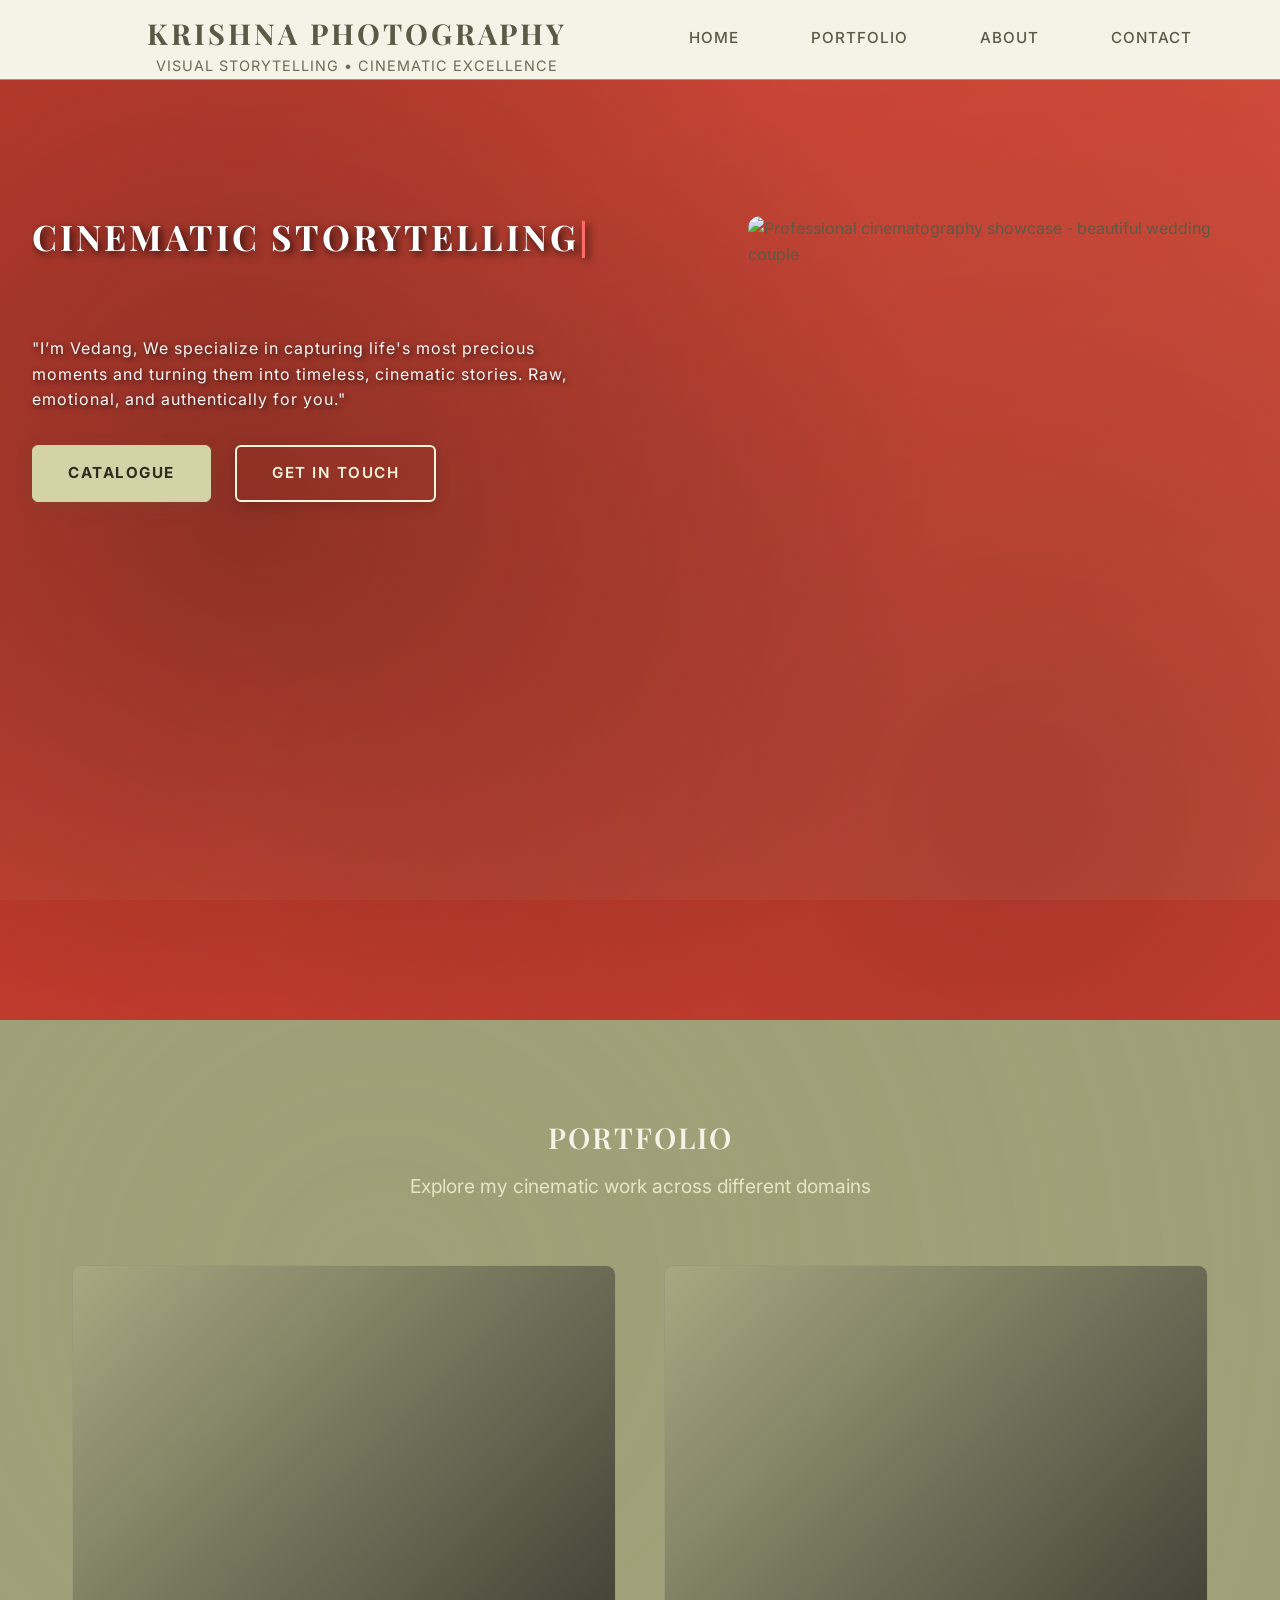
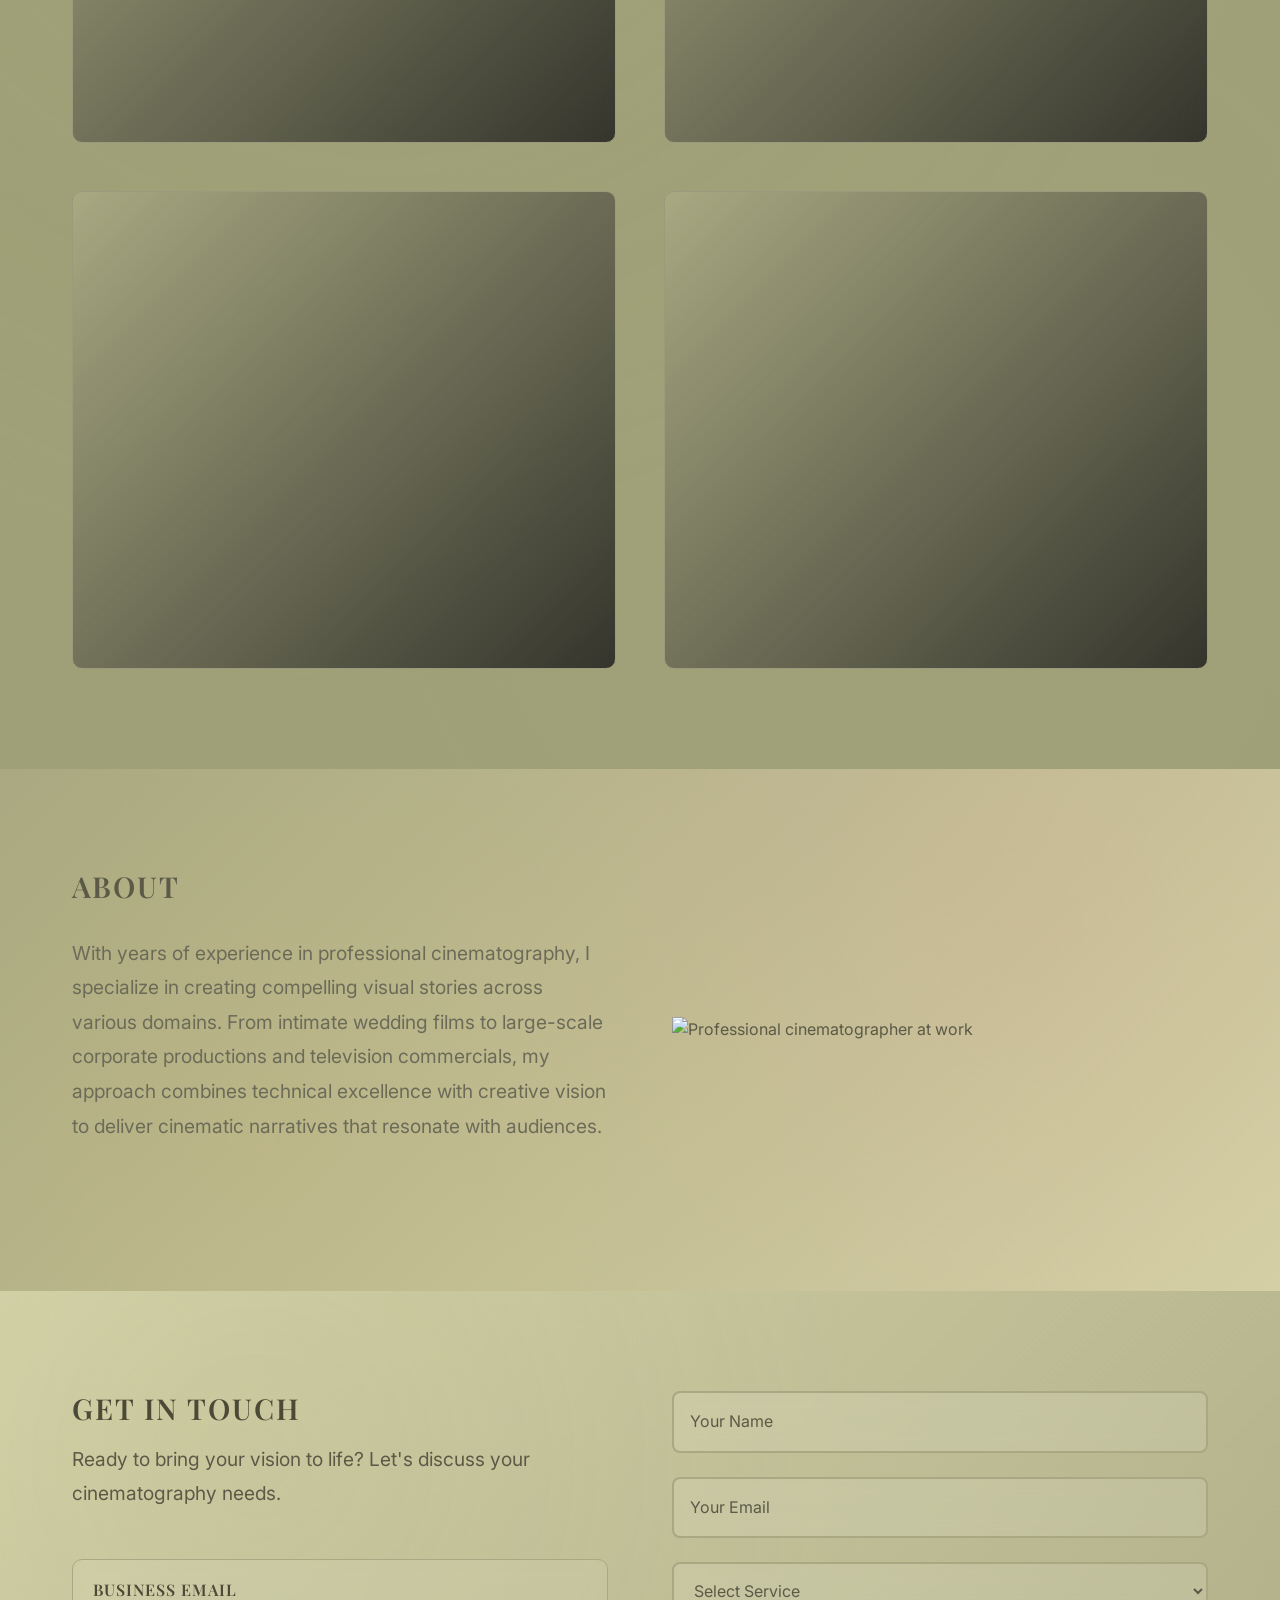
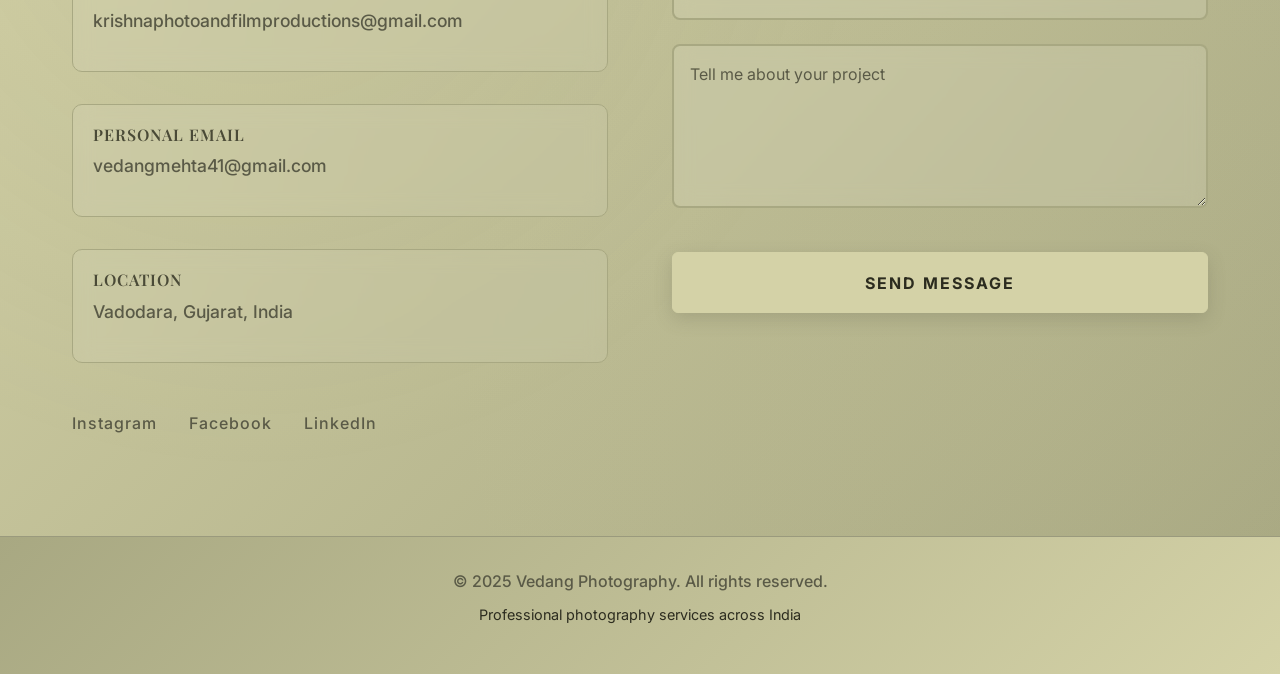
==== index.html @ 53010e41 "fixed certain bugs" ====
<!DOCTYPE html>
<html lang="en">
<head>
    <meta charset="UTF-8">
    <meta name="viewport" content="width=device-width, initial-scale=1.0, maximum-scale=1.0, user-scalable=no">
    <meta name="format-detection" content="telephone=no">
    <meta name="theme-color" content="#d4d2a7">
    <title>KRISHNA PHOTOGRAPHY</title>
    <meta name="description" content="Professional cinematography services for weddings, eve            // Load carousel first (most important)
            loadScript('js/carousel-modern.js')
                .then(() => loadScript('js/contact.js'))
                .then(() => loadScript('js/main-no-gsap.js')) corporate, concerts, products, food, and advertisements for social media and television.">
    
    <!-- Favicon -->
        
    <!-- Favicon -->
    <link rel="icon" type="image/svg+xml" href="data:image/svg+xml,%3csvg xmlns='http://www.w3.org/2000/svg' width='32' height='32' viewBox='0 0 32 32'%3e%3crect width='32' height='32' fill='%232c3e50'/%3e%3ctext x='16' y='20' font-family='Arial, sans-serif' font-size='18' font-weight='bold' text-anchor='middle' fill='%23ecf0f1'%3eV%3c/text%3e%3c/svg%3e">
    
    <!-- DNS Prefetch and Preconnect for External Resources -->
    <link rel="dns-prefetch" href="//cdn.jsdelivr.net">
    <link rel="dns-prefetch" href="//cdnjs.cloudflare.com">
    <link rel="dns-prefetch" href="//fonts.googleapis.com">
    <link rel="dns-prefetch" href="//fonts.gstatic.com">
    <link rel="preconnect" href="https://fonts.googleapis.com">
    <link rel="preconnect" href="https://fonts.gstatic.com" crossorigin>
    <link rel="preconnect" href="https://cdn.jsdelivr.net">
    <link rel="preconnect" href="https://cdnjs.cloudflare.com">
    
    <!-- Critical Resource Preloading -->
    <link rel="preload" href="./images/weddings/KPS-34.webp" as="image">
    <link rel="preload" href="./images/weddings/KPS-29.webp" as="image">
    <link rel="preload" href="./images/weddings/KPS-33.webp" as="image">
    <link rel="preload" href="./images/weddings/KPS-42.webp" as="image">
    <link rel="preload" href="./images/weddings/KPS-67.webp" as="image">
    <link rel="preload" href="./images/weddings/KPS-45.webp" as="image">
    <link rel="preload" href="./images/events/P1022542.jpg" as="image">
    <link rel="preload" href="./images/events/P1022496.jpg" as="image">
    <link rel="preload" href="./images/events/P1160786-1.jpg" as="image">
    <link rel="preload" href="./images/events/P1160829.jpg" as="image">
    <link rel="preload" href="./images/events/P1160770.jpg" as="image">
    <link rel="preload" href="./images/events/P1160793.jpg" as="image">
    <link rel="preload" href="./images/concerts/P1110229.jpg" as="image">
    <link rel="preload" href="./images/concerts/P1110247.jpg" as="image">
    <link rel="preload" href="./images/concerts/P1120087.jpg" as="image">
    <link rel="preload" href="./images/concerts/1744036484455.jpg" as="image">
    <link rel="preload" href="./images/concerts/1744036484475.jpg" as="image">
    <link rel="preload" href="./images/concerts/P1120654.jpg" as="image">
    <link rel="preload" href="./images/food/Paneer Final 1.jpg" as="image">
    <link rel="preload" href="./images/food/SAVE_20240629_110258.jpg" as="image">
    <link rel="preload" href="./images/food/SAVE_20240629_110335.jpg" as="image">
    <link rel="preload" href="./images/food/SAVE_20240629_110449.jpg" as="image">
    <link rel="preload" href="./images/food/SAVE_20240630_170253.jpg" as="image">
    <link rel="preload" href="./images/food/SAVE_20240703_210458.jpg" as="image">
    <link rel="preload" href="css/critical-optimized.css" as="style" fetchpriority="high">
    <link rel="preload" href="https://fonts.googleapis.com/css2?family=Inter:wght@300;400;500;600;700&family=Playfair+Display:wght@400;500;600;700&display=swap" as="style">
    
    <!-- Bootstrap CSS -->
    <link href="https://cdn.jsdelivr.net/npm/bootstrap@5.3.3/dist/css/bootstrap.min.css" rel="stylesheet" integrity="sha384-QWTKZyjpPEjISv5WaRU9OFeRpok6YctnYmDr5pNlyT2bRjXh0JMhjY6hW+ALEwIH" crossorigin="anonymous">
    
    <!-- Critical CSS - Inline for performance -->
    <link rel="stylesheet" href="css/critical-optimized.css">
    
    <!-- Non-critical CSS with media queries for better loading -->
    <link rel="stylesheet" href="css/style.css" media="print" onload="this.media='all'">
    <link rel="stylesheet" href="css/no-cursor.css" media="print" onload="this.media='all'">
    <link rel="stylesheet" href="css/performance.css" media="print" onload="this.media='all'">
    <link rel="stylesheet" href="css/mobile-performance.css" media="(max-width: 768px)">
    <link rel="stylesheet" href="css/image-optimization.css" media="print" onload="this.media='all'">
    
    <!-- Bootstrap Carousel Customization - Load AFTER other styles -->
    <link rel="stylesheet" href="css/bootstrap-carousel-custom.css">
    
    <!-- Web Fonts with optimized loading -->
    <link href="https://fonts.googleapis.com/css2?family=Inter:wght@300;400;500;600;700&family=Playfair+Display:wght@400;500;600;700&display=swap" rel="stylesheet" media="print" onload="this.media='all'">
    
    <!-- Critical JavaScript -->
    <script>
        // Inline critical performance script
        (function() {
            // Early performance optimizations
            if ('serviceWorker' in navigator) {
                window.addEventListener('load', function() {
                    navigator.serviceWorker.register('/sw-optimized.js').catch(function() {});
                });
            }
            
            // Critical font loading
            if ('fonts' in document) {
                document.fonts.load('1em Inter').then(function() {
                    document.documentElement.classList.add('fonts-loaded');
                });
            }
            
            // Viewport height fix for mobile
            function setVH() {
                document.documentElement.style.setProperty('--vh', (window.innerHeight * 0.01) + 'px');
            }
            setVH();
            window.addEventListener('resize', setVH);
        })();
    </script>

            <!-- Performance: ensure images default to lazy loading if not specified -->
            <script>
                (function(){
                    if ('loading' in HTMLImageElement.prototype) {
                        document.addEventListener('DOMContentLoaded', function(){
                            document.querySelectorAll('img:not([loading])').forEach(img => img.setAttribute('loading','lazy'));
                        });
                    } else {
                        // Fallback: load a lightweight lazyload lib only when needed (skipped to keep bundle small)
                    }
                    // Preconnect to local images (helps LCP for self-hosted images)
                    var link = document.createElement('link');
                    link.rel = 'preconnect';
                    link.href = window.location.origin;
                    document.head.appendChild(link);
                })();
            </script>
    
</head>
<body>
    <div class="page-wrapper">
        <!-- Header Navigation -->
        <header class="header">
            <nav class="nav">
                <div class="nav-brand">
                    <h1 class="brand-title">KRISHNA PHOTOGRAPHY</h1>
                    <p class="brand-subtitle">VISUAL STORYTELLING • CINEMATIC EXCELLENCE</p>
                </div>
                <button class="menu-toggle" aria-label="Toggle menu">
                    <span></span>
                    <span></span>
                    <span></span>
                </button>
                <ul class="nav-menu">
                    <li><a href="#home" class="nav-link">Home</a></li>
                    <li><a href="#portfolio" class="nav-link">Portfolio</a></li>
                    <li><a href="#about" class="nav-link">About</a></li>
                    <li><a href="#contact" class="nav-link">Contact</a></li>
                </ul>
            </nav>
        </header>

        <!-- Hero Section -->
        <section id="home" class="hero">
            <div class="hero-container">
                <div class="hero-content">
                    <h2 class="hero-title" id="heroTitle">CINEMATIC STORYTELLING</h2>
                    <p class="hero-subtitle">"I’m Vedang, We specialize in capturing life's most precious moments and turning them into timeless, cinematic stories. Raw, emotional, and authentically for you."</p>
                    <div class="hero-cta">
                        <a href="#portfolio" class="btn btn-primary">Catalogue</a>
                        <a href="#contact" class="btn btn-secondary">Get In Touch</a>
                    </div>
                </div>
                <div class="hero-image">
                    <img src="./images/weddings/KPS-12.jpg" alt="Professional cinematography showcase - beautiful wedding couple" loading="eager" decoding="async">
                </div>
            </div>
        </section>

        <!-- Portfolio Grid -->
        <section id="portfolio" class="portfolio">
            <div class="container">
                <div class="section-header">
                    <h2 class="section-title">PORTFOLIO</h2>
                    <p class="section-subtitle">Explore my cinematic work across different domains</p>
                </div>
                
                <!-- Filter buttons will be dynamically inserted here by JavaScript -->
                
                <div class="portfolio-grid">
                    <div class="portfolio-item performance-critical" data-category="weddings">
                        <div id="weddingsCarousel" class="carousel slide" data-bs-pause="hover">
                            <div class="carousel-indicators">
                                <button type="button" data-bs-target="#weddingsCarousel" data-bs-slide-to="0" class="active" aria-current="true" aria-label="Slide 1"></button>
                                <button type="button" data-bs-target="#weddingsCarousel" data-bs-slide-to="1" aria-label="Slide 2"></button>
                                <button type="button" data-bs-target="#weddingsCarousel" data-bs-slide-to="2" aria-label="Slide 3"></button>
                                <button type="button" data-bs-target="#weddingsCarousel" data-bs-slide-to="3" aria-label="Slide 4"></button>
                                <button type="button" data-bs-target="#weddingsCarousel" data-bs-slide-to="4" aria-label="Slide 5"></button>
                                <button type="button" data-bs-target="#weddingsCarousel" data-bs-slide-to="5" aria-label="Slide 6"></button>
                            </div>
                            <div class="carousel-inner">
                                <div class="carousel-item active">
                                    <img src="./images/weddings/KPS-34.jpg" class="d-block w-100" alt="Beautiful Indian wedding couple during ceremony with flower petals" loading="eager" decoding="async">
                                </div>
                                <div class="carousel-item">
                                    <img src="./images/weddings/KPS-68.jpg" class="d-block w-100" alt="Wedding ceremony moments" loading="lazy" decoding="async">
                                </div>
                                <div class="carousel-item">
                                    <img src="./images/weddings/KPS-64.jpg" class="d-block w-100" alt="Wedding photography highlights" loading="lazy" decoding="async">
                                </div>
                                <div class="carousel-item">
                                    <img src="./images/weddings/KPS-17.jpg" class="d-block w-100" alt="Wedding couple portraits" loading="lazy" decoding="async">
                                </div>
                                <div class="carousel-item">
                                    <img src="./images/weddings/KPS-56.jpg" class="d-block w-100" alt="Wedding celebration moments" loading="lazy" decoding="async">
                                </div>
                                <div class="carousel-item">
                                    <img src="./images/weddings/KPS-45.jpg" class="d-block w-100" alt="Wedding cinematography showcase" loading="lazy" decoding="async">
                                </div>
                            </div>
                            <button class="carousel-control-prev" type="button" data-bs-target="#weddingsCarousel" data-bs-slide="prev">
                                <span class="carousel-control-prev-icon" aria-hidden="true"></span>
                                <span class="visually-hidden">Previous</span>
                            </button>
                            <button class="carousel-control-next" type="button" data-bs-target="#weddingsCarousel" data-bs-slide="next">
                                <span class="carousel-control-next-icon" aria-hidden="true"></span>
                                <span class="visually-hidden">Next</span>
                            </button>
                        </div>
                        <div class="portfolio-content">
                            <h3 class="portfolio-title">WEDDINGS</h3>
                            <p class="portfolio-description">Cinematic wedding films that tell your love story</p>
                            <a href="pages/weddings.html" class="portfolio-link">View Films →</a>
                        </div>
                    </div>

                    <div class="portfolio-item performance-critical" data-category="events">
                        <div id="eventsCarousel" class="carousel slide" data-bs-pause="hover">
                            <div class="carousel-indicators">
                                <button type="button" data-bs-target="#eventsCarousel" data-bs-slide-to="0" class="active" aria-current="true" aria-label="Slide 1"></button>
                                <button type="button" data-bs-target="#eventsCarousel" data-bs-slide-to="1" aria-label="Slide 2"></button>
                                <button type="button" data-bs-target="#eventsCarousel" data-bs-slide-to="2" aria-label="Slide 3"></button>
                                <button type="button" data-bs-target="#eventsCarousel" data-bs-slide-to="3" aria-label="Slide 4"></button>
                                <button type="button" data-bs-target="#eventsCarousel" data-bs-slide-to="4" aria-label="Slide 5"></button>
                                <button type="button" data-bs-target="#eventsCarousel" data-bs-slide-to="5" aria-label="Slide 6"></button>
                            </div>
                            <div class="carousel-inner">
                                <div class="carousel-item active">
                                    <img src="./images/events/P1022542.jpg" class="d-block w-100" alt="Professional event staging and presentation" loading="eager" decoding="async">
                                </div>
                                <div class="carousel-item">
                                    <img src="./images/events/P1022496.jpg" class="d-block w-100" alt="Event photography highlights" loading="lazy" decoding="async">
                                </div>
                                <div class="carousel-item">
                                    <img src="./images/events/P1160786-1.jpg" class="d-block w-100" alt="Corporate event coverage" loading="lazy" decoding="async">
                                </div>
                                <div class="carousel-item">
                                    <img src="./images/events/P1160829.jpg" class="d-block w-100" alt="Live event cinematography" loading="lazy" decoding="async">
                                </div>
                                <div class="carousel-item">
                                    <img src="./images/events/P1160770.jpg" class="d-block w-100" alt="Professional event moments" loading="lazy" decoding="async">
                                </div>
                                <div class="carousel-item">
                                    <img src="./images/events/P1160793.jpg" class="d-block w-100" alt="Event documentation excellence" loading="lazy" decoding="async">
                                </div>
                            </div>
                            <button class="carousel-control-prev" type="button" data-bs-target="#eventsCarousel" data-bs-slide="prev">
                                <span class="carousel-control-prev-icon" aria-hidden="true"></span>
                                <span class="visually-hidden">Previous</span>
                            </button>
                            <button class="carousel-control-next" type="button" data-bs-target="#eventsCarousel" data-bs-slide="next">
                                <span class="carousel-control-next-icon" aria-hidden="true"></span>
                                <span class="visually-hidden">Next</span>
                            </button>
                        </div>
                        <div class="portfolio-content">
                            <h3 class="portfolio-title">EVENTS</h3>
                            <p class="portfolio-description">Dynamic event videography and live coverage</p>
                            <a href="pages/events.html" class="portfolio-link">View Films →</a>
                        </div>
                    </div>

                    <div class="portfolio-item performance-critical" data-category="concerts">
                        <div id="concertsCarousel" class="carousel slide" data-bs-pause="hover">
                            <div class="carousel-indicators">
                                <button type="button" data-bs-target="#concertsCarousel" data-bs-slide-to="0" class="active" aria-current="true" aria-label="Slide 1"></button>
                                <button type="button" data-bs-target="#concertsCarousel" data-bs-slide-to="1" aria-label="Slide 2"></button>
                                <button type="button" data-bs-target="#concertsCarousel" data-bs-slide-to="2" aria-label="Slide 3"></button>
                                <button type="button" data-bs-target="#concertsCarousel" data-bs-slide-to="3" aria-label="Slide 4"></button>
                                <button type="button" data-bs-target="#concertsCarousel" data-bs-slide-to="4" aria-label="Slide 5"></button>
                                <button type="button" data-bs-target="#concertsCarousel" data-bs-slide-to="5" aria-label="Slide 6"></button>
                            </div>
                            <div class="carousel-inner">
                                <div class="carousel-item active">
                                    <img src="./images/concerts/P1110229.jpg" class="d-block w-100" alt="Live concert performance with dramatic stage lighting" loading="eager" decoding="async">
                                </div>
                                <div class="carousel-item">
                                    <img src="./images/concerts/P1110247.jpg" class="d-block w-100" alt="Concert stage performance" loading="lazy" decoding="async">
                                </div>
                                <div class="carousel-item">
                                    <img src="./images/concerts/P1120087.jpg" class="d-block w-100" alt="Musical performance cinematography" loading="lazy" decoding="async">
                                </div>
                                <div class="carousel-item">
                                    <img src="./images/concerts/1744036484455.jpg" class="d-block w-100" alt="Live music event coverage" loading="lazy" decoding="async">
                                </div>
                                <div class="carousel-item">
                                    <img src="./images/concerts/1744036484475.jpg" class="d-block w-100" alt="Concert lighting and atmosphere" loading="lazy" decoding="async">
                                </div>
                                <div class="carousel-item">
                                    <img src="./images/concerts/P1120654.jpg" class="d-block w-100" alt="Professional concert photography" loading="lazy" decoding="async">
                                </div>
                            </div>
                            <button class="carousel-control-prev" type="button" data-bs-target="#concertsCarousel" data-bs-slide="prev">
                                <span class="carousel-control-prev-icon" aria-hidden="true"></span>
                                <span class="visually-hidden">Previous</span>
                            </button>
                            <button class="carousel-control-next" type="button" data-bs-target="#concertsCarousel" data-bs-slide="next">
                                <span class="carousel-control-next-icon" aria-hidden="true"></span>
                                <span class="visually-hidden">Next</span>
                            </button>
                        </div>
                        <div class="portfolio-content">
                            <h3 class="portfolio-title">CONCERTS</h3>
                            <p class="portfolio-description">Live music and performance cinematography</p>
                            <a href="pages/concerts.html" class="portfolio-link">View Films →</a>
                        </div>
                    </div>

                    <div class="portfolio-item performance-critical" data-category="food">
                        <div id="foodCarousel" class="carousel slide" data-bs-pause="hover">
                            <div class="carousel-indicators">
                                <button type="button" data-bs-target="#foodCarousel" data-bs-slide-to="0" class="active" aria-current="true" aria-label="Slide 1"></button>
                                <button type="button" data-bs-target="#foodCarousel" data-bs-slide-to="1" aria-label="Slide 2"></button>
                                <button type="button" data-bs-target="#foodCarousel" data-bs-slide-to="2" aria-label="Slide 3"></button>
                                <button type="button" data-bs-target="#foodCarousel" data-bs-slide-to="3" aria-label="Slide 4"></button>
                                <button type="button" data-bs-target="#foodCarousel" data-bs-slide-to="4" aria-label="Slide 5"></button>
                                <button type="button" data-bs-target="#foodCarousel" data-bs-slide-to="5" aria-label="Slide 6"></button>
                            </div>
                            <div class="carousel-inner">
                                <div class="carousel-item active">
                                    <img src="./images/food/Paneer Final 1.jpg" class="d-block w-100" alt="Delicious paneer dish with rich garnishing" loading="eager" decoding="async">
                                </div>
                                <div class="carousel-item">
                                    <img src="./images/food/SAVE_20240629_110258.jpg" class="d-block w-100" alt="Food photography excellence" loading="lazy" decoding="async">
                                </div>
                                <div class="carousel-item">
                                    <img src="./images/food/SAVE_20240629_110335.jpg" class="d-block w-100" alt="Culinary art photography" loading="lazy" decoding="async">
                                </div>
                                <div class="carousel-item">
                                    <img src="./images/food/SAVE_20240629_110449.jpg" class="d-block w-100" alt="Professional food styling" loading="lazy" decoding="async">
                                </div>
                                <div class="carousel-item">
                                    <img src="./images/food/SAVE_20240630_170253.jpg" class="d-block w-100" alt="Gourmet food presentation" loading="lazy" decoding="async">
                                </div>
                                <div class="carousel-item">
                                    <img src="./images/food/SAVE_20240703_210458.jpg" class="d-block w-100" alt="Food cinematography showcase" loading="lazy" decoding="async">
                                </div>
                            </div>
                            <button class="carousel-control-prev" type="button" data-bs-target="#foodCarousel" data-bs-slide="prev">
                                <span class="carousel-control-prev-icon" aria-hidden="true"></span>
                                <span class="visually-hidden">Previous</span>
                            </button>
                            <button class="carousel-control-next" type="button" data-bs-target="#foodCarousel" data-bs-slide="next">
                                <span class="carousel-control-next-icon" aria-hidden="true"></span>
                                <span class="visually-hidden">Next</span>
                            </button>
                        </div>
                        <div class="portfolio-content">
                            <h3 class="portfolio-title">FOOD</h3>
                            <p class="portfolio-description">Culinary cinematography and restaurant films</p>
                            <a href="pages/food.html" class="portfolio-link">View Films →</a>
                        </div>
                    </div>
                </div>
            </div>
        </section>

        <!-- About Section -->
        <section id="about" class="about">
            <div class="container">
                <div class="about-content">
                    <div class="about-text">
                        <h2 class="section-title">ABOUT</h2>
                        <p class="about-description">
                            With years of experience in professional cinematography, I specialize in creating 
                            compelling visual stories across various domains. From intimate wedding films to large-scale 
                            corporate productions and television commercials, my approach combines technical excellence 
                            with creative vision to deliver cinematic narratives that resonate with audiences.
                        </p>    
                    </div>
                    <div class="about-image">
                        <img src="./images/weddings/KPS-67.jpg" alt="Professional cinematographer at work" loading="lazy" decoding="async">
                    </div>
                </div>
            </div>
        </section>

        <!-- Contact Section -->
        <section id="contact" class="contact">
            <div class="container">
                <div class="contact-content">
                    <div class="contact-info">
                        <h2 class="section-title">GET IN TOUCH</h2>
                        <p class="contact-description">
                            Ready to bring your vision to life? Let's discuss your cinematography needs.
                        </p>
                        <div class="contact-details">
                            <div class="contact-item">
                                <h3>Business Email</h3>
                                <p>krishnaphotoandfilmproductions@gmail.com</p>
                            </div>
                            <div class="contact-item">
                                <h3>Personal Email</h3>
                                <p>vedangmehta41@gmail.com</p>
                            </div>
                            <div class="contact-item">
                                <h3>Location</h3>
                                <p>Vadodara, Gujarat, India</p>
                            </div>
                        </div>
                        <div class="social-links">
                            <a href="https://www.instagram.com/vedang_bbx?igsh=MTgzZ3EwdGtpbzIz" target="_blank" class="social-link">Instagram</a>
                            <a href="https://www.facebook.com/share/1E7jkiGJbV/" target="_blank" class="social-link">Facebook</a>
                            <a href="https://www.linkedin.com/in/vedang-mehta-94881029b?utm_source=share&utm_campaign=share_via&utm_content=profile&utm_medium=android_app" class="social-link">LinkedIn</a>
                        </div>
                    </div> 
                    <div class="contact-form">
                        <form class="form" id="contactForm">
                            <div class="form-group">
                                <input type="text" id="name" name="name" placeholder="Your Name" required>
                                <div class="error-message" id="nameError"></div>
                            </div>
                            <div class="form-group">
                                <input type="email" id="email" name="email" placeholder="Your Email" required>
                                <div class="error-message" id="emailError"></div>
                            </div>
                            <div class="form-group">
                                <select id="service" name="service" required>
                                    <option value="">Select Service</option>
                                    <option value="weddings">Wedding Cinematography</option>
                                    <option value="events">Event Cinematography</option>
                                    <option value="concerts">Concert Cinematography</option>
                                    <option value="food">Food Photography</option>
                                </select>
                                <div class="error-message" id="serviceError"></div>
                            </div>
                            <div class="form-group">
                                <textarea id="message" name="message" placeholder="Tell me about your project" rows="5" required></textarea>
                                <div class="error-message" id="messageError"></div>
                            </div>
                            <button type="submit" class="btn btn-primary" id="submitBtn">
                                <span id="submitText">Send Message</span>
                                <span id="submitLoader" class="loader" style="display: none;">Sending...</span>
                            </button>
                            <div class="form-status" id="formStatus"></div>
                        </form>
                    </div>
                </div>
            </div>
        </section>
        

        <!-- Footer -->
        <footer class="footer">
            <div class="container">
                <p class="footer-text">© 2025 Vedang Photography. All rights reserved.</p>
                <p class="footer-subtext">Professional photography services across India</p>
            </div>
        </footer>
    </div>

    <!-- Optimized JavaScript Loading -->
    <script>
        // Load scripts in proper order to avoid conflicts
        document.addEventListener('DOMContentLoaded', function() {
            console.log('🚀 Loading scripts without GSAP...');
            
            function loadScript(src) {
                return new Promise((resolve, reject) => {
                    const script = document.createElement('script');
                    script.src = src;
                    script.onload = () => {
                        console.log(`✅ Loaded: ${src}`);
                        resolve();
                    };
                    script.onerror = () => {
                        console.log(`⚠️ Failed to load: ${src}`);
                        reject();
                    };
                    document.head.appendChild(script);
                });
            }
            
            // Load Bootstrap JS first, then other scripts
            loadScript('https://cdn.jsdelivr.net/npm/bootstrap@5.3.3/dist/js/bootstrap.bundle.min.js')
                .then(() => loadScript('js/contact.js'))
                .then(() => loadScript('js/main-no-gsap.js'))
                .then(() => {
                    // Load optional scripts
                    return Promise.allSettled([
                        loadScript('js/performance-advanced.js')
                    ]);
                })
                .then(() => {
                    console.log('✅ All scripts loaded successfully (Bootstrap + no GSAP)');
                })
                .catch(error => {
                    console.error('❌ Script loading error:', error);
                });
        });
    </script>
    
    <!-- Service Worker Registration -->
    <script>
        // Register Enhanced Service Worker for advanced caching
        if ('serviceWorker' in navigator) {
            window.addEventListener('load', () => {
                navigator.serviceWorker.register('/sw-optimized.js')
                    .then((registration) => {
                        console.log('Enhanced Service Worker registered successfully');
                        
                        // Check for updates
                        registration.addEventListener('updatefound', () => {
                            console.log('Service Worker update found');
                        });
                    })
                    .catch((error) => {
                        console.log('Service Worker registration failed:', error);
                        
                        // Fallback to basic service worker
                        navigator.serviceWorker.register('/sw.js')
                            .catch(() => console.log('Fallback Service Worker also failed'));
                    });
            });
        }
        
        // Performance monitoring and optimization
        window.addEventListener('load', () => {
            // Wait a bit for load event to complete
            setTimeout(() => {
                const navigationStart = performance.timing.navigationStart;
                const loadEventEnd = performance.timing.loadEventEnd || performance.now() + navigationStart;
                const loadTime = loadEventEnd - navigationStart;
                
                if (loadTime > 0 && loadTime < 60000) { // Valid range: 0-60 seconds
                    console.log(`Page load time: ${loadTime}ms`);
                    
                    // Performance optimization based on load time
                    if (loadTime > 3000) {
                        document.documentElement.classList.add('slow-connection');
                    }
                } else {
                    console.log(`Page loaded (timing unavailable)`);
                }
            }, 100);
            
            // Check for Largest Contentful Paint
            if ('PerformanceObserver' in window) {
                const observer = new PerformanceObserver((list) => {
                    for (const entry of list.getEntries()) {
                        if (entry.entryType === 'largest-contentful-paint') {
                            console.log(`LCP: ${entry.startTime}ms`);
                            
                            // Optimize based on LCP
                            if (entry.startTime > 2500) {
                                // Slow LCP - enable aggressive optimizations
                                document.documentElement.classList.add('optimize-aggressive');
                            }
                        }
                    }
                });
                observer.observe({entryTypes: ['largest-contentful-paint']});
            }
        });
    </script>
</body>
</html>
---- css/critical-optimized.css ----
/* Critical Above-the-Fold CSS for Immediate Rendering */

/* Reset and Base Styles */
* {
    margin: 0;
    padding: 0;
    box-sizing: border-box;
}

body {
    font-family: 'Inter', -apple-system, BlinkMacSystemFont, 'Segoe UI', Roboto, sans-serif;
    line-height: 1.6;
    color: #333;
    background: #0a0a0a;
    overflow-x: hidden;
    -webkit-font-smoothing: antialiased;
    -moz-osx-font-smoothing: grayscale;
}

/* Header - Critical for Layout Shift Prevention */
.header {
    position: fixed;
    top: 0;
    left: 0;
    right: 0;
    z-index: 1000;
    background: rgba(10, 10, 10, 0.95);
    backdrop-filter: blur(10px);
    height: 80px;
    will-change: transform;
}

.nav {
    display: flex;
    justify-content: space-between;
    align-items: center;
    padding: 0 2rem;
    height: 100%;
    max-width: 1400px;
    margin: 0 auto;
}

.nav-brand {
    flex: 1;
}

.brand-title {
    font-size: 1.5rem;
    font-weight: 700;
    color: #d4d2a7;
    letter-spacing: 2px;
    margin: 0;
}

.brand-subtitle {
    font-size: 0.75rem;
    color: #888;
    margin: 0;
    letter-spacing: 1px;
}

/* Hero Section - Critical for First Paint */
.hero {
    min-height: 100vh;
    background: linear-gradient(135deg, #0a0a0a 0%, #1a1a1a 100%);
    display: flex;
    align-items: center;
    position: relative;
    overflow: hidden;
}

.hero-container {
    max-width: 1400px;
    margin: 0 auto;
    padding: 0 2rem;
    display: grid;
    grid-template-columns: 1fr 1fr;
    gap: 4rem;
    align-items: center;
    width: 100%;
    min-height: calc(100vh - 80px);
}

.hero-content {
    z-index: 2;
}

.hero-title {
    font-size: 4.5rem;
    font-weight: 700;
    letter-spacing: 3px;
    margin-bottom: 1rem;
    color: #ffffff;
    line-height: 1.2;
    text-shadow: 3px 3px 8px rgba(0, 0, 0, 0.8);
    text-align: left;
    will-change: contents;
}

.hero-cta {
    display: flex;
    gap: 1.5rem;
    margin-top: 2rem;
}

.btn {
    display: inline-flex;
    align-items: center;
    justify-content: center;
    padding: 0.95rem 2.2rem;
    text-decoration: none;
    border-radius: 6px;
    font-weight: 600;
    text-transform: uppercase;
    letter-spacing: 1.5px;
    transition: transform 0.35s cubic-bezier(0.2, 0.8, 0.2, 1),
                box-shadow 0.35s cubic-bezier(0.2, 0.8, 0.2, 1),
                background-color 0.35s ease,
                border-color 0.35s ease,
                color 0.35s ease;
    cursor: pointer;
    border: 1.5px solid transparent;
    font-size: 0.95rem;
    position: relative;
    overflow: hidden;
}

.btn-primary {
    background: #d4d2a7;
    color: #2c2c1f;
    border-color: #d4d2a7;
    box-shadow: 0 4px 15px rgba(90, 90, 71, 0.25);
    font-weight: 700;
}

.btn-primary:hover {
    background: #e6e4be;
    border-color: #e6e4be;
    color: #1a1a12;
    transform: translateY(-3px) scale(1.02);
    box-shadow: 0 10px 25px rgba(90, 90, 71, 0.35), 0 0 20px rgba(212, 210, 167, 0.4);
}

.btn-secondary {
    background: transparent;
    color: #f5f5dc;
    border: 2px solid #f5f5dc;
    box-shadow: 0 4px 15px rgba(0, 0, 0, 0.15);
}

.btn-secondary:hover {
    background-color: #f5f5dc;
    color: #3a3a2d;
    border-color: #f5f5dc;
    transform: translateY(-3px) scale(1.02);
    box-shadow: 0 10px 25px rgba(245, 245, 220, 0.4), 0 0 20px rgba(245, 245, 220, 0.3);
}

.hero-image {
    position: relative;
    height: 600px;
    border-radius: 10px;
    overflow: hidden;
    will-change: transform;
}

.hero-image img {
    width: 100%;
    height: 100%;
    object-fit: cover;
    object-position: center;
}

/* Mobile Optimization */
@media (max-width: 768px) {
    .nav {
        padding: 0 1rem;
    }
    
    .brand-title {
        font-size: 1.2rem;
    }
    
    .hero-container {
        grid-template-columns: 1fr;
        gap: 2rem;
        padding: 0 1rem;
        text-align: center;
    }
    
    .hero-title {
        font-size: 2.5rem;
        text-align: center;
    }
    
    .hero-cta {
        justify-content: center;
        flex-direction: column;
        align-items: center;
        gap: 1rem;
    }
    
    .btn {
        width: 100%;
        max-width: 250px;
    }
    
    .hero-image {
        height: 400px;
        order: -1;
    }
}

/* Prevent Layout Shift */
.portfolio {
    padding: 80px 0;
}

.container {
    max-width: 1400px;
    margin: 0 auto;
    padding: 0 2rem;
}

/* Loading States */
.loading {
    opacity: 0;
    transform: translateY(20px);
}

.loaded {
    opacity: 1;
    transform: translateY(0);
    transition: all 0.6s ease;
}
---- css/critical-optimized.css ----
/* Critical Above-the-Fold CSS for Immediate Rendering */

/* Reset and Base Styles */
* {
    margin: 0;
    padding: 0;
    box-sizing: border-box;
}

body {
    font-family: 'Inter', -apple-system, BlinkMacSystemFont, 'Segoe UI', Roboto, sans-serif;
    line-height: 1.6;
    color: #333;
    background: #0a0a0a;
    overflow-x: hidden;
    -webkit-font-smoothing: antialiased;
    -moz-osx-font-smoothing: grayscale;
}

/* Header - Critical for Layout Shift Prevention */
.header {
    position: fixed;
    top: 0;
    left: 0;
    right: 0;
    z-index: 1000;
    background: rgba(10, 10, 10, 0.95);
    backdrop-filter: blur(10px);
    height: 80px;
    will-change: transform;
}

.nav {
    display: flex;
    justify-content: space-between;
    align-items: center;
    padding: 0 2rem;
    height: 100%;
    max-width: 1400px;
    margin: 0 auto;
}

.nav-brand {
    flex: 1;
}

.brand-title {
    font-size: 1.5rem;
    font-weight: 700;
    color: #d4d2a7;
    letter-spacing: 2px;
    margin: 0;
}

.brand-subtitle {
    font-size: 0.75rem;
    color: #888;
    margin: 0;
    letter-spacing: 1px;
}

/* Hero Section - Critical for First Paint */
.hero {
    min-height: 100vh;
    background: linear-gradient(135deg, #0a0a0a 0%, #1a1a1a 100%);
    display: flex;
    align-items: center;
    position: relative;
    overflow: hidden;
}

.hero-container {
    max-width: 1400px;
    margin: 0 auto;
    padding: 0 2rem;
    display: grid;
    grid-template-columns: 1fr 1fr;
    gap: 4rem;
    align-items: center;
    width: 100%;
    min-height: calc(100vh - 80px);
}

.hero-content {
    z-index: 2;
}

.hero-title {
    font-size: 4.5rem;
    font-weight: 700;
    letter-spacing: 3px;
    margin-bottom: 1rem;
    color: #ffffff;
    line-height: 1.2;
    text-shadow: 3px 3px 8px rgba(0, 0, 0, 0.8);
    text-align: left;
    will-change: contents;
}

.hero-cta {
    display: flex;
    gap: 1.5rem;
    margin-top: 2rem;
}

.btn {
    display: inline-flex;
    align-items: center;
    justify-content: center;
    padding: 0.95rem 2.2rem;
    text-decoration: none;
    border-radius: 6px;
    font-weight: 600;
    text-transform: uppercase;
    letter-spacing: 1.5px;
    transition: transform 0.35s cubic-bezier(0.2, 0.8, 0.2, 1),
                box-shadow 0.35s cubic-bezier(0.2, 0.8, 0.2, 1),
                background-color 0.35s ease,
                border-color 0.35s ease,
                color 0.35s ease;
    cursor: pointer;
    border: 1.5px solid transparent;
    font-size: 0.95rem;
    position: relative;
    overflow: hidden;
}

.btn-primary {
    background: #d4d2a7;
    color: #2c2c1f;
    border-color: #d4d2a7;
    box-shadow: 0 4px 15px rgba(90, 90, 71, 0.25);
    font-weight: 700;
}

.btn-primary:hover {
    background: #e6e4be;
    border-color: #e6e4be;
    color: #1a1a12;
    transform: translateY(-3px) scale(1.02);
    box-shadow: 0 10px 25px rgba(90, 90, 71, 0.35), 0 0 20px rgba(212, 210, 167, 0.4);
}

.btn-secondary {
    background: transparent;
    color: #f5f5dc;
    border: 2px solid #f5f5dc;
    box-shadow: 0 4px 15px rgba(0, 0, 0, 0.15);
}

.btn-secondary:hover {
    background-color: #f5f5dc;
    color: #3a3a2d;
    border-color: #f5f5dc;
    transform: translateY(-3px) scale(1.02);
    box-shadow: 0 10px 25px rgba(245, 245, 220, 0.4), 0 0 20px rgba(245, 245, 220, 0.3);
}

.hero-image {
    position: relative;
    height: 600px;
    border-radius: 10px;
    overflow: hidden;
    will-change: transform;
}

.hero-image img {
    width: 100%;
    height: 100%;
    object-fit: cover;
    object-position: center;
}

/* Mobile Optimization */
@media (max-width: 768px) {
    .nav {
        padding: 0 1rem;
    }
    
    .brand-title {
        font-size: 1.2rem;
    }
    
    .hero-container {
        grid-template-columns: 1fr;
        gap: 2rem;
        padding: 0 1rem;
        text-align: center;
    }
    
    .hero-title {
        font-size: 2.5rem;
        text-align: center;
    }
    
    .hero-cta {
        justify-content: center;
        flex-direction: column;
        align-items: center;
        gap: 1rem;
    }
    
    .btn {
        width: 100%;
        max-width: 250px;
    }
    
    .hero-image {
        height: 400px;
        order: -1;
    }
}

/* Prevent Layout Shift */
.portfolio {
    padding: 80px 0;
}

.container {
    max-width: 1400px;
    margin: 0 auto;
    padding: 0 2rem;
}

/* Loading States */
.loading {
    opacity: 0;
    transform: translateY(20px);
}

.loaded {
    opacity: 1;
    transform: translateY(0);
    transition: all 0.6s ease;
}
---- css/style.css ----
/* Reset and Base Styles */
* {
    margin: 0;
    padding: 0;
    box-sizing: border-box;
}

/* Prevent cursor blinking anywhere */
*, *:before, *:after {
    caret-color: transparent;
}

/* Additional cursor prevention */
body, html {
    caret-color: transparent !important;
}

/* Prevent text cursor on all interactive elements */
input, textarea, [contenteditable], [contenteditable="true"] {
    caret-color: auto;
}

/* Override for non-input elements */
:not(input):not(textarea):not([contenteditable]):not([contenteditable="true"]) {
    caret-color: transparent !important;
}

/* GSAP Animation Support */
html {
    scroll-behavior: auto; /* Let GSAP handle smooth scrolling */
}

:root {
    --primary-color: #5a5a47;
    --secondary-color: #a8a882;
    --bg-dark: #f5f3e7;
    --bg-darker: #d4d2a7;
    --bg-light: #a8a882;
    --text-light: #5a5a47;
    --text-muted: #6b6b58;
    --text-dark: #2c2c1f;
    --accent-gold: #8b8b6e;
    --border-dark: #9a9a7d;
}

body {
    font-family: 'Inter', sans-serif;
    line-height: 1.6;
    color: var(--text-light);
    background-color: var(--bg-dark);
    overflow-x: hidden;
    /* Prevent scroll-triggered animations from causing layout shift */
    will-change: scroll-position;
}

/* Optimize elements for animations */
.hero-title,
.hero-subtitle,
.portfolio-item,
.section-title,
.section-subtitle,
.btn {
    will-change: transform, opacity;
}

.container {
    max-width: 1200px;
    margin: 0 auto;
    padding: 0 2rem;
}

/* Typography */
h1, h2, h3 {
    font-family: 'Playfair Display', serif;
    font-weight: 600;
}

.section-title {
    font-size: 3rem;
    margin-bottom: 1rem;
    letter-spacing: 2px;
    text-align: center;
    color: #f5f3e7;
}

.section-subtitle {
    font-size: 1.2rem;
    color: #e6e6c7;
    text-align: center;
    margin-bottom: 3rem;
}

/* Header */
.header {
    position: fixed;
    top: 0;
    width: 100%;
    background: var(--bg-dark) !important;
    backdrop-filter: blur(20px);
    z-index: 1000;
    padding: 1rem 0;
    border-bottom: 1px solid var(--border-dark);
    transition: all 0.3s ease;
}

.nav {
    display: flex;
    justify-content: space-between;
    align-items: center;
    max-width: 1200px;
    margin: 0 auto;
    padding: 0 2rem;
}

.nav-brand {
    text-align: left;
}

.brand-title {
    font-size: 1.8rem;
    font-weight: 700;
    letter-spacing: 3px;
    color: var(--text-light);
    text-align: center;
}

.brand-subtitle {
    font-size: 0.9rem;
    color: var(--text-muted);
    letter-spacing: 1px;
    margin-top: 0.2rem;
    text-align: center;
}

/* Performance helpers: reserve image space to reduce CLS and ensure good defaults */
.hero-image img {
    width: 100%;
    height: auto;
    aspect-ratio: 16 / 9; /* Reserve space for hero images */
    display: block;
}

.gallery-item img {
    width: 100%;
    height: auto;
    aspect-ratio: 3 / 2; /* Typical gallery aspect ratio */
    object-fit: cover;
    display: block;
}

.nav-menu {
    display: flex;
    list-style: none;
    gap: 2.5rem;
}

.nav-link {
    text-decoration: none;
    color: var(--text-light);
    font-weight: 500;
    font-size: 0.95rem;
    letter-spacing: 1px;
    transition: color 0.3s ease;
    text-transform: uppercase;
}

.nav-link:hover {
    color: var(--primary-color);
}

/* Mobile-First Base Styles */
.menu-toggle {
    display: none;
    flex-direction: column;
    background: none;
    border: none;
    cursor: pointer;
    gap: 4px;
    padding: 8px;
    z-index: 1001;
    transition: all 0.3s ease;
}

.menu-toggle:hover {
    background-color: rgba(90, 90, 71, 0.1);
    border-radius: 4px;
}

.menu-toggle span {
    width: 25px;
    height: 3px;
    background-color: var(--text-light);
    transition: all 0.3s ease;
    border-radius: 2px;
}

/* Hero Section */
.hero {
    min-height: 100vh;
    display: flex;
    align-items: center;
    justify-content: center;
    padding: 120px 0 80px;
    background: 
        linear-gradient(135deg, rgba(245, 243, 231, 0.1) 0%, rgba(212, 210, 167, 0.2) 50%, rgba(168, 168, 130, 0.3) 100%),
        #c0392b;
    background-size: cover;
    background-position: center;
    background-attachment: fixed;
    position: relative;
    overflow: hidden;
    width: 100%;
}

.hero-container {
    display: flex;
    align-items: flex-start;
    max-width: 1400px;
    width: 100%;
    margin: 0 auto;
    padding: 0 2rem;
    gap: 5rem;
    opacity: 0;
    transform: translateY(40px);
    animation: heroFadeIn 1.2s cubic-bezier(.77,0,.175,1) 0.2s forwards;
}

/* Fallback for hero animation: always visible if animation fails */
/* Fallback for hero animation: always visible if animation fails */
.hero-container {
    opacity: 1 !important;
}
@media (prefers-reduced-motion: no-preference) {
    .hero-container {
        opacity: 0;
        transform: translateY(40px);
        animation: heroFadeIn 1.2s cubic-bezier(.77,0,.175,1) 0.2s forwards;
/* Remove stray closing brace to fix CSS syntax */
}

@keyframes heroFadeIn {
    to {
        opacity: 1;
        transform: none;
    }
}

.hero::before {
    content: '';
    position: absolute;
    top: 0;
    left: 0;
    right: 0;
    bottom: 0;
    background: 
        radial-gradient(circle at 20% 50%, rgba(0, 0, 0, 0.3) 0%, transparent 60%),
        radial-gradient(circle at 80% 80%, rgba(0, 0, 0, 0.2) 0%, transparent 60%),
        linear-gradient(135deg, rgba(192, 57, 43, 0.8) 0%, rgba(231, 76, 60, 0.6) 100%);
    pointer-events: none;
}

.hero-content {
    flex: 1;
    max-width: 650px;
    position: relative;
    z-index: 2;
    padding: 6rem 2rem 2rem 0;
    box-sizing: border-box;
    flex-shrink: 0;
    display: block;
    position: relative;
}

.hero-title {
    font-size: 4.5rem;
    font-weight: 700;
    letter-spacing: 3px;
    margin-bottom: 3rem;
    min-height: 6.5rem; /* Reserve space for animation */
    display: block;
    position: relative;
    color: #ffffff;
    line-height: 1.2;
    text-shadow: 3px 3px 8px rgba(0, 0, 0, 0.8);
    text-align: left;
    caret-color: transparent !important;
    user-select: none !important;
    -webkit-user-select: none !important;
    -moz-user-select: none !important;
    -ms-user-select: none !important;
    pointer-events: none !important;
    outline: none !important;
    border: none !important;
    cursor: default !important;
    -webkit-touch-callout: none !important;
    -webkit-tap-highlight-color: transparent !important;
}

.hero-subtitle {
    font-size: 1.5rem;
    color: #f8f8f8;
    margin-bottom: 2.5rem;
    letter-spacing: 1px;
    text-shadow: 2px 2px 6px rgba(0, 0, 0, 0.7);
    line-height: 1.6;
}

.hero-cta {
    display: flex;
    gap: 1.5rem;
    flex-wrap: wrap;
}

.btn {
    display: inline-flex;
    align-items: center;
    justify-content: center;
    padding: 0.95rem 2.2rem;
    border: 1.5px solid transparent;
    text-decoration: none;
    font-size: 0.95rem;
    font-weight: 600;
    letter-spacing: 1.5px;
    text-transform: uppercase;
    cursor: pointer;
    border-radius: 6px;
    position: relative;
    overflow: hidden;
    z-index: 1;
    transition: transform 0.35s cubic-bezier(0.2, 0.8, 0.2, 1),
                box-shadow 0.35s cubic-bezier(0.2, 0.8, 0.2, 1),
                background-color 0.35s ease,
                border-color 0.35s ease,
                color 0.35s ease,
                filter 0.35s ease;
    will-change: transform, box-shadow;
}

.btn::before {
    content: '';
    position: absolute;
    top: 0;
    left: -100%;
    width: 60%;
    height: 100%;
    background: linear-gradient(90deg, transparent, rgba(255, 255, 255, 0.3), transparent);
    transform: skewX(-20deg);
    transition: left 0.75s cubic-bezier(0.2, 0.8, 0.2, 1);
    pointer-events: none;
    z-index: 2;
}

.btn:hover::before {
    left: 180%;
}

.btn:active {
    transform: translateY(0) scale(0.98);
}

.btn-primary {
    background: #d4d2a7;
    color: #2c2c1f;
    border-color: #d4d2a7;
    box-shadow: 0 4px 15px rgba(90, 90, 71, 0.25);
    font-weight: 700;
}

.btn-primary:hover {
    background: #e6e4be;
    border-color: #e6e4be;
    color: #1a1a12;
    transform: translateY(-3px) scale(1.02);
    box-shadow: 0 10px 25px rgba(90, 90, 71, 0.35), 0 0 20px rgba(212, 210, 167, 0.4);
}

.btn-secondary {
    background-color: transparent;
    color: #f5f5dc;
    border: 2px solid #f5f5dc;
    box-shadow: 0 4px 15px rgba(0, 0, 0, 0.15);
}

.btn-secondary:hover {
    background-color: #f5f5dc;
    color: #3a3a2d;
    border-color: #f5f5dc;
    transform: translateY(-3px) scale(1.02);
    box-shadow: 0 10px 25px rgba(245, 245, 220, 0.4), 0 0 20px rgba(245, 245, 220, 0.3);
}

.hero-image {
    flex: 0 0 45%;
    max-width: 500px;
    position: relative;
    overflow: hidden;
    border-radius: 12px;
    margin-left: 2rem;
    margin-top: 6rem;
    flex-shrink: 0;
    align-self: flex-start;
}

.hero-image img {
    width: 100%;
    height: 400px;
    object-fit: cover;
    border-radius: 12px;
    transition: transform 0.3s ease;
}

.hero-image img:hover {
    transform: scale(1.02);
}

.image-placeholder {
    width: 100%;
    height: 400px;
    background: linear-gradient(45deg, var(--border-dark) 25%, transparent 25%), 
                linear-gradient(-45deg, var(--border-dark) 25%, transparent 25%), 
                linear-gradient(45deg, transparent 75%, var(--border-dark) 75%), 
                linear-gradient(-45deg, transparent 75%, var(--border-dark) 75%);
    background-size: 20px 20px;
    background-position: 0 0, 0 10px, 10px -10px, -10px 0px;
    display: flex;
    align-items: center;
    justify-content: center;
    color: #888;
    font-weight: 500;
    text-align: center;
    border: 2px dashed #ccc;
}

/* Portfolio Section */
.portfolio {
    padding: 100px 0;
    background: 
        linear-gradient(135deg, rgba(168, 168, 130, 0.2) 0%, rgba(90, 90, 71, 0.3) 100%),
        #a0a078;
    background-size: cover;
    background-position: center;
    background-attachment: fixed;
    position: relative;
}

.portfolio::before {
    content: '';
    position: absolute;
    top: 0;
    left: 0;
    right: 0;
    bottom: 0;
    background: 
        radial-gradient(circle at 30% 20%, rgba(160, 160, 120, 0.15) 0%, transparent 65%),
        radial-gradient(circle at 70% 80%, rgba(168, 168, 130, 0.1) 0%, transparent 65%);
    pointer-events: none;
}

.portfolio-grid {
    display: grid;
    grid-template-columns: repeat(auto-fit, minmax(350px, 1fr));
    gap: 3rem;
    margin-top: 4rem;
    /* Hardware acceleration for smoother scroll */
    transform: translateZ(0);
}

.portfolio-item {
    background: linear-gradient(135deg, var(--bg-light) 0%, rgba(26, 26, 26, 0.8) 100%);
    border: 1px solid var(--border-dark);
    border-radius: 10px;
    overflow: hidden;
    transition: transform 0.2s ease;
    cursor: pointer;
    /* Remove will-change for better mobile perf */
    transform: translateZ(0);
}

.portfolio-item:hover {
    transform: translateY(-4px) scale(1.01);
    box-shadow: 0 4px 12px rgba(0,0,0,0.10);
    z-index: 2;
}

.portfolio-image {
    height: 280px;
    overflow: hidden;
    position: relative;
}

.portfolio-image::after {
    content: '';
    position: absolute;
    top: 0;
    left: 0;
    right: 0;
    bottom: 0;
    background: linear-gradient(135deg, rgba(255, 107, 107, 0.1), rgba(255, 165, 0, 0.1));
    opacity: 0;
    transition: opacity 0.3s ease;
}

.portfolio-item:hover .portfolio-image::after {
    opacity: 1;
}

.portfolio-image .image-placeholder {
    height: 100%;
    transition: transform 0.3s ease;
    background: linear-gradient(45deg, var(--bg-dark) 25%, transparent 25%), 
                linear-gradient(-45deg, var(--bg-dark) 25%, transparent 25%), 
                linear-gradient(45deg, transparent 75%, var(--bg-dark) 75%), 
                linear-gradient(-45deg, transparent 75%, var(--bg-dark) 75%);
    background-size: 15px 15px;
    background-color: var(--bg-light);
    display: flex;
    align-items: center;
    justify-content: center;
    color: var(--text-muted);
    font-weight: 600;
    text-align: center;
}

.portfolio-item:hover .portfolio-image .image-placeholder {
    transform: scale(1.05);
}

/* Direct portfolio image styles (without carousel) */
.portfolio-image img {
    width: 100%;
    height: 100%;
    object-fit: cover;
    object-position: center;
    transition: transform 0.3s ease;
    display: block;
}

.portfolio-item:hover .portfolio-image img {
    transform: scale(1.05);
}

.carousel-slide .image-placeholder {
    width: 100%;
    height: 100%;
    transition: transform 0.3s ease;
    background: linear-gradient(45deg, var(--bg-dark) 25%, transparent 25%), 
                linear-gradient(-45deg, var(--bg-dark) 25%, transparent 25%), 
                linear-gradient(45deg, transparent 75%, var(--bg-dark) 75%), 
                linear-gradient(-45deg, transparent 75%, var(--bg-dark) 75%);
    background-size: 15px 15px;
    background-color: var(--bg-light);
    display: flex;
    align-items: center;
    justify-content: center;
    color: var(--text-muted);
    font-weight: 600;
    text-align: center;
}

.portfolio-content {
    padding: 2rem;
}

.portfolio-title {
    font-size: 1.5rem;
    margin-bottom: 0.5rem;
    letter-spacing: 2px;
    color: #f5f3e7;
}

.portfolio-description {
    color: #e6e6c7;
    margin-bottom: 1.5rem;
    line-height: 1.6;
}

.portfolio-link {
    color: #f5f5dc;
    text-decoration: none;
    font-weight: 600;
    letter-spacing: 1px;
    transition: all 0.3s ease;
    position: relative;
    display: inline-block;
}

.portfolio-link::after {
    content: '';
    position: absolute;
    bottom: -2px;
    left: 0;
    width: 0;
    height: 2px;
    background: var(--primary-color);
    transition: width 0.3s ease;
}

.portfolio-link:hover {
    color: var(--secondary-color);
    transform: translateX(5px);
}

.portfolio-link:hover::after {
    width: 100%;
}

/* About Section */
.about {
    padding: 100px 0;
    background: linear-gradient(135deg, var(--bg-light) 0%, var(--bg-darker) 100%);
    position: relative;
}

.about::before {
    content: '';
    position: absolute;
    top: 0;
    left: 0;
    right: 0;
    bottom: 0;
    background: 
        radial-gradient(circle at 80% 30%, rgba(255, 107, 107, 0.08) 0%, transparent 60%),
        radial-gradient(circle at 20% 70%, rgba(255, 165, 0, 0.05) 0%, transparent 60%);
    pointer-events: none;
}

.about-content {
    display: grid;
    grid-template-columns: 1fr 1fr;
    gap: 4rem;
    align-items: center;
    position: relative;
    z-index: 2;
}

.about-text .section-title {
    text-align: left;
    margin-bottom: 2rem;
    color: var(--text-light);
}

.about-description {
    font-size: 1.2rem;
    color: var(--text-muted);
    line-height: 1.8;
    margin-bottom: 3rem;
}

.about-stats {
    display: flex;
    gap: 3rem;
}

.stat {
    text-align: left;
    padding: 20px;
    background: rgba(255, 255, 255, 0.05);
    border-radius: 10px;
    border: 1px solid var(--border-dark);
    transition: all 0.3s ease;
    backdrop-filter: blur(10px);
}

.stat:hover {
    transform: translateY(-5px);
    box-shadow: 0 10px 30px rgba(255, 107, 107, 0.2);
    border-color: var(--primary-color);
}

.stat-number {
    font-size: 2.5rem;
    color: var(--primary-color);
    font-weight: 700;
    margin-bottom: 0.5rem;
    transition: all 0.3s ease;
}

.stat-label {
    color: var(--text-muted);
    font-weight: 500;
    letter-spacing: 1px;
}

.about-image .image-placeholder {
    height: 500px;
    background: linear-gradient(45deg, var(--bg-dark) 25%, transparent 25%), 
                linear-gradient(-45deg, var(--bg-dark) 25%, transparent 25%), 
                linear-gradient(45deg, transparent 75%, var(--bg-dark) 75%), 
                linear-gradient(-45deg, transparent 75%, var(--bg-dark) 75%);
    background-size: 15px 15px;
    background-color: var(--bg-light);
    border: 1px solid var(--border-dark);
    border-radius: 10px;
    display: flex;
    align-items: center;
    justify-content: center;
    color: var(--text-muted);
    font-weight: 600;
    text-align: center;
}

/* Contact Section */
.contact {
    padding: 100px 0;
    background: linear-gradient(135deg, var(--bg-darker) 0%, var(--bg-light) 100%);
    color: #5a5a47;
    position: relative;
}

.contact::before {
    content: '';
    position: absolute;
    top: 0;
    left: 0;
    right: 0;
    bottom: 0;
    background: 
        radial-gradient(circle at 20% 20%, rgba(168, 168, 130, 0.1) 0%, transparent 50%),
        radial-gradient(circle at 80% 80%, rgba(212, 210, 167, 0.08) 0%, transparent 50%);
    pointer-events: none;
}

.contact .section-title {
    color: #4a4a37;
    text-align: left;
}

.contact-content {
    display: grid;
    grid-template-columns: 1fr 1fr;
    gap: 4rem;
    position: relative;
    z-index: 2;
}

.contact-description {
    font-size: 1.2rem;
    color: #5a5a47;
    margin-bottom: 3rem;
    line-height: 1.8;
}

.contact-details {
    margin-bottom: 3rem;
}

.contact-item {
    margin-bottom: 2rem;
    padding: 20px;
    background: rgba(245, 243, 231, 0.1);
    border-radius: 10px;
    border: 1px solid #a8a882;
    transition: all 0.3s ease;
    backdrop-filter: blur(10px);
}

.contact-item:hover {
    transform: translateX(10px);
    box-shadow: 0 10px 30px rgba(245, 243, 231, 0.2);
    border-color: #f5f5dc;
}

.contact-item h3 {
    color: #4a4a37;
    margin-bottom: 0.5rem;
    font-size: 1rem;
    letter-spacing: 1px;
    text-transform: uppercase;
}

.contact-item p {
    color: #4a4a37;
    font-weight: 500;
}

.contact-item p {
    color: #5a5a47;
    font-size: 1.1rem;
}

.social-links {
    display: flex;
    gap: 2rem;
}

.social-link {
    color: #5a5a47;
    text-decoration: none;
    font-weight: 500;
    letter-spacing: 1px;
    transition: color 0.3s ease;
}

.social-link:hover {
    color: #4a4a37;
}

/* Contact Form */
.form {
    display: flex;
    flex-direction: column;
    gap: 1.5rem;
}

.form-group {
    display: flex;
    flex-direction: column;
}

.form input,
.form select,
.form textarea {
    padding: 1rem;
    border: 2px solid #a8a882;
    background: rgba(245, 243, 231, 0.15);
    color: #5a5a47;
    font-size: 1rem;
    border-radius: 8px;
    transition: all 0.3s ease;
    backdrop-filter: blur(10px);
}

.form input:focus,
.form select:focus,
.form textarea:focus {
    outline: none;
    border-color: var(--primary-color);
    box-shadow: 0 0 0 3px rgba(90, 90, 71, 0.2);
    background: rgba(245, 243, 231, 0.15);
}

.form input::placeholder,
.form textarea::placeholder {
    color: #5a5a47;
}

.form select {
    cursor: pointer;
}

.form select option {
    background: #f5f3e7;
    color: #5a5a47;
    padding: 10px;
}

.form textarea {
    resize: vertical;
    min-height: 120px;
}

/* Enhanced Form Submit Button */
.form .btn-primary {
    margin-top: 20px;
    width: 100%;
    padding: 1.1rem 2.2rem;
    font-size: 1rem;
    font-weight: 700;
    text-transform: uppercase;
    letter-spacing: 2px;
    background: #d4d2a7;
    border: 1.5px solid #d4d2a7;
    border-radius: 6px;
    color: #2c2c1f;
    cursor: pointer;
    box-shadow: 0 6px 18px rgba(90, 90, 71, 0.22);
    position: relative;
    overflow: hidden;
    transition: transform 0.35s cubic-bezier(0.2, 0.8, 0.2, 1),
                box-shadow 0.35s cubic-bezier(0.2, 0.8, 0.2, 1),
                background-color 0.35s ease,
                border-color 0.35s ease,
                color 0.35s ease;
    will-change: transform, box-shadow;
}

.form .btn-primary:hover {
    background: #e6e4be;
    border-color: #e6e4be;
    color: #1a1a12;
    transform: translateY(-3px) scale(1.01);
    box-shadow: 0 10px 25px rgba(90, 90, 71, 0.35), 0 0 20px rgba(212, 210, 167, 0.4);
}

.form .btn-primary:active {
    transform: translateY(-1px) scale(0.99);
    box-shadow: 0 4px 12px rgba(90, 90, 71, 0.25);
}

/* Footer */
.footer {
    padding: 2rem 0;
    background: linear-gradient(135deg, var(--bg-light) 0%, var(--bg-darker) 100%);
    color: var(--text-muted);
    text-align: center;
    border-top: 1px solid var(--border-dark);
}

.footer-text {
    margin-bottom: 0.5rem;
    font-weight: 500;
    color: var(--text-light);
}

.footer-subtext {
    font-size: 0.9rem;
    color: var(--text-dark);
}

/* --- Interactive Animations --- */

/* Fade-in and slide-up for hero section */
.hero-container {
    opacity: 0;
    transform: translateY(40px);
    animation: heroFadeIn 1.2s cubic-bezier(.77,0,.175,1) 0.2s forwards;
}
@keyframes heroFadeIn {
    to {
        opacity: 1;
        transform: none;
    }
}

/* Portfolio item hover scale and shadow */
.portfolio-item {
    transition: transform 0.4s cubic-bezier(.77,0,.175,1), box-shadow 0.4s cubic-bezier(.77,0,.175,1);
}
.portfolio-item:hover {
    transform: translateY(-8px) scale(1.03);
    box-shadow: 0 12px 32px rgba(0,0,0,0.18);
    z-index: 2;
}


/* Carousel image zoom on hover */
.carousel-item img {
    transition: transform 0.5s cubic-bezier(.77,0,.175,1);
}
.carousel-item img:hover {
    transform: scale(1.06);
    z-index: 2;
}

/* Navbar link underline animation */
.nav-link {
    position: relative;
    overflow: visible;
}
.nav-link::after {
    content: '';
    position: absolute;
    left: 0;
    bottom: -4px;
    width: 0;
    height: 2px;
    background: var(--accent-gold, #8b8b6e);
    transition: width 0.3s cubic-bezier(.77,0,.175,1);
}
.nav-link:hover::after {
    width: 100%;
}

/* Responsive Design */
/* Mobile and Tablet Styles */
@media (max-width: 768px) {
    /* Container adjustments */
    .container {
        padding: 0 1rem;
        max-width: 100%;
    }

    /* Header and Navigation */
    .header {
        padding: 0.8rem 0;
    }

    .nav {
        padding: 0 1rem;
        justify-content: space-between;
        align-items: center;
    }

    .nav-brand {
        flex: 1;
    }

    .brand-title {
        font-size: 1.6rem;
        letter-spacing: 2px;
        text-align: center;
    }

    .brand-subtitle {
        font-size: 0.8rem;
        text-align: center;
    }

    .nav-menu {
        display: none;
        position: fixed;
        top: 80px;
        left: 0;
        right: 0;
        width: 100%;
        background: rgba(245, 243, 231, 0.98);
        backdrop-filter: blur(20px);
        flex-direction: column;
        padding: 2rem;
        text-align: center;
        gap: 2rem;
        box-shadow: 0 5px 30px rgba(0, 0, 0, 0.15);
        z-index: 1000;
        border-bottom: 1px solid rgba(90, 90, 71, 0.2);
        max-height: calc(100vh - 80px);
        overflow-y: auto;
    }

    .nav-menu.active {
        display: flex;
        animation: slideDown 0.3s ease-out;
    }

    @keyframes slideDown {
        from {
            opacity: 0;
            transform: translateY(-20px);
        }
        to {
            opacity: 1;
            transform: translateY(0);
        }
    }

    .nav-link {
        font-size: 1.1rem;
        font-weight: 500;
        padding: 1rem 0;
        border-bottom: 1px solid rgba(90, 90, 71, 0.1);
        width: 100%;
        transition: all 0.3s ease;
    }

    .nav-link:hover {
        background-color: rgba(90, 90, 71, 0.1);
        border-radius: 8px;
        border-bottom-color: transparent;
    }

    .nav-link:last-child {
        border-bottom: none;
    }

    .menu-toggle {
        display: flex;
        order: 2;
        margin-left: auto;
    }

    .menu-toggle.active span:nth-child(1) {
        transform: rotate(45deg) translate(6px, 6px);
    }

    .menu-toggle.active span:nth-child(2) {
        opacity: 0;
        transform: scale(0);
    }

    .menu-toggle.active span:nth-child(3) {
        transform: rotate(-45deg) translate(6px, -6px);
    }

    /* Hero Section Mobile */
    .hero {
        padding: 120px 0 80px;
        min-height: 100vh;
        justify-content: center;
    }
    
    .hero-container {
        flex-direction: column;
        text-align: center;
        padding: 0 1rem;
        gap: 2rem;
    }

    .hero-content {
        max-width: 100%;
        margin-bottom: 1rem;
        padding: 1.5rem;
        box-sizing: border-box;
    }

    .hero-image {
        width: 100%;
        max-width: 350px;
        margin: 1rem auto 0;
    }

    .hero-title {
        font-size: 2.8rem;
        line-height: 1.1;
        margin-bottom: 1.5rem;
        letter-spacing: 1px;
        min-height: 1.2em;
        text-align: center;
    }

    .animated-text {
        display: block;
        text-align: center;
    }

    .hero-subtitle {
        font-size: 1.1rem;
        margin-bottom: 2rem;
        line-height: 1.5;
    }

    .hero-cta {
        flex-direction: column;
        align-items: center;
        gap: 1rem;
        width: 100%;
    }

    /* Ensure contact heading and content are centered on very small screens */
    .contact .section-title,
    .contact-info .section-title {
        text-align: center;
        margin-left: 0;
    }

    .contact-content {
        justify-items: center; /* center grid items horizontally */
        justify-content: center;
    }

    .btn {
        width: 100%;
        max-width: 300px;
        text-align: center;
        font-size: 1rem;
        padding: 1rem 2rem;
        min-height: 50px;
        display: flex;
        align-items: center;
        justify-content: center;
    }

    /* Section Titles */
    .section-title {
        font-size: 2.2rem;
        margin-bottom: 1rem;
        letter-spacing: 1px;
    }

    .section-subtitle {
        font-size: 1rem;
        padding: 0 1rem;
        margin-bottom: 2rem;
    }

    /* Portfolio Grid Mobile */
    .portfolio {
        padding: 80px 0;
    }

    .portfolio-grid {
        grid-template-columns: 1fr;
        gap: 2rem;
        padding: 0 1rem;
        margin-top: 3rem;
    }

    .portfolio-item {
        margin: 0 auto;
        max-width: 100%;
        border-radius: 12px;
        overflow: hidden;
    }

    .portfolio-image {
        height: 280px;
    }

    .portfolio-content {
        padding: 1.5rem;
    }

    .portfolio-title {
        font-size: 1.3rem;
    }

    .portfolio-description {
        font-size: 0.95rem;
        line-height: 1.5;
    }

    /* About Section Mobile */
    .about-content,
    .contact-content {
        grid-template-columns: 1fr;
        gap: 3rem;
    }

    .about-stats {
        justify-content: center;
        text-align: center;
        flex-wrap: wrap;
        gap: 2rem;
    }

    .stat-item {
        min-width: 140px;
        padding: 1.5rem 1rem;
    }

    /* Contact Form Mobile Optimization */
    .contact {
        padding: 80px 0;
    }

    .contact-content {
        gap: 2.5rem;
    }

    .contact-form {
        padding: 0;
    }

    .form-group {
        margin-bottom: 1.5rem;
    }

    .form-group input,
    .form-group select,
    .form-group textarea {
        font-size: 16px; /* Prevents iOS zoom */
        padding: 1rem;
        border-radius: 8px;
        border: 2px solid rgba(90, 90, 71, 0.2);
        background-color: rgba(245, 243, 231, 0.9);
        color: var(--text-light);
        transition: all 0.3s ease;
    }

    .form-group input:focus,
    .form-group select:focus,
    .form-group textarea:focus {
        border-color: var(--primary-color);
        box-shadow: 0 0 0 3px rgba(90, 90, 71, 0.1);
        outline: none;
        transform: translateY(-2px);
    }

    .contact-info {
        text-align: center;
        padding: 0;
    }

    .contact-details {
        gap: 1.5rem;
        justify-content: center;
    }

    .contact-item {
        padding: 1.2rem;
        border-radius: 10px;
        background: rgba(245, 243, 231, 0.6);
        backdrop-filter: blur(10px);
        text-align: center;
        transition: all 0.3s ease;
    }

    .contact-item:hover {
        transform: translateY(-3px);
        box-shadow: 0 10px 25px rgba(90, 90, 71, 0.15);
    }

    .contact-item h4 {
        font-size: 1.1rem;
        margin-bottom: 0.8rem;
    }

    .social-links {
        gap: 1rem;
        justify-content: center;
        margin-top: 2rem;
        flex-wrap: wrap;
    }

    .social-link {
        padding: 0.8rem 1.5rem;
        font-size: 0.9rem;
        min-width: 120px;
        text-align: center;
        border-radius: 25px;
        transition: all 0.3s ease;
    }

    .social-link:hover {
        transform: translateY(-2px);
        box-shadow: 0 5px 15px rgba(90, 90, 71, 0.2);
    }

    /* Footer Mobile */
    .footer {
        text-align: center;
        padding: 2rem 1rem;
    }

    .footer-text {
        font-size: 0.9rem;
    }

    .footer-subtext {
        font-size: 0.8rem;
    }
}

/* Small Mobile Devices */
@media (max-width: 480px) {
    /* Ultra-responsive container */
    .container {
        padding: 0 1rem;
        max-width: 100%;
    }

    /* Header for small screens */
    .nav {
        padding: 0 1rem;
    }

    .brand-title {
        font-size: 1.2rem;
        letter-spacing: 1px;
        line-height: 1.2;
        text-align: center;
    }

    .brand-subtitle {
        font-size: 0.7rem;
        margin-top: 0.2rem;
        line-height: 1.3;
        text-align: center;
    }

    .nav-menu {
        padding: 1.5rem 1rem;
        gap: 1.5rem;
        top: 70px;
    }

    /* Improved Hero Section */
    .hero {
        padding: 100px 1rem 60px;
        text-align: center;
    }

    .hero-title {
        font-size: 2.2rem;
        line-height: 1.1;
        letter-spacing: 1px;
        margin-bottom: 1rem;
        min-height: 1.1em;
        text-align: center;
    }

    .animated-text {
        display: block;
        text-align: center;
        word-break: break-word;
    }

    .hero-subtitle {
        font-size: 1rem;
        margin-bottom: 2rem;
        line-height: 1.4;
    }

    .hero-cta {
        flex-direction: column;
        align-items: center;
        gap: 1rem;
        width: 100%;
    }

    .btn {
        width: 100%;
        max-width: 280px;
        text-align: center;
        font-size: 0.9rem;
        padding: 0.9rem 1.5rem;
        min-height: 48px;
        display: flex;
        align-items: center;
        justify-content: center;
    }

    /* Section Titles */
    .section-title {
        font-size: 2.2rem;
        margin-bottom: 1rem;
        letter-spacing: 1px;
    }

    .section-subtitle {
        font-size: 1rem;
        padding: 0 1rem;
        margin-bottom: 2rem;
    }

    /* Portfolio Grid Mobile */
    .portfolio {
        padding: 80px 0;
    }

    .portfolio-grid {
        grid-template-columns: 1fr;
        gap: 2rem;
        padding: 0 1rem;
        margin-top: 3rem;
    }

    .portfolio-item {
        margin: 0 auto;
        max-width: 100%;
        border-radius: 12px;
        overflow: hidden;
    }

    .portfolio-image {
        height: 280px;
    }

    .portfolio-content {
        padding: 1.5rem;
    }

    .portfolio-title {
        font-size: 1.3rem;
    }

    .portfolio-description {
        font-size: 0.95rem;
        line-height: 1.5;
    }

    /* About Section Mobile */
    .about-content,
    .contact-content {
        grid-template-columns: 1fr;
        gap: 3rem;
    }

    .about-stats {
        justify-content: center;
        text-align: center;
        flex-wrap: wrap;
        gap: 2rem;
    }

    .stat-item {
        min-width: auto;
        padding: 1.2rem;
        border-radius: 10px;
        margin: 0 auto;
        max-width: 280px;
        width: 100%;
    }

    /* Contact Form Mobile Optimization */
    .contact {
        padding: 60px 0;
    }

    .contact-content {
    gap: 2.5rem;
    text-align: center;
    /* enforce a single-column centered layout */
    display: flex;
    flex-direction: column;
    align-items: center;
    }

    .contact-form {
        padding: 0;
    }

    .form-group {
        margin-bottom: 1.2rem;
    }

    .form-group input,
    .form-group select,
    .form-group textarea {
        padding: 0.9rem;
        font-size: 16px;
        border-radius: 6px;
        border: 2px solid rgba(90, 90, 71, 0.3);
        width: 100%;
        max-width: 100%;
        box-sizing: border-box;
    }

    .form-group textarea {
        min-height: 100px;
        resize: vertical;
    }

    .form-group select {
        -webkit-appearance: none;
        appearance: none;
        background-image: url("data:image/svg+xml;charset=UTF-8,%3csvg xmlns='http://www.w3.org/2000/svg' viewBox='0 0 24 24' fill='none' stroke='%235a5a47' stroke-width='2' stroke-linecap='round' stroke-linejoin='round'%3e%3cpolyline points='6,9 12,15 18,9'%3e%3c/polyline%3e%3c/svg%3e");
        background-repeat: no-repeat;
        background-position: right 1rem center;
        background-size: 1rem;
        padding-right: 3rem;
    }

    .contact-info {
        text-align: center;
        padding: 0;
    }

    .contact-details {
        gap: 1.2rem;
        flex-direction: column;
        align-items: center;
    }

    .contact-item {
        padding: 1rem;
        border-radius: 8px;
        width: 100%;
        max-width: 280px;
        text-align: center;
    }

    /* Ensure form and info blocks share the same centered width */
    .contact-info,
    .contact-form,
    .contact-details {
        width: 100%;
        max-width: 360px;
        box-sizing: border-box;
        margin-left: 0;
    }

    .contact-item h4 {
        font-size: 1rem;
        margin-bottom: 0.5rem;
    }

    .contact-item p,
    .contact-item a {
        font-size: 0.85rem;
    }

    /* Small-contact tweaks: make form and info stack and align cleanly */
    .contact-content {
        grid-template-columns: 1fr;
        align-items: start;
    }

    .contact-form {
        width: 100%;
        max-width: 100%;
        margin: 0 auto;
        padding: 0 0.5rem;
        box-sizing: border-box;
    }

    .contact-info {
        text-align: center;
        margin-bottom: 1rem;
    }

    /* Make send button full width and centered on very small screens */
    .contact-form .btn[type="submit"],
    .contact-form .send-button {
        width: 100%;
        max-width: 100%;
        display: block;
        margin: 0.75rem 0 0;
    }

    /* Reduce excessive left/right paddings from contact items */
    .contact-item {
        padding-left: 0.85rem;
        padding-right: 0.85rem;
    }

    /* Social links for small screens */
    .social-links {
        gap: 0.8rem;
        justify-content: center;
        margin-top: 1.5rem;
        flex-direction: column;
        align-items: center;
    }

    .social-link {
        padding: 0.7rem 1.2rem;
        font-size: 0.85rem;
        min-width: 200px;
        max-width: 250px;
        text-align: center;
        border-radius: 20px;
        width: 100%;
    }

    /* Form status messages */
    .error-message {
        font-size: 0.75rem;
        margin-top: 0.3rem;
        padding: 0.2rem 0;
    }

    .form-status {
        font-size: 0.85rem;
        padding: 0.8rem;
        border-radius: 8px;
        margin-top: 1rem;
    }

    /* Character counter */
    .character-counter {
        font-size: 0.75rem;
        margin-top: 0.3rem;
        text-align: right;
    }

    /* Footer for small screens */
    .footer {
        padding: 2rem 0.75rem;
        text-align: center;
    }

    .footer-text {
        font-size: 0.85rem;
        margin-bottom: 0.5rem;
    }

    .footer-subtext {
        font-size: 0.75rem;
        color: var(--text-muted);
    }
}

/* Smooth animations */
@media (prefers-reduced-motion: no-preference) {
    * {
        transition: all 0.3s ease;
    }
}

/* High contrast mode support */
@media (prefers-contrast: high) {
    .hero {
        background: white;
    }
    
    .portfolio {
        background: #f5f5f5;
    }
}

/* Dynamic Portfolio Enhancement Styles */

/* Loading Animation */
.page-loader {
    position: fixed;
    top: 0;
    left: 0;
    width: 100%;
    height: 100%;
    background: linear-gradient(135deg, #1a1a1a, #2c2c2c);
    display: flex;
    align-items: center;
    justify-content: center;
    z-index: 10000;
    transition: opacity 0.5s ease, transform 0.5s ease;
}

.loader-content {
    text-align: center;
    color: #ffffff;
}

.loader-content h3 {
    margin: 20px 0;
    font-size: 1.5rem;
    color: #ff6b6b;
}

.loader-spinner {
    position: relative;
    width: 80px;
    height: 80px;
    margin: 0 auto 30px;
}

.spinner-ring {
    position: absolute;
    width: 100%;
    height: 100%;
    border: 2px solid transparent;
    border-top: 2px solid #ff6b6b;
    border-radius: 50%;
    animation: spin 1s linear infinite;
}

.spinner-ring:nth-child(2) {
    width: 90%;
    height: 90%;
    top: 5%;
    left: 5%;
    border-top: 2px solid rgba(255, 107, 107, 0.7);
    animation-duration: 1.5s;
    animation-direction: reverse;
}

.spinner-ring:nth-child(3) {
    width: 80%;
    height: 80%;
    top: 10%;
    left: 10%;
    border-top: 2px solid rgba(255, 107, 107, 0.4);
    animation-duration: 2s;
}

.loader-progress {
    width: 200px;
    height: 2px;
    background: rgba(255, 255, 255, 0.1);
    border-radius: 2px;
    overflow: hidden;
    margin: 20px auto 0;
}

.progress-bar {
    width: 0%;
    height: 100%;
    background: linear-gradient(90deg, #ff6b6b, #ffa500);
    transition: width 0.3s ease;
    border-radius: 2px;
}

@keyframes spin {
    0% { transform: rotate(0deg); }
    100% { transform: rotate(360deg); }
}

/* Portfolio Filter Buttons */
.portfolio-filters {
    display: flex;
    justify-content: center;
    flex-wrap: wrap;
    gap: 15px;
    margin: 30px 0 50px;
    padding: 0 20px;
}

.filter-btn {
    padding: 10px 22px;
    border: 1.5px solid rgba(90, 90, 71, 0.4);
    background: rgba(245, 243, 231, 0.35);
    color: #5a5a47;
    font-size: 13px;
    font-weight: 600;
    text-transform: uppercase;
    letter-spacing: 1px;
    cursor: pointer;
    border-radius: 999px;
    position: relative;
    overflow: hidden;
    backdrop-filter: blur(8px);
    transition: transform 0.3s cubic-bezier(0.2, 0.8, 0.2, 1),
                box-shadow 0.3s cubic-bezier(0.2, 0.8, 0.2, 1),
                background-color 0.3s ease,
                border-color 0.3s ease,
                color 0.3s ease;
    will-change: transform, box-shadow;
}

.filter-btn:hover {
    background: #d4d2a7;
    border-color: #5a5a47;
    color: #2c2c1f;
    transform: translateY(-2px);
    box-shadow: 0 6px 18px rgba(90, 90, 71, 0.22);
}

.filter-btn.active {
    background: #5a5a47;
    border-color: #5a5a47;
    color: #f5f3e7;
    box-shadow: 0 6px 20px rgba(90, 90, 71, 0.3);
}

.filter-btn.active:hover {
    background: #4a4a37;
    border-color: #4a4a37;
    color: #ffffff;
    transform: translateY(-2px);
    box-shadow: 0 8px 24px rgba(90, 90, 71, 0.4);
}

.filter-btn:active {
    transform: translateY(0) scale(0.98);
}

/* Dynamic Header Effects */
.header.scrolled {
    background: rgba(212, 210, 167, 0.98);
    backdrop-filter: blur(20px);
    box-shadow: 0 5px 30px rgba(90, 90, 71, 0.2);
}

.header.header-hidden {
    transform: translateY(-100%);
}

.header {
    transition: all 0.4s cubic-bezier(0.4, 0, 0.2, 1);
}

/* Enhanced Portfolio Items */
.portfolio-item {
    transition: all 0.4s cubic-bezier(0.4, 0, 0.2, 1);
    will-change: transform, box-shadow;
}

/* Reveal Animations */
.reveal-element {
    opacity: 0;
    transform: translateY(50px);
    transition: all 0.8s cubic-bezier(0.4, 0, 0.2, 1);
}

.reveal-element.revealed {
    opacity: 1;
    transform: translateY(0);
}

/* Typing Animation */
.hero-title {
    position: relative;
    overflow: hidden;
}

.hero-title::after {
    content: '|';
    color: #ff6b6b;
    animation: blink 1s infinite;
}

@keyframes blink {
    0%, 50% { opacity: 1; }
    51%, 100% { opacity: 0; }
}


/* Menu Open Body State */
body.menu-open {
    overflow: hidden;
}

body.menu-open .nav-menu {
    transform: translateX(0);
    opacity: 1;
    visibility: visible;
}

/* Active Navigation Links */
.nav-link.active {
    color: #ff6b6b;
    position: relative;
}

.nav-link.active::after {
    content: '';
    position: absolute;
    bottom: -5px;
    left: 0;
    width: 100%;
    height: 2px;
    background: #ff6b6b;
    transform: scaleX(1);
}

/* Loading State */
body.loading {
    overflow: hidden;
}

body.loaded .reveal-element {
    animation: slideInUp 0.8s ease forwards;
}

@keyframes slideInUp {
    from {
        opacity: 0;
        transform: translateY(50px);
    }
    to {
        opacity: 1;
        transform: translateY(0);
    }
}

/* Enhanced Stats Animation */
.stat-number {
    transition: all 0.3s ease;
}

.about-stats .stat:hover .stat-number {
    transform: scale(1.1);
    color: #ff6b6b;
}

/* Responsive Enhancements */
@media (max-width: 768px) {
    .portfolio-filters {
        gap: 10px;
    }
    
    .filter-btn {
        padding: 8px 16px;
        font-size: 12px;
    }
    
    .loader-content h3 {
        font-size: 1.2rem;
    }
    
    .loader-progress {
        width: 150px;
    }
}

/* Performance Optimizations */
.portfolio-item,
.filter-btn,
.btn,
.nav-link {
    backface-visibility: hidden;
    transform: translateZ(0);
}

/* Accessibility Improvements */
@media (prefers-reduced-motion: reduce) {
    .reveal-element,
    .portfolio-item,
    .filter-btn {
        transition: none;
    }
    
    .spinner-ring {
        animation: none;
    }
    
    .hero-title::after {
        animation: none;
    }
}

/* Contact Form Enhancements */
.error-message {
    color: #e74c3c;
    font-size: 0.85rem;
    margin-top: 0.25rem;
    display: none;
}

.error-message.show {
    display: block;
}

.form-group input.error,
.form-group select.error,
.form-group textarea.error {
    border-color: #e74c3c;
    box-shadow: 0 0 0 2px rgba(231, 76, 60, 0.1);
}

.form-status {
    margin-top: 1rem;
    padding: 1rem;
    border-radius: 5px;
    font-weight: 500;
    display: none;
}

.form-status.show {
    display: block;
}

.form-status.success {
    background-color: rgba(46, 204, 113, 0.1);
    color: #27ae60;
    border: 1px solid rgba(46, 204, 113, 0.3);
}

.form-status.error {
    background-color: rgba(231, 76, 60, 0.1);
    color: #e74c3c;
    border: 1px solid rgba(231, 76, 60, 0.3);
}

.loader {
    display: inline-block;
}

.loader::after {
    content: '';
    display: inline-block;
    width: 12px;
    height: 12px;
    border: 2px solid rgba(245, 245, 220, 0.3);
    border-radius: 50%;
    border-top-color: #f5f5dc;
    animation: spin 0.8s ease-in-out infinite;
    margin-left: 8px;
}

@keyframes spin {
    to {
        transform: rotate(360deg);
    }
}

#submitBtn:disabled,
#submitBtn:disabled:hover {
    opacity: 0.65;
    cursor: not-allowed;
    transform: none !important;
    box-shadow: none !important;
    background: #d4d2a7 !important;
    color: #2c2c1f !important;
}

#submitBtn:disabled::before {
    display: none !important;
}

/* Mobile-Specific Enhancements and Touch Optimizations */
@media (max-width: 768px) {
    /* Prevent body scroll when mobile menu is open */
    body.menu-open {
        overflow: hidden;
        position: fixed;
        width: 100%;
    }

    /* Better touch targets - iOS/Android Guidelines */
    .nav-link,
    .btn,
    .portfolio-link,
    .social-link,
    .menu-toggle {
        min-height: 44px;
        display: flex;
        align-items: center;
        justify-content: center;
        touch-action: manipulation;
    }

    /* Prevent horizontal scroll issues */
    html, body {
        overflow-x: hidden;
        width: 100%;
        max-width: 100%;
    }

    /* Better text selection on mobile */
    .hero-title,
    .section-title,
    .portfolio-title {
        -webkit-user-select: none;
        user-select: none;
        -webkit-touch-callout: none;
    }

    /* iOS Safari specific fixes */
    .form-group input,
    .form-group select,
    .form-group textarea {
        -webkit-appearance: none;
        -webkit-border-radius: 10px;
        border-radius: 10px;
    }

    /* Remove iOS button styling */
    .btn,
    .menu-toggle {
        -webkit-appearance: none;
        -webkit-touch-callout: none;
        -webkit-user-select: none;
        user-select: none;
    }

    /* Smooth momentum scrolling for iOS */
    .nav-menu {
        -webkit-overflow-scrolling: touch;
    }

    /* Remove tap highlight on iOS */
    * {
        -webkit-tap-highlight-color: rgba(0, 0, 0, 0);
    }

    /* Focus states for accessibility */
    .nav-link:focus,
    .btn:focus,
    .menu-toggle:focus {
        outline: 2px solid var(--primary-color);
        outline-offset: 2px;
    }
}

/* Very Small Screens (iPhone SE, small Androids) */
@media (max-width: 320px) {
    /* Container adjustments */
    .container {
        padding: 0 0.8rem;
    }

    /* Header adjustments */
    .brand-title {
        font-size: 1.1rem;
        letter-spacing: 0.5px;
    }

    .brand-subtitle {
        font-size: 0.65rem;
    }

    /* Hero section */
    .hero {
        padding: 90px 0.8rem 50px;
    }

    .hero-title {
        font-size: 1.8rem;
        letter-spacing: 0.5px;
        line-height: 1.1;
        margin-bottom: 0.8rem;
    }

    .hero-subtitle {
        font-size: 0.9rem;
        margin-bottom: 1.5rem;
    }

    .hero-cta .btn {
        padding: 0.9rem;
        font-size: 0.85rem;
        max-width: 250px;
    }

    /* Section titles */
    .section-title {
        font-size: 1.8rem;
        margin-bottom: 0.6rem;
    }

    .section-subtitle {
        font-size: 0.9rem;
        margin-bottom: 1.5rem;
    }

    /* Contact section optimization */
    .contact {
        padding: 40px 0;
    }

    .contact-content {
        gap: 2rem;
    }

    .contact-info .section-title {
        font-size: 1.6rem;
    }

    .contact-description {
        font-size: 0.9rem;
        max-width: 280px;
    margin: 0 auto 1.5rem;
    }

    .contact-details {
        gap: 1.2rem;
    }

    .contact-item {
        padding: 1rem;
        max-width: 280px;
        border-radius: 10px;
    margin: 0.6rem auto;
    }

    .contact-item h3 {
        font-size: 0.8rem;
        margin-bottom: 0.4rem;
    }

    .contact-item p {
        font-size: 0.85rem;
        line-height: 1.3;
    }

    /* Form improvements */
    .form {
        padding: 1.5rem 1.2rem;
        border-radius: 12px;
    }

    .form-group {
        margin-bottom: 1.2rem;
    }

    .form-group input,
    .form-group select,
    .form-group textarea {
        padding: 0.9rem;
        font-size: 16px;
        border-radius: 6px;
    }

    .form-group textarea {
        min-height: 100px;
    }

    .btn-primary {
        padding: 1rem;
        font-size: 0.9rem;
    }

    /* Social links */
    .social-links {
        gap: 0.6rem;
    }

    .social-link {
        padding: 0.7rem 1.2rem;
        font-size: 0.8rem;
        width: 180px;
        border-radius: 20px;
    }

    /* Portfolio grid */
    .portfolio-grid {
        gap: 1.5rem;
    }

    .portfolio-content {
        padding: 1.2rem;
    }

    .portfolio-title {
        font-size: 1.1rem;
        margin-bottom: 0.6rem;
    }

    .portfolio-description {
        font-size: 0.85rem;
        margin-bottom: 1rem;
    }

    .portfolio-link {
        font-size: 0.8rem;
    }

    /* Button general */
    .btn {
        padding: 0.8rem 1rem;
        font-size: 0.85rem;
        min-width: 200px;
    }

    /* Center contact section items for all devices */
    .contact-section,
    .contact-section .section-header,
    .contact-section .contact-block,
    .contact-section .contact-social {
        text-align: center;
        align-items: center;
        justify-content: center;
    }
    .contact-section .contact-block {
        margin-left: auto;
        margin-right: auto;
    }
    .contact-section .contact-social a {
        display: block;
        margin-left: auto;
        margin-right: auto;
        margin-bottom: 1rem;
    }
    }

    .hero-title {
        font-size: 2.2rem;
        margin-bottom: 1rem;
    }

    .hero-subtitle {
        font-size: 1rem;
        margin-bottom: 1.5rem;
    }

    .section-title {
        font-size: 1.8rem;
    }

    .nav-menu {
        max-height: calc(100vh - 70px);
        top: 70px;
    }
}

/* High DPI Displays */
@media (-webkit-min-device-pixel-ratio: 2), (min-resolution: 192dpi) {
    .carousel-slide img {
        image-rendering: -webkit-optimize-contrast;
        image-rendering: crisp-edges;
    }
}

/* Touch feedback for interactive elements */
.touch-feedback {
    position: relative;
    overflow: hidden;
}

.touch-feedback::after {
    content: '';
    position: absolute;
    top: 50%;
    left: 50%;
    width: 0;
    height: 0;
    background: rgba(255, 255, 255, 0.3);
    border-radius: 50%;
    transform: translate(-50%, -50%);
    transition: width 0.3s ease, height 0.3s ease;
    pointer-events: none;
    opacity: 0;
}

.touch-feedback:active::after {
    width: 200px;
    height: 200px;
    opacity: 1;
}

/* Loading optimization */
img {
    image-rendering: -webkit-optimize-contrast;
    image-rendering: crisp-edges;
}

/* Reduced motion support */
@media (prefers-reduced-motion: reduce) {
    *,
    *::before,
    *::after {
        animation-duration: 0.01ms !important;
        animation-iteration-count: 1 !important;
        transition-duration: 0.01ms !important;
        scroll-behavior: auto !important;
    }
}

/* Print styles */
@media print {
    .header,
    .menu-toggle,
    .carousel-btn,
    .btn {
        display: none;
    }
    
    .hero {
        padding: 2rem 0;
    }
    
    .section {
        page-break-inside: avoid;
    }
}

/* Dark mode support for mobile */
@media (prefers-color-scheme: dark) and (max-width: 768px) {
    .nav-menu {
        background: rgba(45, 45, 45, 0.98);
        color: #f5f3e7;
    }

    .nav-link {
        color: #f5f3e7;
        border-bottom-color: rgba(245, 243, 231, 0.2);
    }
}

/* Very Small Screens (320px and below) */
@media (max-width: 320px) {
    .hero-title {
        font-size: 1.8rem;
        letter-spacing: 1px;
    }

    .section-title {
        font-size: 1.6rem;
    }

    .btn {
        padding: 0.7rem 1rem;
        font-size: 0.8rem;
        min-width: 180px;
    }

    .portfolio-content {
        padding: 1rem;
    }

    .form-group input,
    .form-group select,
    .form-group textarea {
        padding: 0.8rem;
        font-size: 15px;
    }
}

/* Landscape Mobile */
@media (max-width: 768px) and (orientation: landscape) {
    .hero {
        padding: 80px 1rem 40px;
        min-height: auto;
    }

    .hero-title {
        font-size: 2.5rem;
        margin-bottom: 1rem;
    }

    .hero-subtitle {
        font-size: 1rem;
        margin-bottom: 1.5rem;
    }

    .section-title {
        font-size: 2rem;
    }
}

/* High DPI Displays */
@media (-webkit-min-device-pixel-ratio: 2), (min-resolution: 192dpi) {
    .carousel-slide img {
        image-rendering: -webkit-optimize-contrast;
        image-rendering: crisp-edges;
    }
}

/* ===========================
   GSAP SMOOTH SCROLLING ENHANCEMENTS
   =========================== */

/* Smooth scroll container */
.page-wrapper {
    position: relative;
    overflow-x: hidden;
}

/* Enhanced transitions for GSAP animations */
.hero-title,
.hero-subtitle,
.hero-cta,
.section-title,
.section-subtitle,
.portfolio-item,
.btn {
    transform: translateY(0);
    opacity: 1;
    transition: none; /* Let GSAP handle all transitions */
}

/* Parallax optimization */
.hero-image {
    transform: translateZ(0);
    backface-visibility: hidden;
}

/* Smooth animation for navigation */
.header {
    transition: none;
    will-change: transform;
}

/* Portfolio hover states enhanced by GSAP */
.portfolio-item {
    transform-origin: center center;
    backface-visibility: hidden;
    perspective: 1000px;
}

.portfolio-image {
    transform-origin: center center;
    backface-visibility: hidden;
}

/* Button states for GSAP animations */
.btn {
    transform-origin: center center;
    backface-visibility: hidden;
}

/* Form field focus states */
input:focus,
textarea:focus,
select:focus {
    transform-origin: center center;
    transition: none; /* GSAP handles focus animations */
}

/* Mobile Touch Optimizations */
@media (max-width: 768px) {
    /* Ensure adequate touch targets */
    .btn,
    .social-link,
    .nav-link,
    .portfolio-link {
        min-height: 44px;
        display: inline-flex;
        align-items: center;
        justify-content: center;
        touch-action: manipulation;
    }

    /* Prevent iOS bounce scroll */
    body {
        -webkit-overflow-scrolling: touch;
        overscroll-behavior: none;
    }

    /* Better form controls */
    input,
    textarea,
    select {
        min-height: 44px;
        touch-action: manipulation;
    }

    /* Disable complex transforms on mobile for performance */
    .portfolio-item {
        transform: none !important;
    }
    
    .hero-image {
        transform: none !important; /* Disable parallax on mobile */
    }

    /* Improve text readability */
    .contact-item p {
        -webkit-font-smoothing: antialiased;
        -moz-osx-font-smoothing: grayscale;
    }
}

/* Reduced motion preferences */
@media (prefers-reduced-motion: reduce) {
    * {
        animation-duration: 0.01ms !important;
        animation-iteration-count: 1 !important;
        transition-duration: 0.01ms !important;
    }
    
    .page-wrapper {
        transform: none !important;
    }
    
    .portfolio-item,
    .hero-image,
    .btn {
        transform: none !important;
    }
}

/* Performance optimizations */
.portfolio-grid {
    contain: layout style paint;
}

.portfolio-item {
    contain: layout style paint;
}
---- css/performance.css ----
/* Performance Optimization CSS */

/* Critical rendering path optimizations */
* {
    box-sizing: border-box;
}

/* Reduce layout shifts */
img {
    max-width: 100%;
    height: auto;
    display: block;
}

/* Hardware acceleration for animations */
.gallery-item,
.gallery-item img,
.gallery-overlay {
    transform: translateZ(0);
    will-change: transform, opacity;
    backface-visibility: hidden;
    -webkit-backface-visibility: hidden;
}

/* Optimize transitions */
.gallery-item {
    transition: transform 0.3s ease-out, box-shadow 0.3s ease-out;
}

.gallery-item img {
    transition: transform 0.4s ease-out;
}

/* Contain layout for better performance */
.gallery-grid {
    contain: layout style paint;
}

/* Optimize for touch devices */
@media (hover: none) and (pointer: coarse) {
    .gallery-item:hover {
        transform: none;
    }
    
    .gallery-item:hover img {
        transform: none;
    }
    
    .gallery-item:hover .gallery-overlay {
        transform: translateY(0);
    }
}

/* Reduce animations on low-end devices */
@media (prefers-reduced-motion: reduce) {
    * {
        animation-duration: 0.01ms !important;
        animation-iteration-count: 1 !important;
        transition-duration: 0.01ms !important;
    }
}

/* Performance critical CSS */
.performance-critical {
    content-visibility: auto;
    contain-intrinsic-size: 0 300px;
}

/* Portfolio optimizations */
.portfolio-item {
    transform: translateZ(0);
    will-change: transform, opacity;
    backface-visibility: hidden;
    -webkit-backface-visibility: hidden;
    transition: transform 0.3s ease-out, opacity 0.3s ease-out;
}

/* Mobile Portfolio Grid Optimizations - Fix Lag on Small Devices */
@media (max-width: 768px) {
    /* Disable expensive effects on mobile */
    .portfolio-item {
        transform: none !important;
        will-change: auto !important;
        transition: none !important;
        backdrop-filter: none !important;
        background: #a8a882 !important;
        border: 1px solid #9a9a7d !important;
        box-shadow: 0 2px 8px rgba(0, 0, 0, 0.1) !important;
    }
    
    .portfolio-item:hover {
        transform: none !important;
        box-shadow: 0 4px 12px rgba(0, 0, 0, 0.15) !important;
    }
    
    /* Optimize portfolio images for mobile */
    .portfolio-image {
        height: 200px !important;
        overflow: hidden;
        will-change: auto;
    }
    
    .portfolio-image::after {
        display: none !important;
    }
    
    .portfolio-carousel {
        will-change: auto;
        contain: layout style paint;
    }
    
    .carousel-slide {
        will-change: auto;
        transition: opacity 0.3s ease !important;
    }
    
    .carousel-slide img {
        transform: none !important;
        transition: none !important;
        will-change: auto;
    }
    
    .portfolio-item:hover .carousel-slide img {
        transform: none !important;
    }
    
    .portfolio-item:hover .portfolio-image .image-placeholder {
        transform: none !important;
    }
    
    /* Optimize portfolio grid layout */
    .portfolio-grid {
        display: block !important;
        contain: layout style;
    }
    
    .portfolio-item {
        display: block;
        margin-bottom: 1.5rem;
        contain: layout style paint;
    }
    
    /* Reduce complexity of gradients on mobile */
    .portfolio-image .image-placeholder {
        background: #a8a882 !important;
        transition: none !important;
    }
    
    .carousel-slide .image-placeholder {
        background: #a8a882 !important;
        transition: none !important;
    }
    
    /* Disable complex portfolio backgrounds on mobile */
    .portfolio::before {
        display: none !important;
    }
    
    /* Optimize filter buttons for mobile */
    .filter-btn {
        transition: none !important;
        padding: 6px 12px;
        font-size: 0.85rem;
    }
    
    .filter-btn:hover,
    .filter-btn.active {
        transform: none !important;
        background: #d4d2a7;
        color: #5a5a47;
    }
}

/* Ultra-small devices optimizations */
@media (max-width: 480px) {
    .portfolio-item {
        margin-bottom: 1rem;
        border-radius: 8px !important;
    }
    
    .portfolio-image {
        height: 180px !important;
    }
    
    .portfolio-content {
        padding: 1rem !important;
    }
    
    .portfolio-title {
        font-size: 1.1rem !important;
        margin-bottom: 0.3rem;
    }
    
    .portfolio-description {
        font-size: 0.8rem !important;
        line-height: 1.3;
        margin-bottom: 0.8rem;
    }
    
    .portfolio-filters {
        gap: 6px;
        margin-bottom: 1.5rem;
    }
    
    .filter-btn {
        padding: 5px 10px;
        font-size: 0.8rem;
    }
}

.portfolio-carousel img {
    transform: translateZ(0);
    will-change: transform;
    backface-visibility: hidden;
    -webkit-backface-visibility: hidden;
}

/* Portfolio filters optimization */
.portfolio-filters {
    display: flex;
    flex-wrap: wrap;
    gap: 10px;
    justify-content: center;
    margin-bottom: 2rem;
}

.filter-btn {
    padding: 10px 22px;
    border: 1.5px solid rgba(90, 90, 71, 0.4);
    background: rgba(245, 243, 231, 0.35);
    color: #5a5a47;
    cursor: pointer;
    transition: transform 0.3s cubic-bezier(0.2, 0.8, 0.2, 1),
                box-shadow 0.3s cubic-bezier(0.2, 0.8, 0.2, 1),
                background-color 0.3s ease,
                border-color 0.3s ease,
                color 0.3s ease;
    border-radius: 999px;
    font-weight: 600;
    letter-spacing: 1px;
}

.filter-btn:hover {
    background: #d4d2a7;
    border-color: #5a5a47;
    color: #2c2c1f;
    transform: translateY(-2px);
    box-shadow: 0 6px 18px rgba(90, 90, 71, 0.22);
}

.filter-btn.active {
    background: #5a5a47;
    border-color: #5a5a47;
    color: #f5f3e7;
    box-shadow: 0 6px 20px rgba(90, 90, 71, 0.3);
}

.filter-btn.active:hover {
    background: #4a4a37;
    border-color: #4a4a37;
    color: #ffffff;
    transform: translateY(-2px);
    box-shadow: 0 8px 24px rgba(90, 90, 71, 0.4);
}

/* Animation states */
.portfolio-item {
    opacity: 1;
    transform: translateY(0);
}

.portfolio-item.filtering {
    transition: opacity 0.3s ease-out, transform 0.3s ease-out;
}

/* In-view animations */
.in-view {
    opacity: 1 !important;
    transform: translateY(0) !important;
}

/* Notification system */
.notification {
    position: fixed;
    top: 20px;
    right: 20px;
    padding: 15px 20px;
    border-radius: 5px;
    color: white;
    font-weight: 500;
    transform: translateX(100%);
    transition: transform 0.3s ease;
    z-index: 1000;
}

.notification.show {
    transform: translateX(0);
}

.notification-success {
    background: #4CAF50;
}

.notification-error {
    background: #f44336;
}

.notification-info {
    background: #2196F3;
}

/* Scrolling optimizations */
.scrolling * {
    pointer-events: none;
}

.scrolling .portfolio-carousel {
    animation-play-state: paused;
}

/* Hero section optimizations */
.hero-title,
.hero-subtitle,
.hero-cta {
    transform: translateZ(0);
    will-change: transform, opacity;
}

/* Optimize carousel performance */
.carousel-slide {
    transform: translateZ(0);
    will-change: transform, opacity;
}

.carousel-slide.active {
    opacity: 1;
}

.carousel-slide:not(.active) {
    opacity: 0;
    pointer-events: none;
}

/* Optimize fonts loading */
.hero-title,
.page-title,
.gallery-overlay h3,
.section-title,
.portfolio-title {
    font-display: swap;
}
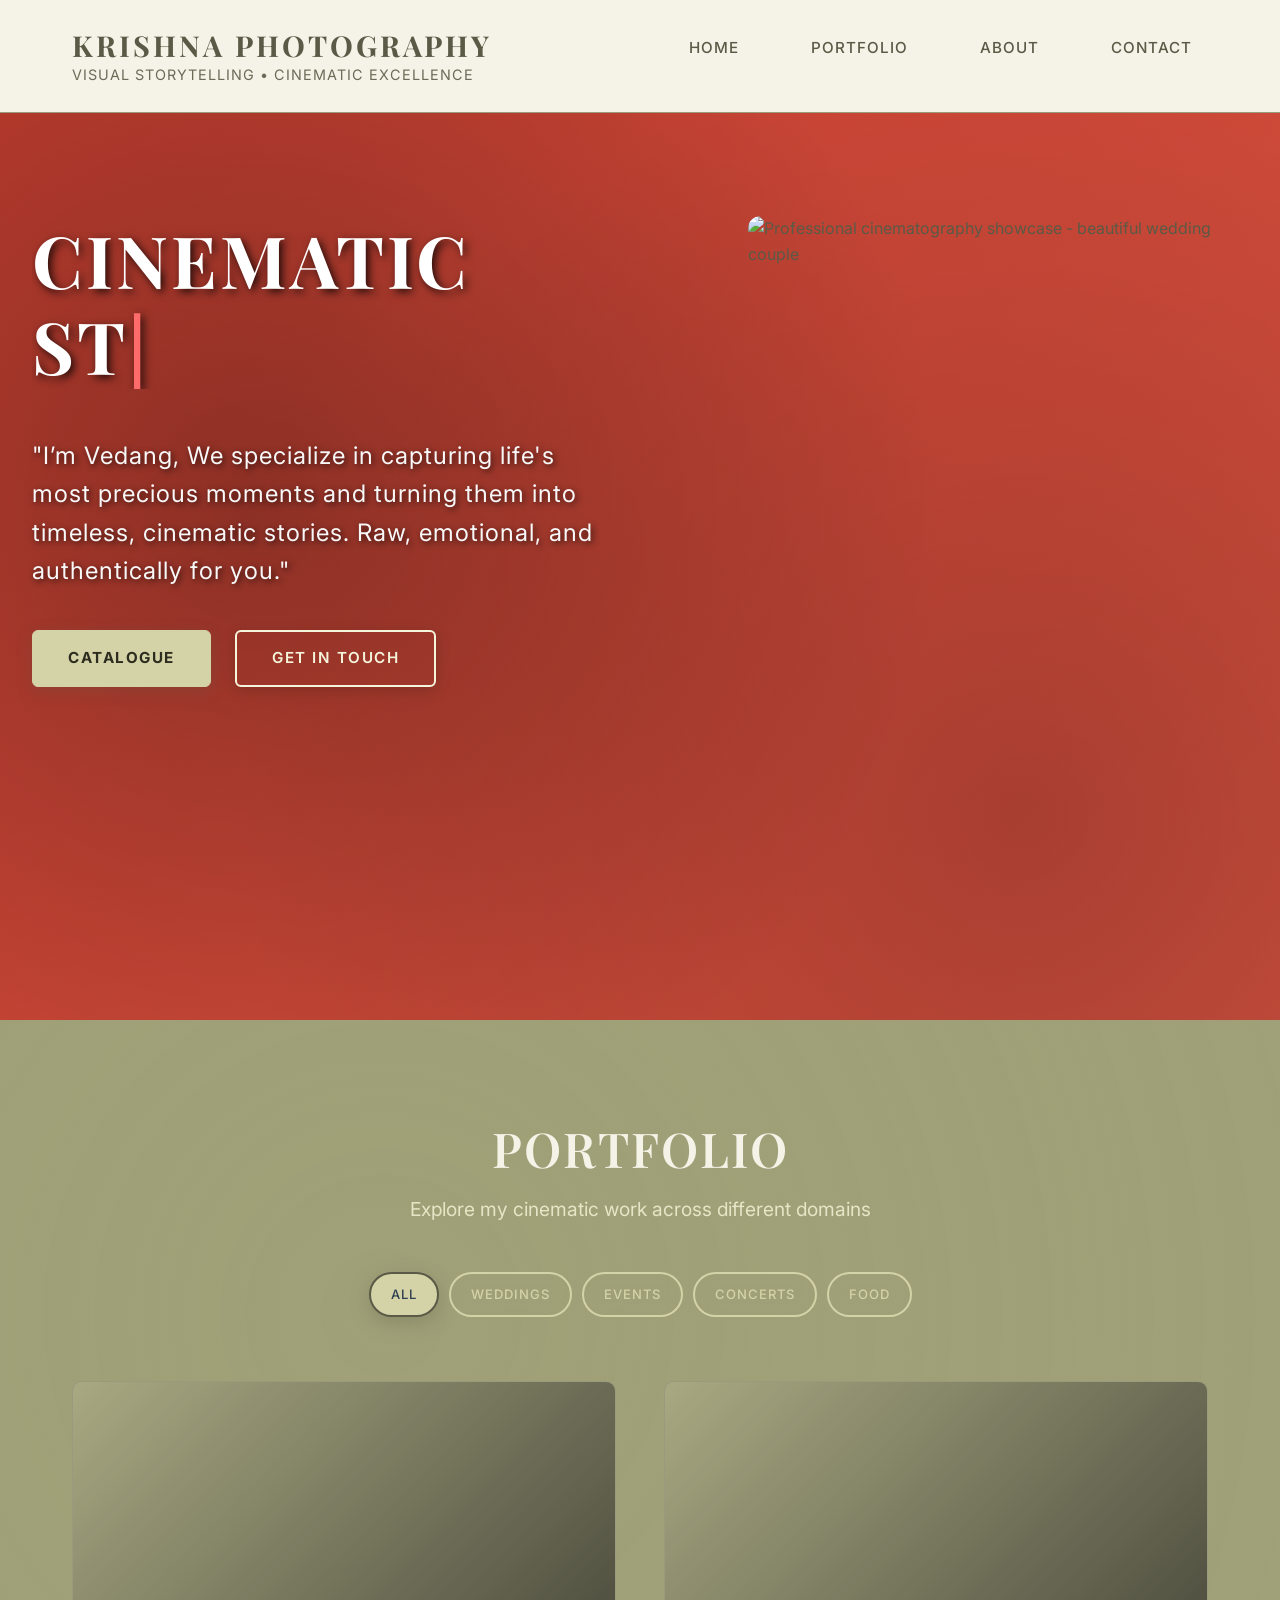
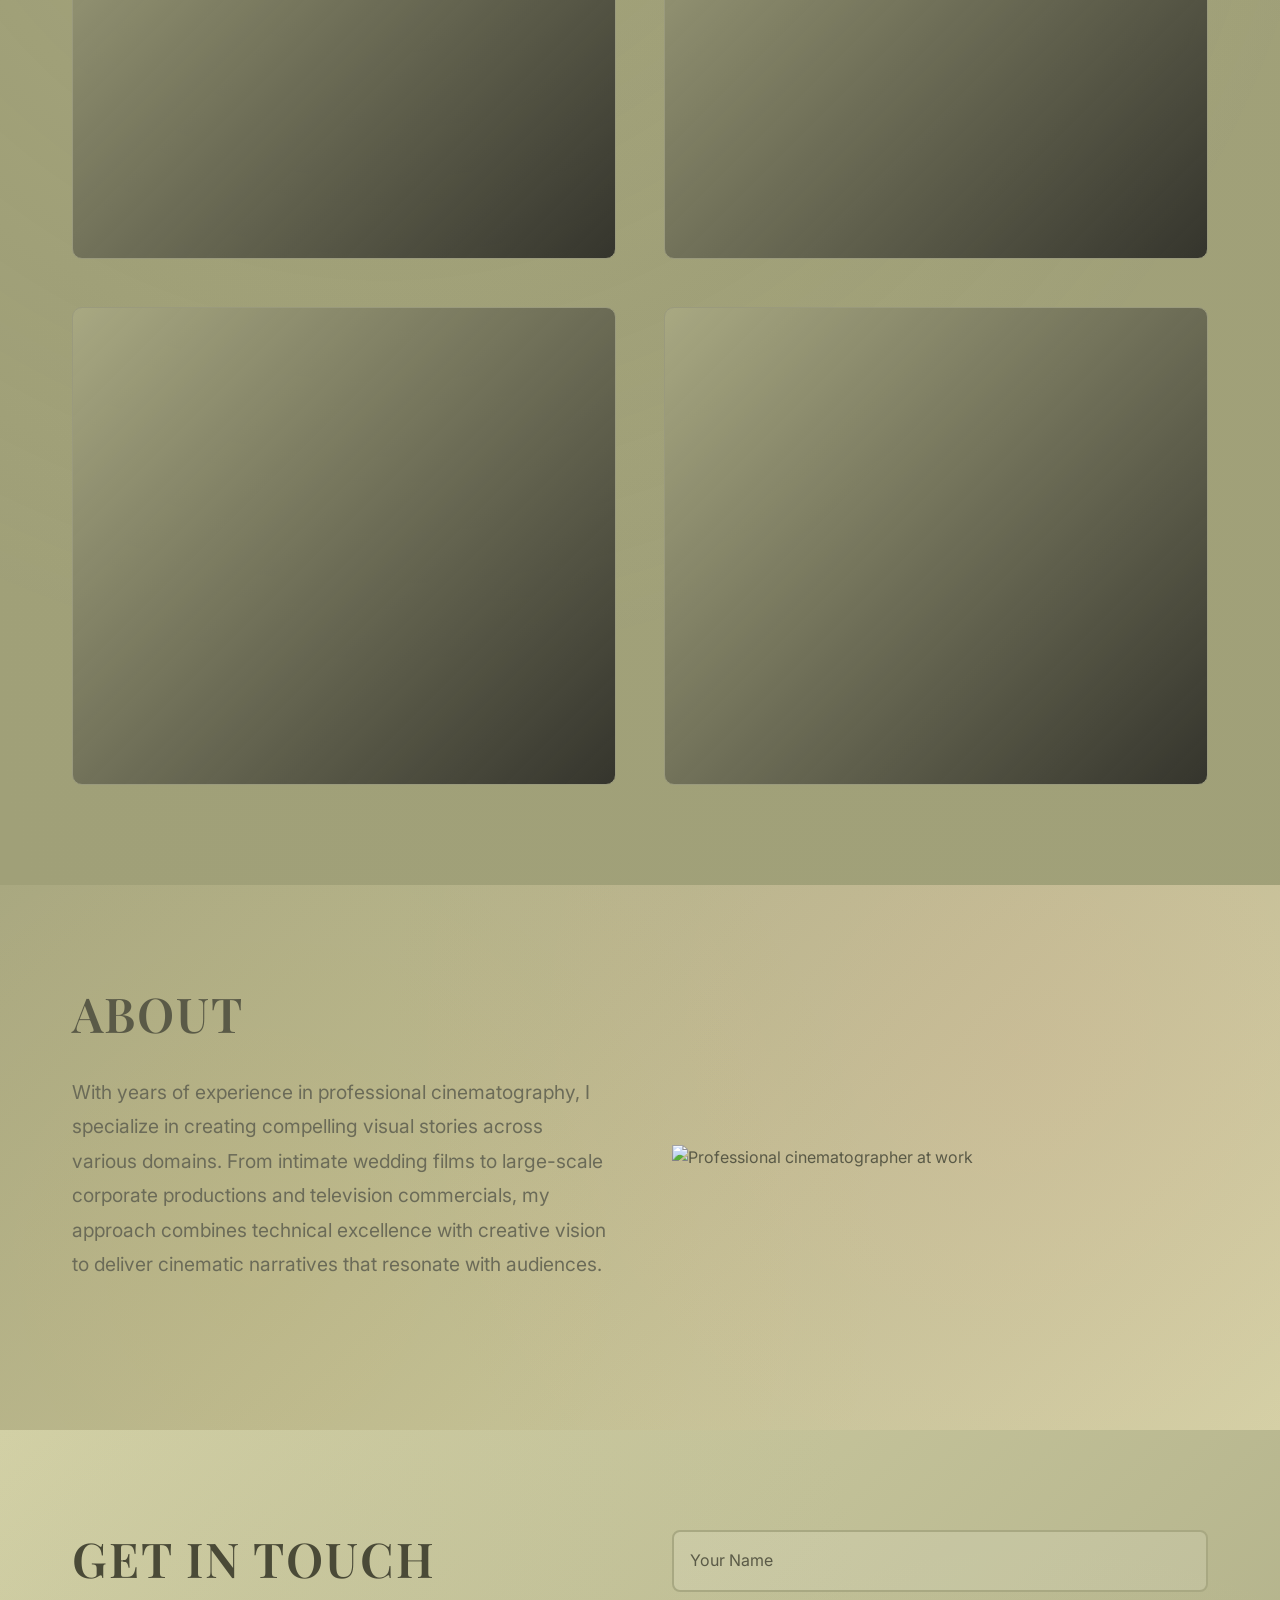
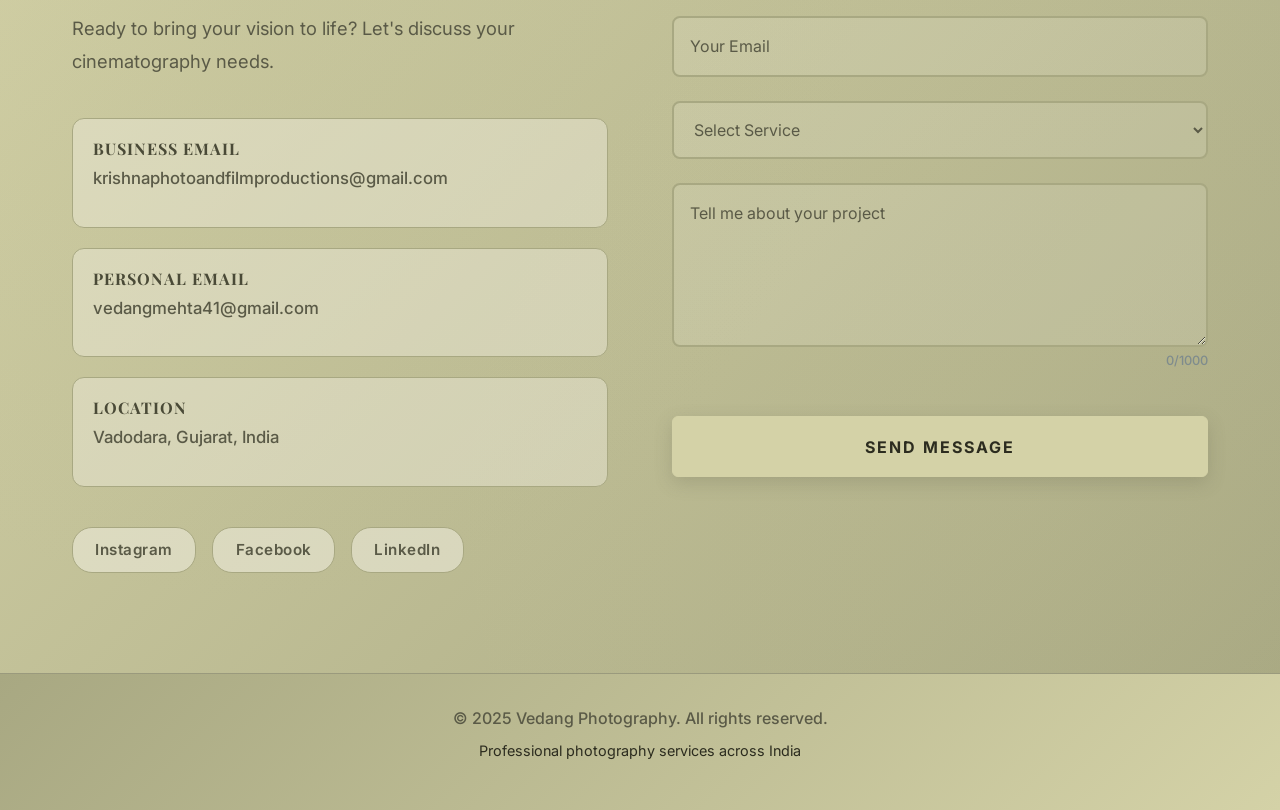
==== commit 87f9a326: "Fixed alignment issues for mobile device" ====
--- a/index.html
+++ b/index.html
@@ -4,12 +4,8 @@
     <meta charset="UTF-8">
     <meta name="viewport" content="width=device-width, initial-scale=1.0, maximum-scale=1.0, user-scalable=no">
     <meta name="format-detection" content="telephone=no">
-    <meta name="theme-color" content="#d4d2a7">
     <title>KRISHNA PHOTOGRAPHY</title>
-    <meta name="description" content="Professional cinematography services for weddings, eve            // Load carousel first (most important)
-            loadScript('js/carousel-modern.js')
-                .then(() => loadScript('js/contact.js'))
-                .then(() => loadScript('js/main-no-gsap.js')) corporate, concerts, products, food, and advertisements for social media and television.">
+    <meta name="description" content="Professional cinematography services for weddings, events, corporate, concerts, products, food, and advertisements for social media and television.">
     
     <!-- Favicon -->
         
@@ -389,11 +385,11 @@
                         <div class="contact-details">
                             <div class="contact-item">
                                 <h3>Business Email</h3>
-                                <p>krishnaphotoandfilmproductions@gmail.com</p>
+                                <p><a href="mailto:krishnaphotoandfilmproductions@gmail.com" class="contact-link">krishnaphotoandfilmproductions@gmail.com</a></p>
                             </div>
                             <div class="contact-item">
                                 <h3>Personal Email</h3>
-                                <p>vedangmehta41@gmail.com</p>
+                                <p><a href="mailto:vedangmehta41@gmail.com" class="contact-link">vedangmehta41@gmail.com</a></p>
                             </div>
                             <div class="contact-item">
                                 <h3>Location</h3>
--- a/css/critical-optimized.css
+++ b/css/critical-optimized.css
@@ -7,14 +7,49 @@
     box-sizing: border-box;
 }
 
+:root {
+    --header-height: 80px;
+    --primary-color: #5a5a47;
+    --secondary-color: #a8a882;
+    --bg-dark: #f5f3e7;
+    --bg-darker: #d4d2a7;
+    --bg-light: #a8a882;
+    --text-light: #5a5a47;
+    --text-muted: #6b6b58;
+    --text-dark: #2c2c1f;
+    --border-dark: #9a9a7d;
+}
+
+html {
+    scroll-behavior: smooth;
+    scroll-padding-top: var(--header-height, 80px);
+    overflow-x: hidden;
+    -webkit-text-size-adjust: 100%;
+    touch-action: pan-y;
+}
+
 body {
     font-family: 'Inter', -apple-system, BlinkMacSystemFont, 'Segoe UI', Roboto, sans-serif;
     line-height: 1.6;
-    color: #333;
-    background: #0a0a0a;
+    color: var(--text-light);
+    background: var(--bg-dark);
     overflow-x: hidden;
+    position: relative;
+    min-height: 100%;
+    -webkit-overflow-scrolling: touch;
+    overscroll-behavior-y: auto;
+    touch-action: pan-y;
     -webkit-font-smoothing: antialiased;
     -moz-osx-font-smoothing: grayscale;
+}
+
+section,
+.hero,
+.portfolio,
+.about,
+.contact,
+[id] {
+    scroll-margin-top: var(--header-height, 80px);
 }
 
 /* Header - Critical for Layout Shift Prevention */
@@ -24,9 +59,11 @@
     left: 0;
     right: 0;
     z-index: 1000;
-    background: rgba(10, 10, 10, 0.95);
-    backdrop-filter: blur(10px);
-    height: 80px;
+    background: rgba(245, 243, 231, 0.95);
+    backdrop-filter: blur(15px);
+    -webkit-backdrop-filter: blur(15px);
+    min-height: var(--header-height, 80px);
+    border-bottom: 1px solid var(--border-dark);
     will-change: transform;
 }
 
@@ -34,39 +71,45 @@
     display: flex;
     justify-content: space-between;
     align-items: center;
-    padding: 0 2rem;
-    height: 100%;
+    padding: 0.8rem 2rem;
+    min-height: var(--header-height, 80px);
     max-width: 1400px;
     margin: 0 auto;
+    box-sizing: border-box;
 }
 
 .nav-brand {
-    flex: 1;
+    display: flex;
+    flex-direction: column;
+    align-items: flex-start;
 }
 
 .brand-title {
-    font-size: 1.5rem;
+    font-size: 1.6rem;
     font-weight: 700;
-    color: #d4d2a7;
+    color: var(--text-light);
     letter-spacing: 2px;
     margin: 0;
+    line-height: 1.2;
 }
 
 .brand-subtitle {
-    font-size: 0.75rem;
-    color: #888;
-    margin: 0;
+    font-size: 0.78rem;
+    color: var(--text-muted);
+    margin: 0.2rem 0 0 0;
     letter-spacing: 1px;
+    line-height: 1.2;
 }
 
 /* Hero Section - Critical for First Paint */
 .hero {
     min-height: 100vh;
-    background: linear-gradient(135deg, #0a0a0a 0%, #1a1a1a 100%);
+    background: linear-gradient(135deg, var(--bg-dark) 0%, var(--bg-darker) 100%);
     display: flex;
     align-items: center;
     position: relative;
     overflow: hidden;
+    padding-top: var(--header-height, 80px);
 }
 
 .hero-container {
@@ -78,7 +121,7 @@
     gap: 4rem;
     align-items: center;
     width: 100%;
-    min-height: calc(100vh - 80px);
+    min-height: calc(100vh - var(--header-height, 80px));
 }
 
 .hero-content {
@@ -86,15 +129,21 @@
 }
 
 .hero-title {
-    font-size: 4.5rem;
+    font-size: 3.8rem;
     font-weight: 700;
-    letter-spacing: 3px;
+    letter-spacing: 2px;
     margin-bottom: 1rem;
-    color: #ffffff;
+    color: var(--text-light);
     line-height: 1.2;
-    text-shadow: 3px 3px 8px rgba(0, 0, 0, 0.8);
     text-align: left;
     will-change: contents;
+}
+
+.hero-subtitle {
+    font-size: 1.2rem;
+    color: var(--text-muted);
+    line-height: 1.7;
+    margin-bottom: 2rem;
 }
 
 .hero-cta {
@@ -109,7 +158,7 @@
     justify-content: center;
     padding: 0.95rem 2.2rem;
     text-decoration: none;
-    border-radius: 6px;
+    border-radius: 8px;
     font-weight: 600;
     text-transform: uppercase;
     letter-spacing: 1.5px;
@@ -126,40 +175,24 @@
 }
 
 .btn-primary {
-    background: #d4d2a7;
-    color: #2c2c1f;
-    border-color: #d4d2a7;
+    background: var(--text-light);
+    color: var(--bg-dark);
+    border-color: var(--text-light);
     box-shadow: 0 4px 15px rgba(90, 90, 71, 0.25);
     font-weight: 700;
 }
 
-.btn-primary:hover {
-    background: #e6e4be;
-    border-color: #e6e4be;
-    color: #1a1a12;
-    transform: translateY(-3px) scale(1.02);
-    box-shadow: 0 10px 25px rgba(90, 90, 71, 0.35), 0 0 20px rgba(212, 210, 167, 0.4);
-}
-
 .btn-secondary {
     background: transparent;
-    color: #f5f5dc;
-    border: 2px solid #f5f5dc;
-    box-shadow: 0 4px 15px rgba(0, 0, 0, 0.15);
-}
-
-.btn-secondary:hover {
-    background-color: #f5f5dc;
-    color: #3a3a2d;
-    border-color: #f5f5dc;
-    transform: translateY(-3px) scale(1.02);
-    box-shadow: 0 10px 25px rgba(245, 245, 220, 0.4), 0 0 20px rgba(245, 245, 220, 0.3);
+    color: var(--text-light);
+    border: 2px solid var(--text-light);
+    box-shadow: 0 4px 15px rgba(0, 0, 0, 0.08);
 }
 
 .hero-image {
     position: relative;
-    height: 600px;
-    border-radius: 10px;
+    height: 520px;
+    border-radius: 12px;
     overflow: hidden;
     will-change: transform;
 }
@@ -173,23 +206,45 @@
 
 /* Mobile Optimization */
 @media (max-width: 768px) {
+    :root {
+        --header-height: 75px;
+    }
+
     .nav {
-        padding: 0 1rem;
+        padding: 0.6rem 1rem;
     }
     
     .brand-title {
-        font-size: 1.2rem;
-    }
-    
+        font-size: clamp(1.1rem, 4.5vw, 1.4rem);
+        letter-spacing: 1px;
+    }
+
+    .brand-subtitle {
+        font-size: clamp(0.55rem, 2.4vw, 0.72rem);
+        letter-spacing: 0.5px;
+    }
+    
+    .hero {
+        padding-top: calc(var(--header-height, 75px) + 20px);
+        padding-bottom: 40px;
+        min-height: auto;
+    }
+
     .hero-container {
         grid-template-columns: 1fr;
         gap: 2rem;
         padding: 0 1rem;
         text-align: center;
+        min-height: auto;
     }
     
     .hero-title {
-        font-size: 2.5rem;
+        font-size: clamp(1.8rem, 6vw, 2.5rem);
+        text-align: center;
+    }
+
+    .hero-subtitle {
+        font-size: clamp(0.9rem, 3.5vw, 1.05rem);
         text-align: center;
     }
     
@@ -202,12 +257,13 @@
     
     .btn {
         width: 100%;
-        max-width: 250px;
+        max-width: 280px;
     }
     
     .hero-image {
-        height: 400px;
-        order: -1;
+        height: 340px;
+        max-width: 380px;
+        margin: 0 auto;
     }
 }
 
@@ -220,16 +276,11 @@
     max-width: 1400px;
     margin: 0 auto;
     padding: 0 2rem;
-}
-
-/* Loading States */
-.loading {
-    opacity: 0;
-    transform: translateY(20px);
-}
-
-.loaded {
-    opacity: 1;
-    transform: translateY(0);
-    transition: all 0.6s ease;
-}
+    box-sizing: border-box;
+}
+
+@media (max-width: 768px) {
+    .container {
+        padding: 0 1rem;
+    }
+}
--- a/css/critical-optimized.css
+++ b/css/critical-optimized.css
@@ -7,14 +7,49 @@
     box-sizing: border-box;
 }
 
+:root {
+    --header-height: 80px;
+    --primary-color: #5a5a47;
+    --secondary-color: #a8a882;
+    --bg-dark: #f5f3e7;
+    --bg-darker: #d4d2a7;
+    --bg-light: #a8a882;
+    --text-light: #5a5a47;
+    --text-muted: #6b6b58;
+    --text-dark: #2c2c1f;
+    --border-dark: #9a9a7d;
+}
+
+html {
+    scroll-behavior: smooth;
+    scroll-padding-top: var(--header-height, 80px);
+    overflow-x: hidden;
+    -webkit-text-size-adjust: 100%;
+    touch-action: pan-y;
+}
+
 body {
     font-family: 'Inter', -apple-system, BlinkMacSystemFont, 'Segoe UI', Roboto, sans-serif;
     line-height: 1.6;
-    color: #333;
-    background: #0a0a0a;
+    color: var(--text-light);
+    background: var(--bg-dark);
     overflow-x: hidden;
+    position: relative;
+    min-height: 100%;
+    -webkit-overflow-scrolling: touch;
+    overscroll-behavior-y: auto;
+    touch-action: pan-y;
     -webkit-font-smoothing: antialiased;
     -moz-osx-font-smoothing: grayscale;
+}
+
+section,
+.hero,
+.portfolio,
+.about,
+.contact,
+[id] {
+    scroll-margin-top: var(--header-height, 80px);
 }
 
 /* Header - Critical for Layout Shift Prevention */
@@ -24,9 +59,11 @@
     left: 0;
     right: 0;
     z-index: 1000;
-    background: rgba(10, 10, 10, 0.95);
-    backdrop-filter: blur(10px);
-    height: 80px;
+    background: rgba(245, 243, 231, 0.95);
+    backdrop-filter: blur(15px);
+    -webkit-backdrop-filter: blur(15px);
+    min-height: var(--header-height, 80px);
+    border-bottom: 1px solid var(--border-dark);
     will-change: transform;
 }
 
@@ -34,39 +71,45 @@
     display: flex;
     justify-content: space-between;
     align-items: center;
-    padding: 0 2rem;
-    height: 100%;
+    padding: 0.8rem 2rem;
+    min-height: var(--header-height, 80px);
     max-width: 1400px;
     margin: 0 auto;
+    box-sizing: border-box;
 }
 
 .nav-brand {
-    flex: 1;
+    display: flex;
+    flex-direction: column;
+    align-items: flex-start;
 }
 
 .brand-title {
-    font-size: 1.5rem;
+    font-size: 1.6rem;
     font-weight: 700;
-    color: #d4d2a7;
+    color: var(--text-light);
     letter-spacing: 2px;
     margin: 0;
+    line-height: 1.2;
 }
 
 .brand-subtitle {
-    font-size: 0.75rem;
-    color: #888;
-    margin: 0;
+    font-size: 0.78rem;
+    color: var(--text-muted);
+    margin: 0.2rem 0 0 0;
     letter-spacing: 1px;
+    line-height: 1.2;
 }
 
 /* Hero Section - Critical for First Paint */
 .hero {
     min-height: 100vh;
-    background: linear-gradient(135deg, #0a0a0a 0%, #1a1a1a 100%);
+    background: linear-gradient(135deg, var(--bg-dark) 0%, var(--bg-darker) 100%);
     display: flex;
     align-items: center;
     position: relative;
     overflow: hidden;
+    padding-top: var(--header-height, 80px);
 }
 
 .hero-container {
@@ -78,7 +121,7 @@
     gap: 4rem;
     align-items: center;
     width: 100%;
-    min-height: calc(100vh - 80px);
+    min-height: calc(100vh - var(--header-height, 80px));
 }
 
 .hero-content {
@@ -86,15 +129,21 @@
 }
 
 .hero-title {
-    font-size: 4.5rem;
+    font-size: 3.8rem;
     font-weight: 700;
-    letter-spacing: 3px;
+    letter-spacing: 2px;
     margin-bottom: 1rem;
-    color: #ffffff;
+    color: var(--text-light);
     line-height: 1.2;
-    text-shadow: 3px 3px 8px rgba(0, 0, 0, 0.8);
     text-align: left;
     will-change: contents;
+}
+
+.hero-subtitle {
+    font-size: 1.2rem;
+    color: var(--text-muted);
+    line-height: 1.7;
+    margin-bottom: 2rem;
 }
 
 .hero-cta {
@@ -109,7 +158,7 @@
     justify-content: center;
     padding: 0.95rem 2.2rem;
     text-decoration: none;
-    border-radius: 6px;
+    border-radius: 8px;
     font-weight: 600;
     text-transform: uppercase;
     letter-spacing: 1.5px;
@@ -126,40 +175,24 @@
 }
 
 .btn-primary {
-    background: #d4d2a7;
-    color: #2c2c1f;
-    border-color: #d4d2a7;
+    background: var(--text-light);
+    color: var(--bg-dark);
+    border-color: var(--text-light);
     box-shadow: 0 4px 15px rgba(90, 90, 71, 0.25);
     font-weight: 700;
 }
 
-.btn-primary:hover {
-    background: #e6e4be;
-    border-color: #e6e4be;
-    color: #1a1a12;
-    transform: translateY(-3px) scale(1.02);
-    box-shadow: 0 10px 25px rgba(90, 90, 71, 0.35), 0 0 20px rgba(212, 210, 167, 0.4);
-}
-
 .btn-secondary {
     background: transparent;
-    color: #f5f5dc;
-    border: 2px solid #f5f5dc;
-    box-shadow: 0 4px 15px rgba(0, 0, 0, 0.15);
-}
-
-.btn-secondary:hover {
-    background-color: #f5f5dc;
-    color: #3a3a2d;
-    border-color: #f5f5dc;
-    transform: translateY(-3px) scale(1.02);
-    box-shadow: 0 10px 25px rgba(245, 245, 220, 0.4), 0 0 20px rgba(245, 245, 220, 0.3);
+    color: var(--text-light);
+    border: 2px solid var(--text-light);
+    box-shadow: 0 4px 15px rgba(0, 0, 0, 0.08);
 }
 
 .hero-image {
     position: relative;
-    height: 600px;
-    border-radius: 10px;
+    height: 520px;
+    border-radius: 12px;
     overflow: hidden;
     will-change: transform;
 }
@@ -173,23 +206,45 @@
 
 /* Mobile Optimization */
 @media (max-width: 768px) {
+    :root {
+        --header-height: 75px;
+    }
+
     .nav {
-        padding: 0 1rem;
+        padding: 0.6rem 1rem;
     }
     
     .brand-title {
-        font-size: 1.2rem;
-    }
-    
+        font-size: clamp(1.1rem, 4.5vw, 1.4rem);
+        letter-spacing: 1px;
+    }
+
+    .brand-subtitle {
+        font-size: clamp(0.55rem, 2.4vw, 0.72rem);
+        letter-spacing: 0.5px;
+    }
+    
+    .hero {
+        padding-top: calc(var(--header-height, 75px) + 20px);
+        padding-bottom: 40px;
+        min-height: auto;
+    }
+
     .hero-container {
         grid-template-columns: 1fr;
         gap: 2rem;
         padding: 0 1rem;
         text-align: center;
+        min-height: auto;
     }
     
     .hero-title {
-        font-size: 2.5rem;
+        font-size: clamp(1.8rem, 6vw, 2.5rem);
+        text-align: center;
+    }
+
+    .hero-subtitle {
+        font-size: clamp(0.9rem, 3.5vw, 1.05rem);
         text-align: center;
     }
     
@@ -202,12 +257,13 @@
     
     .btn {
         width: 100%;
-        max-width: 250px;
+        max-width: 280px;
     }
     
     .hero-image {
-        height: 400px;
-        order: -1;
+        height: 340px;
+        max-width: 380px;
+        margin: 0 auto;
     }
 }
 
@@ -220,16 +276,11 @@
     max-width: 1400px;
     margin: 0 auto;
     padding: 0 2rem;
-}
-
-/* Loading States */
-.loading {
-    opacity: 0;
-    transform: translateY(20px);
-}
-
-.loaded {
-    opacity: 1;
-    transform: translateY(0);
-    transition: all 0.6s ease;
-}
+    box-sizing: border-box;
+}
+
+@media (max-width: 768px) {
+    .container {
+        padding: 0 1rem;
+    }
+}
--- a/css/style.css
+++ b/css/style.css
@@ -25,12 +25,8 @@
     caret-color: transparent !important;
 }
 
-/* GSAP Animation Support */
-html {
-    scroll-behavior: auto; /* Let GSAP handle smooth scrolling */
-}
-
 :root {
+    --header-height: 80px;
     --primary-color: #5a5a47;
     --secondary-color: #a8a882;
     --bg-dark: #f5f3e7;
@@ -43,14 +39,35 @@
     --border-dark: #9a9a7d;
 }
 
+/* Base Scrolling & Mobile Touch Support */
+html {
+    scroll-behavior: smooth;
+    scroll-padding-top: var(--header-height, 80px);
+    overflow-x: hidden;
+    -webkit-text-size-adjust: 100%;
+    touch-action: pan-y;
+}
+
 body {
     font-family: 'Inter', sans-serif;
     line-height: 1.6;
     color: var(--text-light);
     background-color: var(--bg-dark);
     overflow-x: hidden;
-    /* Prevent scroll-triggered animations from causing layout shift */
-    will-change: scroll-position;
+    position: relative;
+    min-height: 100%;
+    -webkit-overflow-scrolling: touch;
+    overscroll-behavior-y: auto;
+    touch-action: pan-y;
+}
+
+section,
+.hero,
+.portfolio,
+.about,
+.contact,
+[id] {
+    scroll-margin-top: var(--header-height, 80px);
 }
 
 /* Optimize elements for animations */
@@ -197,6 +214,7 @@
 /* Hero Section */
 .hero {
     min-height: 100vh;
+    min-height: 100dvh;
     display: flex;
     align-items: center;
     justify-content: center;
@@ -206,10 +224,10 @@
         #c0392b;
     background-size: cover;
     background-position: center;
-    background-attachment: fixed;
     position: relative;
     overflow: hidden;
     width: 100%;
+    touch-action: pan-y;
 }
 
 .hero-container {
@@ -723,6 +741,7 @@
 .contact .section-title {
     color: #4a4a37;
     text-align: left;
+    margin-bottom: 1.5rem;
 }
 
 .contact-content {
@@ -731,33 +750,40 @@
     gap: 4rem;
     position: relative;
     z-index: 2;
+    align-items: start;
 }
 
 .contact-description {
-    font-size: 1.2rem;
+    font-size: 1.15rem;
     color: #5a5a47;
-    margin-bottom: 3rem;
+    margin-bottom: 2.5rem;
     line-height: 1.8;
 }
 
 .contact-details {
-    margin-bottom: 3rem;
+    margin-bottom: 2.5rem;
+    display: flex;
+    flex-direction: column;
+    gap: 1.25rem;
 }
 
 .contact-item {
-    margin-bottom: 2rem;
+    margin-bottom: 0;
     padding: 20px;
-    background: rgba(245, 243, 231, 0.1);
-    border-radius: 10px;
+    background: rgba(245, 243, 231, 0.4);
+    border-radius: 12px;
     border: 1px solid #a8a882;
     transition: all 0.3s ease;
     backdrop-filter: blur(10px);
+    -webkit-backdrop-filter: blur(10px);
+    box-sizing: border-box;
+    overflow: hidden;
 }
 
 .contact-item:hover {
-    transform: translateX(10px);
-    box-shadow: 0 10px 30px rgba(245, 243, 231, 0.2);
-    border-color: #f5f5dc;
+    transform: translateY(-3px);
+    box-shadow: 0 10px 25px rgba(90, 90, 71, 0.15);
+    border-color: #5a5a47;
 }
 
 .contact-item h3 {
@@ -766,33 +792,59 @@
     font-size: 1rem;
     letter-spacing: 1px;
     text-transform: uppercase;
-}
-
-.contact-item p {
-    color: #4a4a37;
+    font-weight: 700;
+}
+
+.contact-item p,
+.contact-item a,
+.contact-link {
+    color: #5a5a47;
+    font-size: 1.05rem;
     font-weight: 500;
-}
-
-.contact-item p {
-    color: #5a5a47;
-    font-size: 1.1rem;
+    line-height: 1.4;
+    word-break: break-word;
+    overflow-wrap: anywhere;
+    text-decoration: none;
+    transition: color 0.3s ease;
+    display: inline-block;
+    max-width: 100%;
+}
+
+.contact-item a:hover,
+.contact-link:hover {
+    color: #2c2c1f;
+    text-decoration: underline;
 }
 
 .social-links {
     display: flex;
-    gap: 2rem;
+    gap: 1rem;
+    flex-wrap: wrap;
+    align-items: center;
 }
 
 .social-link {
+    display: inline-flex;
+    align-items: center;
+    justify-content: center;
+    padding: 0.6rem 1.4rem;
     color: #5a5a47;
+    background: rgba(245, 243, 231, 0.5);
+    border: 1px solid #a8a882;
+    border-radius: 20px;
     text-decoration: none;
-    font-weight: 500;
-    letter-spacing: 1px;
-    transition: color 0.3s ease;
+    font-weight: 600;
+    font-size: 0.95rem;
+    letter-spacing: 0.5px;
+    transition: all 0.3s ease;
 }
 
 .social-link:hover {
-    color: #4a4a37;
+    background: #5a5a47;
+    color: #f5f3e7;
+    border-color: #5a5a47;
+    transform: translateY(-2px);
+    box-shadow: 0 4px 12px rgba(90, 90, 71, 0.2);
 }
 
 /* Contact Form */
@@ -961,59 +1013,141 @@
     width: 100%;
 }
 
-/* Responsive Design */
-/* Mobile and Tablet Styles */
+/* ==========================================================================
+   RESPONSIVE DESIGN & MOBILE OPTIMIZATIONS
+   ========================================================================== */
+
+/* Tablets & Mobile Devices (<= 768px) */
 @media (max-width: 768px) {
-    /* Container adjustments */
+    :root {
+        --header-height: 75px;
+    }
+
+    /* Prevent body scroll when mobile menu is open */
+    body.menu-open {
+        overflow: hidden;
+        touch-action: none;
+    }
+
     .container {
         padding: 0 1rem;
         max-width: 100%;
-    }
-
-    /* Header and Navigation */
+        box-sizing: border-box;
+    }
+
+    /* Header & Navigation */
     .header {
-        padding: 0.8rem 0;
+        padding: 0.6rem 0;
+        min-height: var(--header-height, 75px);
+        background: rgba(245, 243, 231, 0.96) !important;
+        backdrop-filter: blur(15px);
+        -webkit-backdrop-filter: blur(15px);
     }
 
     .nav {
         padding: 0 1rem;
+        min-height: var(--header-height, 75px);
+        display: flex;
         justify-content: space-between;
         align-items: center;
+        box-sizing: border-box;
     }
 
     .nav-brand {
         flex: 1;
+        max-width: calc(100% - 48px);
+        display: flex;
+        flex-direction: column;
+        align-items: flex-start;
+        text-align: left;
     }
 
     .brand-title {
-        font-size: 1.6rem;
-        letter-spacing: 2px;
-        text-align: center;
+        font-size: clamp(1.1rem, 4.2vw, 1.45rem);
+        font-weight: 700;
+        letter-spacing: 1.5px;
+        line-height: 1.2;
+        color: var(--text-light);
+        text-align: left;
+        margin: 0;
+        white-space: nowrap;
+        overflow: hidden;
+        text-overflow: ellipsis;
+        max-width: 100%;
     }
 
     .brand-subtitle {
-        font-size: 0.8rem;
-        text-align: center;
+        font-size: clamp(0.55rem, 2.2vw, 0.72rem);
+        letter-spacing: 0.6px;
+        line-height: 1.2;
+        color: var(--text-muted);
+        text-align: left;
+        margin-top: 0.15rem;
+        white-space: nowrap;
+        overflow: hidden;
+        text-overflow: ellipsis;
+        max-width: 100%;
+    }
+
+    .menu-toggle {
+        display: flex;
+        flex-direction: column;
+        justify-content: space-around;
+        width: 32px;
+        height: 32px;
+        padding: 4px;
+        background: transparent;
+        border: none;
+        cursor: pointer;
+        z-index: 1002;
+        order: 2;
+        margin-left: 0.5rem;
+        flex-shrink: 0;
+    }
+
+    .menu-toggle span {
+        width: 24px;
+        height: 2.5px;
+        background-color: var(--text-light);
+        border-radius: 2px;
+        transition: all 0.3s ease;
+    }
+
+    .menu-toggle.active span:nth-child(1) {
+        transform: rotate(45deg) translate(5px, 5px);
+    }
+
+    .menu-toggle.active span:nth-child(2) {
+        opacity: 0;
+        transform: scale(0);
+    }
+
+    .menu-toggle.active span:nth-child(3) {
+        transform: rotate(-45deg) translate(5px, -5px);
     }
 
     .nav-menu {
         display: none;
         position: fixed;
-        top: 80px;
+        top: var(--header-height, 75px);
         left: 0;
         right: 0;
-        width: 100%;
+        bottom: 0;
+        width: 100vw;
+        height: calc(100vh - var(--header-height, 75px));
         background: rgba(245, 243, 231, 0.98);
         backdrop-filter: blur(20px);
+        -webkit-backdrop-filter: blur(20px);
         flex-direction: column;
-        padding: 2rem;
-        text-align: center;
-        gap: 2rem;
-        box-shadow: 0 5px 30px rgba(0, 0, 0, 0.15);
-        z-index: 1000;
-        border-bottom: 1px solid rgba(90, 90, 71, 0.2);
-        max-height: calc(100vh - 80px);
+        justify-content: center;
+        align-items: center;
+        padding: 2rem 1.5rem;
+        gap: 1.5rem;
+        box-shadow: 0 5px 30px rgba(0, 0, 0, 0.12);
+        z-index: 999;
+        border-top: 1px solid var(--border-dark);
         overflow-y: auto;
+        -webkit-overflow-scrolling: touch;
     }
 
     .nav-menu.active {
@@ -1024,7 +1158,7 @@
     @keyframes slideDown {
         from {
             opacity: 0;
-            transform: translateY(-20px);
+            transform: translateY(-15px);
         }
         to {
             opacity: 1;
@@ -1033,480 +1167,382 @@
     }
 
     .nav-link {
-        font-size: 1.1rem;
-        font-weight: 500;
-        padding: 1rem 0;
-        border-bottom: 1px solid rgba(90, 90, 71, 0.1);
+        font-size: 1.25rem;
+        font-weight: 600;
+        padding: 0.8rem 1.5rem;
         width: 100%;
-        transition: all 0.3s ease;
-    }
-
-    .nav-link:hover {
+        max-width: 280px;
+        text-align: center;
+        border-bottom: 1px solid rgba(90, 90, 71, 0.12);
+        border-radius: 8px;
+        transition: all 0.25s ease;
+    }
+
+    .nav-link:hover,
+    .nav-link.active {
         background-color: rgba(90, 90, 71, 0.1);
-        border-radius: 8px;
-        border-bottom-color: transparent;
+        color: #2c2c1f;
     }
 
     .nav-link:last-child {
         border-bottom: none;
     }
 
-    .menu-toggle {
-        display: flex;
-        order: 2;
-        margin-left: auto;
-    }
-
-    .menu-toggle.active span:nth-child(1) {
-        transform: rotate(45deg) translate(6px, 6px);
-    }
-
-    .menu-toggle.active span:nth-child(2) {
-        opacity: 0;
-        transform: scale(0);
-    }
-
-    .menu-toggle.active span:nth-child(3) {
-        transform: rotate(-45deg) translate(6px, -6px);
+    /* Section scroll margin offset for fixed header */
+    section,
+    .hero,
+    .portfolio,
+    .about,
+    .contact,
+    [id] {
+        scroll-margin-top: calc(var(--header-height, 75px) + 15px);
     }
 
     /* Hero Section Mobile */
     .hero {
-        padding: 120px 0 80px;
-        min-height: 100vh;
+        padding-top: calc(var(--header-height, 75px) + 20px);
+        padding-bottom: 50px;
+        min-height: auto;
+        display: flex;
+        align-items: center;
         justify-content: center;
     }
     
     .hero-container {
+        display: flex;
         flex-direction: column;
         text-align: center;
         padding: 0 1rem;
         gap: 2rem;
+        min-height: auto;
+        width: 100%;
+        box-sizing: border-box;
     }
 
     .hero-content {
         max-width: 100%;
+        padding: 0;
+        margin: 0 auto;
+        box-sizing: border-box;
+    }
+
+    .hero-title {
+        font-size: clamp(1.8rem, 6.5vw, 2.6rem);
+        line-height: 1.15;
         margin-bottom: 1rem;
-        padding: 1.5rem;
-        box-sizing: border-box;
-    }
-
-    .hero-image {
-        width: 100%;
-        max-width: 350px;
-        margin: 1rem auto 0;
-    }
-
-    .hero-title {
-        font-size: 2.8rem;
-        line-height: 1.1;
-        margin-bottom: 1.5rem;
         letter-spacing: 1px;
-        min-height: 1.2em;
         text-align: center;
     }
 
     .animated-text {
         display: block;
         text-align: center;
+        word-break: break-word;
     }
 
     .hero-subtitle {
-        font-size: 1.1rem;
-        margin-bottom: 2rem;
-        line-height: 1.5;
+        font-size: clamp(0.9rem, 3.4vw, 1.05rem);
+        line-height: 1.55;
+        margin: 0 auto 1.8rem;
+        max-width: 500px;
+        text-align: center;
     }
 
     .hero-cta {
+        display: flex;
         flex-direction: column;
         align-items: center;
-        gap: 1rem;
+        gap: 0.9rem;
         width: 100%;
-    }
-
-    /* Ensure contact heading and content are centered on very small screens */
-    .contact .section-title,
-    .contact-info .section-title {
-        text-align: center;
-        margin-left: 0;
-    }
-
-    .contact-content {
-        justify-items: center; /* center grid items horizontally */
-        justify-content: center;
     }
 
     .btn {
         width: 100%;
-        max-width: 300px;
+        max-width: 280px;
         text-align: center;
-        font-size: 1rem;
-        padding: 1rem 2rem;
-        min-height: 50px;
-        display: flex;
+        font-size: 0.95rem;
+        padding: 0.9rem 1.8rem;
+        min-height: 48px;
+        display: inline-flex;
         align-items: center;
         justify-content: center;
+        border-radius: 8px;
+        box-sizing: border-box;
+    }
+
+    .hero-image {
+        width: 100%;
+        max-width: 360px;
+        height: 320px;
+        margin: 0 auto;
+        border-radius: 12px;
+        overflow: hidden;
+        order: -1;
     }
 
     /* Section Titles */
     .section-title {
-        font-size: 2.2rem;
-        margin-bottom: 1rem;
+        font-size: clamp(1.8rem, 5.5vw, 2.4rem);
+        margin-bottom: 0.8rem;
         letter-spacing: 1px;
+        text-align: center;
     }
 
     .section-subtitle {
-        font-size: 1rem;
-        padding: 0 1rem;
+        font-size: clamp(0.85rem, 3vw, 1rem);
+        padding: 0 0.5rem;
         margin-bottom: 2rem;
-    }
-
-    /* Portfolio Grid Mobile */
+        text-align: center;
+    }
+
+    /* Portfolio Section Mobile */
     .portfolio {
-        padding: 80px 0;
+        padding: 80px 0 60px;
     }
 
     .portfolio-grid {
-        grid-template-columns: 1fr;
-        gap: 2rem;
-        padding: 0 1rem;
-        margin-top: 3rem;
+        display: block;
+        gap: 1.5rem;
+        padding: 0 0.5rem;
+        margin-top: 2rem;
     }
 
     .portfolio-item {
-        margin: 0 auto;
+        margin: 0 auto 1.5rem;
         max-width: 100%;
         border-radius: 12px;
         overflow: hidden;
-    }
-
-    .portfolio-image {
-        height: 280px;
+        transform: none !important;
     }
 
     .portfolio-content {
-        padding: 1.5rem;
+        padding: 1.25rem;
     }
 
     .portfolio-title {
-        font-size: 1.3rem;
+        font-size: 1.25rem;
+        margin-bottom: 0.5rem;
     }
 
     .portfolio-description {
+        font-size: 0.9rem;
+        line-height: 1.45;
+        margin-bottom: 1rem;
+    }
+
+    /* About Section Mobile */
+    .about {
+        padding: 80px 0 60px;
+    }
+
+    .about-content {
+        display: flex;
+        flex-direction: column;
+        gap: 2.5rem;
+        text-align: center;
+    }
+
+    .about-text {
+        text-align: center;
+    }
+
+    .about-text .section-title {
+        text-align: center;
+        margin-bottom: 1.2rem;
+    }
+
+    .about-description {
+        font-size: clamp(0.9rem, 3.4vw, 1.05rem);
+        line-height: 1.65;
+        margin: 0 auto 2rem;
+        max-width: 520px;
+        text-align: center;
+    }
+
+    .about-image {
+        max-width: 360px;
+        margin: 0 auto;
+    }
+
+    .about-image img {
+        width: 100%;
+        height: auto;
+        border-radius: 12px;
+        box-shadow: 0 8px 24px rgba(0, 0, 0, 0.12);
+    }
+
+    /* Contact Section Mobile */
+    .contact {
+        padding: 85px 0 65px;
+    }
+
+    .contact-content {
+        display: flex;
+        flex-direction: column;
+        align-items: center;
+        gap: 2.5rem;
+        width: 100%;
+        max-width: 100%;
+        margin: 0 auto;
+        box-sizing: border-box;
+    }
+
+    .contact-info {
+        width: 100%;
+        max-width: 480px;
+        margin: 0 auto;
+        text-align: center;
+        box-sizing: border-box;
+    }
+
+    .contact-info .section-title,
+    .contact .section-title {
+        text-align: center;
+        font-size: clamp(1.8rem, 5.5vw, 2.4rem);
+        margin-bottom: 0.8rem;
+    }
+
+    .contact-description {
+        font-size: clamp(0.9rem, 3.4vw, 1.05rem);
+        line-height: 1.6;
+        margin: 0 auto 2rem;
+        max-width: 440px;
+        text-align: center;
+        color: #5a5a47;
+    }
+
+    .contact-details {
+        display: flex;
+        flex-direction: column;
+        align-items: center;
+        gap: 1.25rem;
+        width: 100%;
+        margin-bottom: 2rem;
+        box-sizing: border-box;
+    }
+
+    .contact-item {
+        width: 100%;
+        max-width: 440px;
+        padding: 1.25rem 1.2rem;
+        margin: 0 auto;
+        background: rgba(245, 243, 231, 0.6);
+        backdrop-filter: blur(10px);
+        -webkit-backdrop-filter: blur(10px);
+        border: 1px solid #a8a882;
+        border-radius: 12px;
+        text-align: center;
+        box-sizing: border-box;
+        overflow: hidden;
+    }
+
+    .contact-item h3 {
         font-size: 0.95rem;
-        line-height: 1.5;
-    }
-
-    /* About Section Mobile */
-    .about-content,
-    .contact-content {
-        grid-template-columns: 1fr;
-        gap: 3rem;
-    }
-
-    .about-stats {
+        font-weight: 700;
+        letter-spacing: 1.2px;
+        margin-bottom: 0.4rem;
+        text-transform: uppercase;
+        color: #4a4a37;
+    }
+
+    .contact-item p,
+    .contact-item a,
+    .contact-link {
+        font-size: clamp(0.78rem, 3.4vw, 0.95rem);
+        color: #5a5a47;
+        font-weight: 500;
+        line-height: 1.45;
+        word-break: break-word;
+        overflow-wrap: anywhere;
+        display: inline-block;
+        max-width: 100%;
+        margin: 0;
+    }
+
+    .social-links {
+        display: flex;
         justify-content: center;
+        align-items: center;
+        flex-wrap: wrap;
+        gap: 0.75rem;
+        width: 100%;
+        max-width: 440px;
+        margin: 0 auto;
+    }
+
+    .social-link {
+        display: inline-flex;
+        align-items: center;
+        justify-content: center;
+        padding: 0.7rem 1.4rem;
+        font-size: 0.88rem;
+        font-weight: 600;
+        color: #5a5a47;
+        background: rgba(245, 243, 231, 0.5);
+        border: 1px solid #a8a882;
+        border-radius: 25px;
+        text-decoration: none;
+        min-width: 120px;
         text-align: center;
-        flex-wrap: wrap;
-        gap: 2rem;
-    }
-
-    .stat-item {
-        min-width: 140px;
-        padding: 1.5rem 1rem;
-    }
-
-    /* Contact Form Mobile Optimization */
-    .contact {
-        padding: 80px 0;
-    }
-
-    .contact-content {
-        gap: 2.5rem;
-    }
-
+        transition: all 0.25s ease;
+    }
+
+    .social-link:hover {
+        background: #5a5a47;
+        color: #f5f3e7;
+        border-color: #5a5a47;
+        transform: translateY(-2px);
+    }
+
+    /* Contact Form Mobile */
     .contact-form {
-        padding: 0;
+        width: 100%;
+        max-width: 480px;
+        margin: 0 auto;
+        box-sizing: border-box;
+    }
+
+    .form {
+        display: flex;
+        flex-direction: column;
+        gap: 1.25rem;
+        width: 100%;
+        background: rgba(245, 243, 231, 0.4);
+        padding: 1.75rem 1.25rem;
+        border-radius: 14px;
+        border: 1px solid #a8a882;
+        box-sizing: border-box;
     }
 
     .form-group {
-        margin-bottom: 1.5rem;
+        width: 100%;
+        margin-bottom: 0;
+        display: flex;
+        flex-direction: column;
     }
 
     .form-group input,
     .form-group select,
     .form-group textarea {
-        font-size: 16px; /* Prevents iOS zoom */
-        padding: 1rem;
+        width: 100%;
+        max-width: 100%;
+        box-sizing: border-box;
+        font-size: 16px; /* Prevents iOS auto-zoom */
+        padding: 0.9rem 1rem;
         border-radius: 8px;
-        border: 2px solid rgba(90, 90, 71, 0.2);
-        background-color: rgba(245, 243, 231, 0.9);
-        color: var(--text-light);
-        transition: all 0.3s ease;
+        border: 1.5px solid #a8a882;
+        background: rgba(255, 255, 255, 0.85);
+        color: #333;
+        transition: border-color 0.25s ease, box-shadow 0.25s ease;
     }
 
     .form-group input:focus,
     .form-group select:focus,
     .form-group textarea:focus {
         border-color: var(--primary-color);
-        box-shadow: 0 0 0 3px rgba(90, 90, 71, 0.1);
+        box-shadow: 0 0 0 3px rgba(90, 90, 71, 0.15);
         outline: none;
-        transform: translateY(-2px);
-    }
-
-    .contact-info {
-        text-align: center;
-        padding: 0;
-    }
-
-    .contact-details {
-        gap: 1.5rem;
-        justify-content: center;
-    }
-
-    .contact-item {
-        padding: 1.2rem;
-        border-radius: 10px;
-        background: rgba(245, 243, 231, 0.6);
-        backdrop-filter: blur(10px);
-        text-align: center;
-        transition: all 0.3s ease;
-    }
-
-    .contact-item:hover {
-        transform: translateY(-3px);
-        box-shadow: 0 10px 25px rgba(90, 90, 71, 0.15);
-    }
-
-    .contact-item h4 {
-        font-size: 1.1rem;
-        margin-bottom: 0.8rem;
-    }
-
-    .social-links {
-        gap: 1rem;
-        justify-content: center;
-        margin-top: 2rem;
-        flex-wrap: wrap;
-    }
-
-    .social-link {
-        padding: 0.8rem 1.5rem;
-        font-size: 0.9rem;
-        min-width: 120px;
-        text-align: center;
-        border-radius: 25px;
-        transition: all 0.3s ease;
-    }
-
-    .social-link:hover {
-        transform: translateY(-2px);
-        box-shadow: 0 5px 15px rgba(90, 90, 71, 0.2);
-    }
-
-    /* Footer Mobile */
-    .footer {
-        text-align: center;
-        padding: 2rem 1rem;
-    }
-
-    .footer-text {
-        font-size: 0.9rem;
-    }
-
-    .footer-subtext {
-        font-size: 0.8rem;
-    }
-}
-
-/* Small Mobile Devices */
-@media (max-width: 480px) {
-    /* Ultra-responsive container */
-    .container {
-        padding: 0 1rem;
-        max-width: 100%;
-    }
-
-    /* Header for small screens */
-    .nav {
-        padding: 0 1rem;
-    }
-
-    .brand-title {
-        font-size: 1.2rem;
-        letter-spacing: 1px;
-        line-height: 1.2;
-        text-align: center;
-    }
-
-    .brand-subtitle {
-        font-size: 0.7rem;
-        margin-top: 0.2rem;
-        line-height: 1.3;
-        text-align: center;
-    }
-
-    .nav-menu {
-        padding: 1.5rem 1rem;
-        gap: 1.5rem;
-        top: 70px;
-    }
-
-    /* Improved Hero Section */
-    .hero {
-        padding: 100px 1rem 60px;
-        text-align: center;
-    }
-
-    .hero-title {
-        font-size: 2.2rem;
-        line-height: 1.1;
-        letter-spacing: 1px;
-        margin-bottom: 1rem;
-        min-height: 1.1em;
-        text-align: center;
-    }
-
-    .animated-text {
-        display: block;
-        text-align: center;
-        word-break: break-word;
-    }
-
-    .hero-subtitle {
-        font-size: 1rem;
-        margin-bottom: 2rem;
-        line-height: 1.4;
-    }
-
-    .hero-cta {
-        flex-direction: column;
-        align-items: center;
-        gap: 1rem;
-        width: 100%;
-    }
-
-    .btn {
-        width: 100%;
-        max-width: 280px;
-        text-align: center;
-        font-size: 0.9rem;
-        padding: 0.9rem 1.5rem;
-        min-height: 48px;
-        display: flex;
-        align-items: center;
-        justify-content: center;
-    }
-
-    /* Section Titles */
-    .section-title {
-        font-size: 2.2rem;
-        margin-bottom: 1rem;
-        letter-spacing: 1px;
-    }
-
-    .section-subtitle {
-        font-size: 1rem;
-        padding: 0 1rem;
-        margin-bottom: 2rem;
-    }
-
-    /* Portfolio Grid Mobile */
-    .portfolio {
-        padding: 80px 0;
-    }
-
-    .portfolio-grid {
-        grid-template-columns: 1fr;
-        gap: 2rem;
-        padding: 0 1rem;
-        margin-top: 3rem;
-    }
-
-    .portfolio-item {
-        margin: 0 auto;
-        max-width: 100%;
-        border-radius: 12px;
-        overflow: hidden;
-    }
-
-    .portfolio-image {
-        height: 280px;
-    }
-
-    .portfolio-content {
-        padding: 1.5rem;
-    }
-
-    .portfolio-title {
-        font-size: 1.3rem;
-    }
-
-    .portfolio-description {
-        font-size: 0.95rem;
-        line-height: 1.5;
-    }
-
-    /* About Section Mobile */
-    .about-content,
-    .contact-content {
-        grid-template-columns: 1fr;
-        gap: 3rem;
-    }
-
-    .about-stats {
-        justify-content: center;
-        text-align: center;
-        flex-wrap: wrap;
-        gap: 2rem;
-    }
-
-    .stat-item {
-        min-width: auto;
-        padding: 1.2rem;
-        border-radius: 10px;
-        margin: 0 auto;
-        max-width: 280px;
-        width: 100%;
-    }
-
-    /* Contact Form Mobile Optimization */
-    .contact {
-        padding: 60px 0;
-    }
-
-    .contact-content {
-    gap: 2.5rem;
-    text-align: center;
-    /* enforce a single-column centered layout */
-    display: flex;
-    flex-direction: column;
-    align-items: center;
-    }
-
-    .contact-form {
-        padding: 0;
-    }
-
-    .form-group {
-        margin-bottom: 1.2rem;
-    }
-
-    .form-group input,
-    .form-group select,
-    .form-group textarea {
-        padding: 0.9rem;
-        font-size: 16px;
-        border-radius: 6px;
-        border: 2px solid rgba(90, 90, 71, 0.3);
-        width: 100%;
-        max-width: 100%;
-        box-sizing: border-box;
-    }
-
-    .form-group textarea {
-        min-height: 100px;
-        resize: vertical;
+        background: #ffffff;
     }
 
     .form-group select {
@@ -1516,136 +1552,190 @@
         background-repeat: no-repeat;
         background-position: right 1rem center;
         background-size: 1rem;
-        padding-right: 3rem;
-    }
-
-    .contact-info {
-        text-align: center;
-        padding: 0;
-    }
-
-    .contact-details {
-        gap: 1.2rem;
-        flex-direction: column;
-        align-items: center;
-    }
-
-    .contact-item {
-        padding: 1rem;
-        border-radius: 8px;
-        width: 100%;
-        max-width: 280px;
-        text-align: center;
-    }
-
-    /* Ensure form and info blocks share the same centered width */
-    .contact-info,
-    .contact-form,
-    .contact-details {
-        width: 100%;
-        max-width: 360px;
-        box-sizing: border-box;
-        margin-left: 0;
-    }
-
-    .contact-item h4 {
-        font-size: 1rem;
-        margin-bottom: 0.5rem;
-    }
-
-    .contact-item p,
-    .contact-item a {
-        font-size: 0.85rem;
-    }
-
-    /* Small-contact tweaks: make form and info stack and align cleanly */
-    .contact-content {
-        grid-template-columns: 1fr;
-        align-items: start;
-    }
-
-    .contact-form {
+        padding-right: 2.5rem;
+    }
+
+    .form-group textarea {
+        min-height: 110px;
+        resize: vertical;
+    }
+
+    .contact-form .btn,
+    .contact-form button[type="submit"] {
         width: 100%;
         max-width: 100%;
-        margin: 0 auto;
-        padding: 0 0.5rem;
+        padding: 1rem;
+        font-size: 0.95rem;
+        border-radius: 8px;
         box-sizing: border-box;
-    }
-
-    .contact-info {
+        margin-top: 0.5rem;
+    }
+
+    /* Footer Mobile */
+    .footer {
         text-align: center;
-        margin-bottom: 1rem;
-    }
-
-    /* Make send button full width and centered on very small screens */
-    .contact-form .btn[type="submit"],
-    .contact-form .send-button {
-        width: 100%;
-        max-width: 100%;
-        display: block;
-        margin: 0.75rem 0 0;
-    }
-
-    /* Reduce excessive left/right paddings from contact items */
+        padding: 2.5rem 1rem;
+        box-sizing: border-box;
+    }
+
+    .footer-text {
+        font-size: 0.9rem;
+        margin-bottom: 0.3rem;
+    }
+
+    .footer-subtext {
+        font-size: 0.78rem;
+        color: var(--text-muted);
+    }
+}
+
+/* Small Mobile Devices (<= 480px) */
+@media (max-width: 480px) {
+    .container {
+        padding: 0 0.75rem;
+    }
+
+    .brand-title {
+        font-size: clamp(1.05rem, 4.4vw, 1.25rem);
+        letter-spacing: 1px;
+    }
+
+    .brand-subtitle {
+        font-size: clamp(0.5rem, 2.2vw, 0.65rem);
+        letter-spacing: 0.4px;
+    }
+
+    .hero {
+        padding-top: calc(var(--header-height, 75px) + 15px);
+        padding-bottom: 35px;
+    }
+
+    .hero-title {
+        font-size: clamp(1.6rem, 6.2vw, 2.1rem);
+        margin-bottom: 0.8rem;
+    }
+
+    .hero-subtitle {
+        font-size: clamp(0.85rem, 3.2vw, 0.95rem);
+        margin-bottom: 1.5rem;
+    }
+
+    .btn {
+        padding: 0.85rem 1.4rem;
+        font-size: 0.88rem;
+        min-height: 46px;
+    }
+
+    .section-title {
+        font-size: clamp(1.6rem, 5.2vw, 2rem);
+    }
+
+    .section-subtitle {
+        font-size: 0.85rem;
+        margin-bottom: 1.5rem;
+    }
+
+    .portfolio {
+        padding: 70px 0 50px;
+    }
+
+    .about {
+        padding: 70px 0 50px;
+    }
+
+    .contact {
+        padding: 75px 0 55px;
+    }
+
     .contact-item {
-        padding-left: 0.85rem;
-        padding-right: 0.85rem;
-    }
-
-    /* Social links for small screens */
+        padding: 1rem 0.9rem;
+    }
+
+    .contact-item h3 {
+        font-size: 0.88rem;
+        margin-bottom: 0.3rem;
+    }
+
+    .contact-item p,
+    .contact-item a,
+    .contact-link {
+        font-size: clamp(0.72rem, 3.3vw, 0.88rem);
+    }
+
     .social-links {
-        gap: 0.8rem;
-        justify-content: center;
-        margin-top: 1.5rem;
-        flex-direction: column;
-        align-items: center;
+        gap: 0.5rem;
     }
 
     .social-link {
-        padding: 0.7rem 1.2rem;
-        font-size: 0.85rem;
-        min-width: 200px;
-        max-width: 250px;
-        text-align: center;
-        border-radius: 20px;
-        width: 100%;
-    }
-
-    /* Form status messages */
+        padding: 0.6rem 1.1rem;
+        font-size: 0.82rem;
+        min-width: 105px;
+    }
+
+    .form {
+        padding: 1.35rem 1rem;
+    }
+
+    .form-group input,
+    .form-group select,
+    .form-group textarea {
+        padding: 0.8rem 0.9rem;
+        font-size: 16px;
+    }
+
     .error-message {
         font-size: 0.75rem;
-        margin-top: 0.3rem;
-        padding: 0.2rem 0;
     }
 
     .form-status {
-        font-size: 0.85rem;
-        padding: 0.8rem;
-        border-radius: 8px;
-        margin-top: 1rem;
-    }
-
-    /* Character counter */
-    .character-counter {
-        font-size: 0.75rem;
-        margin-top: 0.3rem;
-        text-align: right;
-    }
-
-    /* Footer for small screens */
-    .footer {
-        padding: 2rem 0.75rem;
-        text-align: center;
-    }
-
-    .footer-text {
-        font-size: 0.85rem;
-        margin-bottom: 0.5rem;
-    }
-
-    .footer-subtext {
-        font-size: 0.75rem;
-        color: var(--text-muted);
+        font-size: 0.82rem;
+        padding: 0.75rem;
+    }
+}
+
+/* Very Small Mobile Devices (<= 320px) */
+@media (max-width: 320px) {
+    .container {
+        padding: 0 0.5rem;
+    }
+
+    .brand-title {
+        font-size: 1rem;
+        letter-spacing: 0.5px;
+    }
+
+    .brand-subtitle {
+        font-size: 0.55rem;
+    }
+
+    .hero-title {
+        font-size: 1.45rem;
+    }
+
+    .hero-subtitle {
+        font-size: 0.8rem;
+    }
+
+    .btn {
+        padding: 0.75rem 1rem;
+        font-size: 0.82rem;
+        min-width: 160px;
+    }
+
+    .contact-item {
+        padding: 0.85rem 0.6rem;
+    }
+
+    .contact-item p,
+    .contact-item a,
+    .contact-link {
+        font-size: 0.7rem;
+    }
+
+    .social-link {
+        min-width: 90px;
+        padding: 0.5rem 0.8rem;
+        font-size: 0.78rem;
     }
 }
 
@@ -1866,6 +1956,7 @@
 /* Menu Open Body State */
 body.menu-open {
     overflow: hidden;
+    touch-action: none;
 }
 
 body.menu-open .nav-menu {
@@ -1876,7 +1967,7 @@
 
 /* Active Navigation Links */
 .nav-link.active {
-    color: #ff6b6b;
+    color: #8b8b6e;
     position: relative;
 }
 
@@ -1887,13 +1978,8 @@
     left: 0;
     width: 100%;
     height: 2px;
-    background: #ff6b6b;
+    background: #8b8b6e;
     transform: scaleX(1);
-}
-
-/* Loading State */
-body.loading {
-    overflow: hidden;
 }
 
 body.loaded .reveal-element {
@@ -2046,291 +2132,16 @@
     display: none !important;
 }
 
-/* Mobile-Specific Enhancements and Touch Optimizations */
-@media (max-width: 768px) {
-    /* Prevent body scroll when mobile menu is open */
-    body.menu-open {
-        overflow: hidden;
-        position: fixed;
-        width: 100%;
-    }
-
-    /* Better touch targets - iOS/Android Guidelines */
-    .nav-link,
-    .btn,
-    .portfolio-link,
-    .social-link,
-    .menu-toggle {
-        min-height: 44px;
-        display: flex;
-        align-items: center;
-        justify-content: center;
-        touch-action: manipulation;
-    }
-
-    /* Prevent horizontal scroll issues */
-    html, body {
-        overflow-x: hidden;
-        width: 100%;
-        max-width: 100%;
-    }
-
-    /* Better text selection on mobile */
-    .hero-title,
-    .section-title,
-    .portfolio-title {
-        -webkit-user-select: none;
-        user-select: none;
-        -webkit-touch-callout: none;
-    }
-
-    /* iOS Safari specific fixes */
-    .form-group input,
-    .form-group select,
-    .form-group textarea {
-        -webkit-appearance: none;
-        -webkit-border-radius: 10px;
-        border-radius: 10px;
-    }
-
-    /* Remove iOS button styling */
-    .btn,
-    .menu-toggle {
-        -webkit-appearance: none;
-        -webkit-touch-callout: none;
-        -webkit-user-select: none;
-        user-select: none;
-    }
-
-    /* Smooth momentum scrolling for iOS */
-    .nav-menu {
-        -webkit-overflow-scrolling: touch;
-    }
-
-    /* Remove tap highlight on iOS */
-    * {
-        -webkit-tap-highlight-color: rgba(0, 0, 0, 0);
-    }
-
-    /* Focus states for accessibility */
-    .nav-link:focus,
-    .btn:focus,
-    .menu-toggle:focus {
-        outline: 2px solid var(--primary-color);
-        outline-offset: 2px;
-    }
-}
-
-/* Very Small Screens (iPhone SE, small Androids) */
-@media (max-width: 320px) {
-    /* Container adjustments */
-    .container {
-        padding: 0 0.8rem;
-    }
-
-    /* Header adjustments */
-    .brand-title {
-        font-size: 1.1rem;
-        letter-spacing: 0.5px;
-    }
-
-    .brand-subtitle {
-        font-size: 0.65rem;
-    }
-
-    /* Hero section */
-    .hero {
-        padding: 90px 0.8rem 50px;
-    }
-
-    .hero-title {
-        font-size: 1.8rem;
-        letter-spacing: 0.5px;
-        line-height: 1.1;
-        margin-bottom: 0.8rem;
-    }
-
-    .hero-subtitle {
-        font-size: 0.9rem;
-        margin-bottom: 1.5rem;
-    }
-
-    .hero-cta .btn {
-        padding: 0.9rem;
-        font-size: 0.85rem;
-        max-width: 250px;
-    }
-
-    /* Section titles */
-    .section-title {
-        font-size: 1.8rem;
-        margin-bottom: 0.6rem;
-    }
-
-    .section-subtitle {
-        font-size: 0.9rem;
-        margin-bottom: 1.5rem;
-    }
-
-    /* Contact section optimization */
-    .contact {
-        padding: 40px 0;
-    }
-
-    .contact-content {
-        gap: 2rem;
-    }
-
-    .contact-info .section-title {
-        font-size: 1.6rem;
-    }
-
-    .contact-description {
-        font-size: 0.9rem;
-        max-width: 280px;
-    margin: 0 auto 1.5rem;
-    }
-
-    .contact-details {
-        gap: 1.2rem;
-    }
-
-    .contact-item {
-        padding: 1rem;
-        max-width: 280px;
-        border-radius: 10px;
-    margin: 0.6rem auto;
-    }
-
-    .contact-item h3 {
-        font-size: 0.8rem;
-        margin-bottom: 0.4rem;
-    }
-
-    .contact-item p {
-        font-size: 0.85rem;
-        line-height: 1.3;
-    }
-
-    /* Form improvements */
-    .form {
-        padding: 1.5rem 1.2rem;
-        border-radius: 12px;
-    }
-
-    .form-group {
-        margin-bottom: 1.2rem;
-    }
-
-    .form-group input,
-    .form-group select,
-    .form-group textarea {
-        padding: 0.9rem;
-        font-size: 16px;
-        border-radius: 6px;
-    }
-
-    .form-group textarea {
-        min-height: 100px;
-    }
-
-    .btn-primary {
-        padding: 1rem;
-        font-size: 0.9rem;
-    }
-
-    /* Social links */
-    .social-links {
-        gap: 0.6rem;
-    }
-
-    .social-link {
-        padding: 0.7rem 1.2rem;
-        font-size: 0.8rem;
-        width: 180px;
-        border-radius: 20px;
-    }
-
-    /* Portfolio grid */
-    .portfolio-grid {
-        gap: 1.5rem;
-    }
-
-    .portfolio-content {
-        padding: 1.2rem;
-    }
-
-    .portfolio-title {
-        font-size: 1.1rem;
-        margin-bottom: 0.6rem;
-    }
-
-    .portfolio-description {
-        font-size: 0.85rem;
-        margin-bottom: 1rem;
-    }
-
-    .portfolio-link {
-        font-size: 0.8rem;
-    }
-
-    /* Button general */
-    .btn {
-        padding: 0.8rem 1rem;
-        font-size: 0.85rem;
-        min-width: 200px;
-    }
-
-    /* Center contact section items for all devices */
-    .contact-section,
-    .contact-section .section-header,
-    .contact-section .contact-block,
-    .contact-section .contact-social {
-        text-align: center;
-        align-items: center;
-        justify-content: center;
-    }
-    .contact-section .contact-block {
-        margin-left: auto;
-        margin-right: auto;
-    }
-    .contact-section .contact-social a {
-        display: block;
-        margin-left: auto;
-        margin-right: auto;
-        margin-bottom: 1rem;
-    }
-    }
-
-    .hero-title {
-        font-size: 2.2rem;
-        margin-bottom: 1rem;
-    }
-
-    .hero-subtitle {
-        font-size: 1rem;
-        margin-bottom: 1.5rem;
-    }
-
-    .section-title {
-        font-size: 1.8rem;
-    }
-
-    .nav-menu {
-        max-height: calc(100vh - 70px);
-        top: 70px;
-    }
-}
-
 /* High DPI Displays */
 @media (-webkit-min-device-pixel-ratio: 2), (min-resolution: 192dpi) {
-    .carousel-slide img {
+    .carousel-slide img,
+    .carousel-item img {
         image-rendering: -webkit-optimize-contrast;
         image-rendering: crisp-edges;
     }
 }
 
-/* Touch feedback for interactive elements */
+/* Touch Feedback */
 .touch-feedback {
     position: relative;
     overflow: hidden;
@@ -2357,178 +2168,8 @@
     opacity: 1;
 }
 
-/* Loading optimization */
-img {
-    image-rendering: -webkit-optimize-contrast;
-    image-rendering: crisp-edges;
-}
-
-/* Reduced motion support */
-@media (prefers-reduced-motion: reduce) {
-    *,
-    *::before,
-    *::after {
-        animation-duration: 0.01ms !important;
-        animation-iteration-count: 1 !important;
-        transition-duration: 0.01ms !important;
-        scroll-behavior: auto !important;
-    }
-}
-
-/* Print styles */
-@media print {
-    .header,
-    .menu-toggle,
-    .carousel-btn,
-    .btn {
-        display: none;
-    }
-    
-    .hero {
-        padding: 2rem 0;
-    }
-    
-    .section {
-        page-break-inside: avoid;
-    }
-}
-
-/* Dark mode support for mobile */
-@media (prefers-color-scheme: dark) and (max-width: 768px) {
-    .nav-menu {
-        background: rgba(45, 45, 45, 0.98);
-        color: #f5f3e7;
-    }
-
-    .nav-link {
-        color: #f5f3e7;
-        border-bottom-color: rgba(245, 243, 231, 0.2);
-    }
-}
-
-/* Very Small Screens (320px and below) */
-@media (max-width: 320px) {
-    .hero-title {
-        font-size: 1.8rem;
-        letter-spacing: 1px;
-    }
-
-    .section-title {
-        font-size: 1.6rem;
-    }
-
-    .btn {
-        padding: 0.7rem 1rem;
-        font-size: 0.8rem;
-        min-width: 180px;
-    }
-
-    .portfolio-content {
-        padding: 1rem;
-    }
-
-    .form-group input,
-    .form-group select,
-    .form-group textarea {
-        padding: 0.8rem;
-        font-size: 15px;
-    }
-}
-
-/* Landscape Mobile */
-@media (max-width: 768px) and (orientation: landscape) {
-    .hero {
-        padding: 80px 1rem 40px;
-        min-height: auto;
-    }
-
-    .hero-title {
-        font-size: 2.5rem;
-        margin-bottom: 1rem;
-    }
-
-    .hero-subtitle {
-        font-size: 1rem;
-        margin-bottom: 1.5rem;
-    }
-
-    .section-title {
-        font-size: 2rem;
-    }
-}
-
-/* High DPI Displays */
-@media (-webkit-min-device-pixel-ratio: 2), (min-resolution: 192dpi) {
-    .carousel-slide img {
-        image-rendering: -webkit-optimize-contrast;
-        image-rendering: crisp-edges;
-    }
-}
-
-/* ===========================
-   GSAP SMOOTH SCROLLING ENHANCEMENTS
-   =========================== */
-
-/* Smooth scroll container */
-.page-wrapper {
-    position: relative;
-    overflow-x: hidden;
-}
-
-/* Enhanced transitions for GSAP animations */
-.hero-title,
-.hero-subtitle,
-.hero-cta,
-.section-title,
-.section-subtitle,
-.portfolio-item,
-.btn {
-    transform: translateY(0);
-    opacity: 1;
-    transition: none; /* Let GSAP handle all transitions */
-}
-
-/* Parallax optimization */
-.hero-image {
-    transform: translateZ(0);
-    backface-visibility: hidden;
-}
-
-/* Smooth animation for navigation */
-.header {
-    transition: none;
-    will-change: transform;
-}
-
-/* Portfolio hover states enhanced by GSAP */
-.portfolio-item {
-    transform-origin: center center;
-    backface-visibility: hidden;
-    perspective: 1000px;
-}
-
-.portfolio-image {
-    transform-origin: center center;
-    backface-visibility: hidden;
-}
-
-/* Button states for GSAP animations */
-.btn {
-    transform-origin: center center;
-    backface-visibility: hidden;
-}
-
-/* Form field focus states */
-input:focus,
-textarea:focus,
-select:focus {
-    transform-origin: center center;
-    transition: none; /* GSAP handles focus animations */
-}
-
-/* Mobile Touch Optimizations */
+/* Touch & Mobile Interactivity */
 @media (max-width: 768px) {
-    /* Ensure adequate touch targets */
     .btn,
     .social-link,
     .nav-link,
@@ -2540,48 +2181,63 @@
         touch-action: manipulation;
     }
 
-    /* Prevent iOS bounce scroll */
     body {
         -webkit-overflow-scrolling: touch;
-        overscroll-behavior: none;
-    }
-
-    /* Better form controls */
-    input,
-    textarea,
-    select {
-        min-height: 44px;
-        touch-action: manipulation;
-    }
-
-    /* Disable complex transforms on mobile for performance */
-    .portfolio-item {
-        transform: none !important;
-    }
-    
-    .hero-image {
-        transform: none !important; /* Disable parallax on mobile */
-    }
-
-    /* Improve text readability */
-    .contact-item p {
-        -webkit-font-smoothing: antialiased;
-        -moz-osx-font-smoothing: grayscale;
-    }
-}
-
-/* Reduced motion preferences */
+        overscroll-behavior-y: auto;
+    }
+
+    .form-group input,
+    .form-group textarea,
+    .form-group select {
+        -webkit-appearance: none;
+        border-radius: 8px;
+    }
+
+    .btn,
+    .menu-toggle {
+        -webkit-appearance: none;
+        -webkit-touch-callout: none;
+    }
+
+    * {
+        -webkit-tap-highlight-color: rgba(0, 0, 0, 0);
+    }
+}
+
+/* Landscape Mobile */
+@media (max-width: 768px) and (orientation: landscape) {
+    .hero {
+        padding: calc(var(--header-height, 75px) + 15px) 1rem 30px;
+        min-height: auto;
+    }
+
+    .hero-title {
+        font-size: 2.2rem;
+        margin-bottom: 0.8rem;
+    }
+
+    .hero-subtitle {
+        font-size: 0.95rem;
+        margin-bottom: 1.2rem;
+    }
+
+    .section-title {
+        font-size: 1.9rem;
+    }
+}
+
+/* Reduced Motion */
 @media (prefers-reduced-motion: reduce) {
-    * {
+    *,
+    *::before,
+    *::after {
         animation-duration: 0.01ms !important;
         animation-iteration-count: 1 !important;
         transition-duration: 0.01ms !important;
-    }
-    
-    .page-wrapper {
-        transform: none !important;
-    }
-    
+        scroll-behavior: auto !important;
+    }
+
+    .page-wrapper,
     .portfolio-item,
     .hero-image,
     .btn {
@@ -2589,6 +2245,27 @@
     }
 }
 
+/* Print styles */
+@media print {
+    .header,
+    .menu-toggle,
+    .carousel-btn,
+    .btn {
+        display: none !important;
+    }
+    
+    .hero {
+        padding: 2rem 0;
+    }
+    
+    .section,
+    .portfolio,
+    .about,
+    .contact {
+        page-break-inside: avoid;
+    }
+}
+
 /* Performance optimizations */
 .portfolio-grid {
     contain: layout style paint;
--- a/css/no-cursor.css
+++ b/css/no-cursor.css
@@ -0,0 +1,20 @@
+/* Prevent text cursor on non-editable elements */
+*, *:before, *:after {
+    caret-color: transparent;
+}
+
+input, textarea, [contenteditable], [contenteditable="true"] {
+    caret-color: auto !important;
+}
+
+/* Specifically target the hero title */
+.hero-title, #heroTitle {
+    caret-color: transparent !important;
+    user-select: none;
+    -webkit-user-select: none;
+    outline: none;
+    border: none;
+    cursor: default;
+    -webkit-touch-callout: none;
+    -webkit-tap-highlight-color: transparent;
+}
--- a/css/mobile-performance.css
+++ b/css/mobile-performance.css
@@ -0,0 +1,107 @@
+/* Mobile-Specific Performance Optimizations for Portfolio Grid */
+
+@media (max-width: 768px) {
+    .portfolio-grid {
+        display: block !important;
+        padding: 0 1rem;
+        width: 100%;
+        touch-action: pan-y;
+    }
+    
+    .portfolio-item {
+        transform: none !important;
+        will-change: auto !important;
+        backdrop-filter: none !important;
+        box-shadow: 0 4px 15px rgba(0, 0, 0, 0.15) !important;
+        background: linear-gradient(135deg, #a8a882 0%, #9a9a7d 100%) !important;
+        border: 1px solid #8b8b6e !important;
+        margin-bottom: 1.5rem;
+        border-radius: 12px !important;
+        overflow: hidden !important;
+    }
+    
+    /* Optimize carousel for mobile */
+    .portfolio-carousel {
+        overflow: hidden;
+        border-radius: 12px 12px 0 0;
+    }
+    
+    .carousel-slide {
+        transition: opacity 0.25s ease !important;
+        will-change: auto !important;
+    }
+    
+    .carousel-slide img {
+        transform: none !important;
+        transition: none !important;
+        will-change: auto !important;
+    }
+    
+    /* Optimize portfolio content */
+    .portfolio-content {
+        padding: 1.2rem !important;
+    }
+    
+    .portfolio-title {
+        font-size: 1.25rem !important;
+        margin-bottom: 0.5rem;
+    }
+    
+    .portfolio-description {
+        font-size: 0.88rem !important;
+        line-height: 1.45;
+        margin-bottom: 1rem;
+    }
+    
+    .portfolio-link {
+        font-size: 0.9rem !important;
+    }
+    
+    /* Optimize filters for mobile */
+    .portfolio-filters {
+        gap: 8px;
+        margin-bottom: 1.5rem;
+    }
+    
+    .filter-btn {
+        padding: 8px 16px;
+        font-size: 0.82rem;
+    }
+}
+
+/* Ultra-mobile optimizations (< 480px) */
+@media (max-width: 480px) {
+    .portfolio-grid {
+        padding: 0 0.75rem;
+    }
+    
+    .portfolio-item {
+        margin-bottom: 1.25rem;
+        border-radius: 10px !important;
+    }
+    
+    .portfolio-content {
+        padding: 1rem !important;
+    }
+    
+    .portfolio-title {
+        font-size: 1.15rem !important;
+        margin-bottom: 0.35rem;
+    }
+    
+    .portfolio-description {
+        font-size: 0.82rem !important;
+        line-height: 1.35;
+        margin-bottom: 0.85rem;
+    }
+    
+    .portfolio-filters {
+        gap: 6px;
+        margin-bottom: 1.25rem;
+    }
+    
+    .filter-btn {
+        padding: 6px 12px;
+        font-size: 0.78rem;
+    }
+}
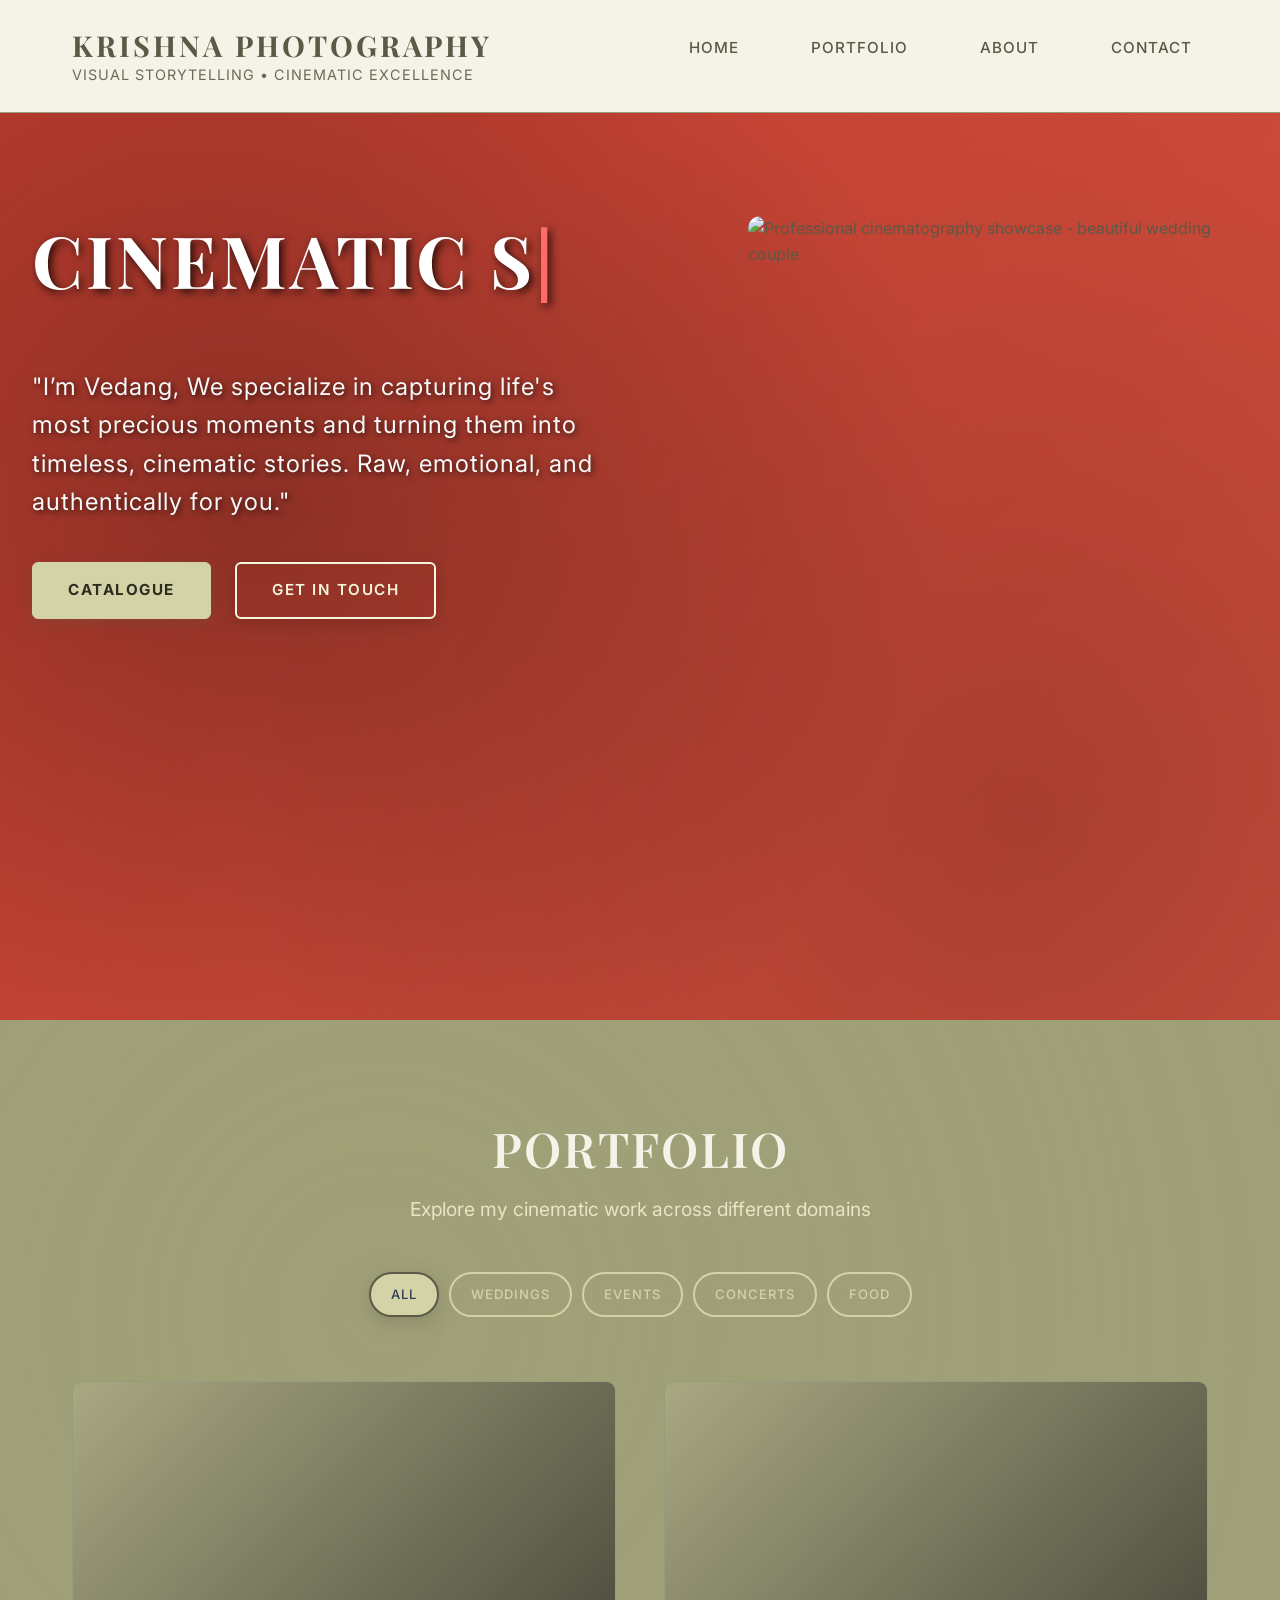
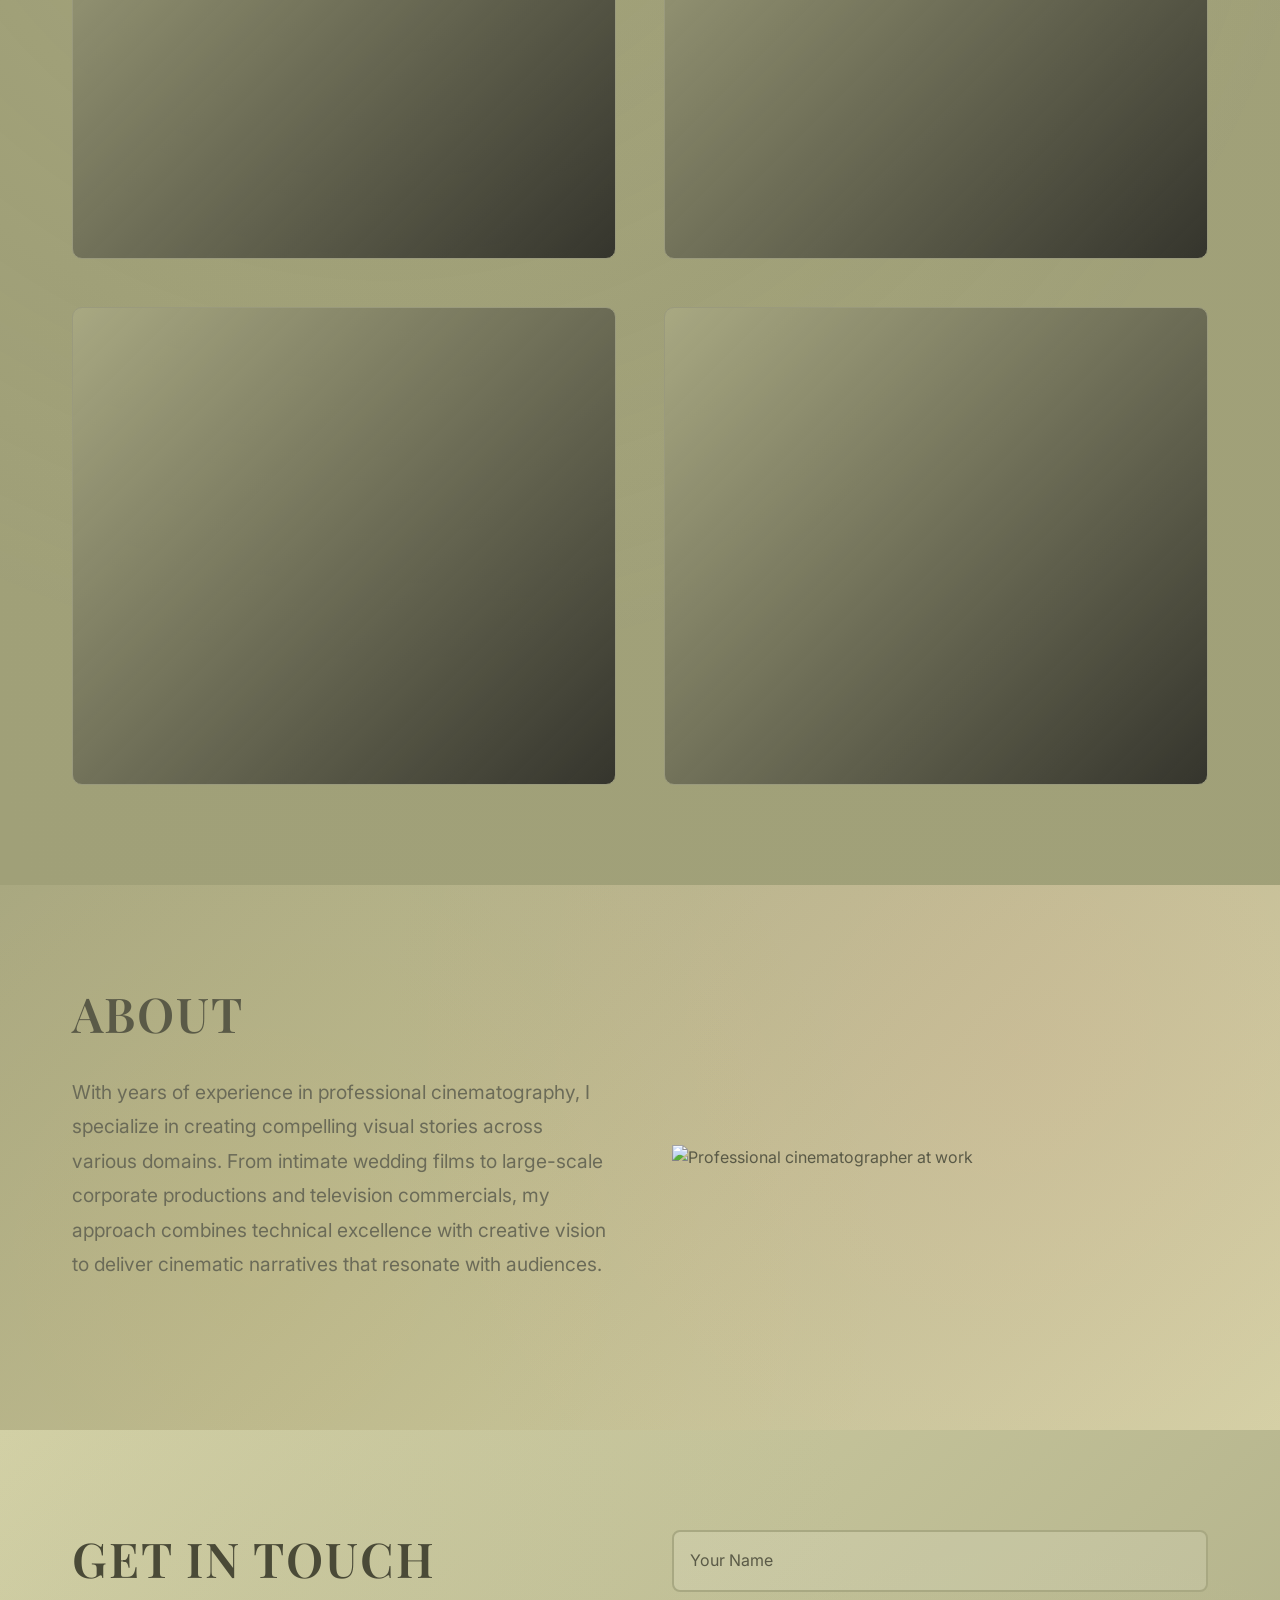
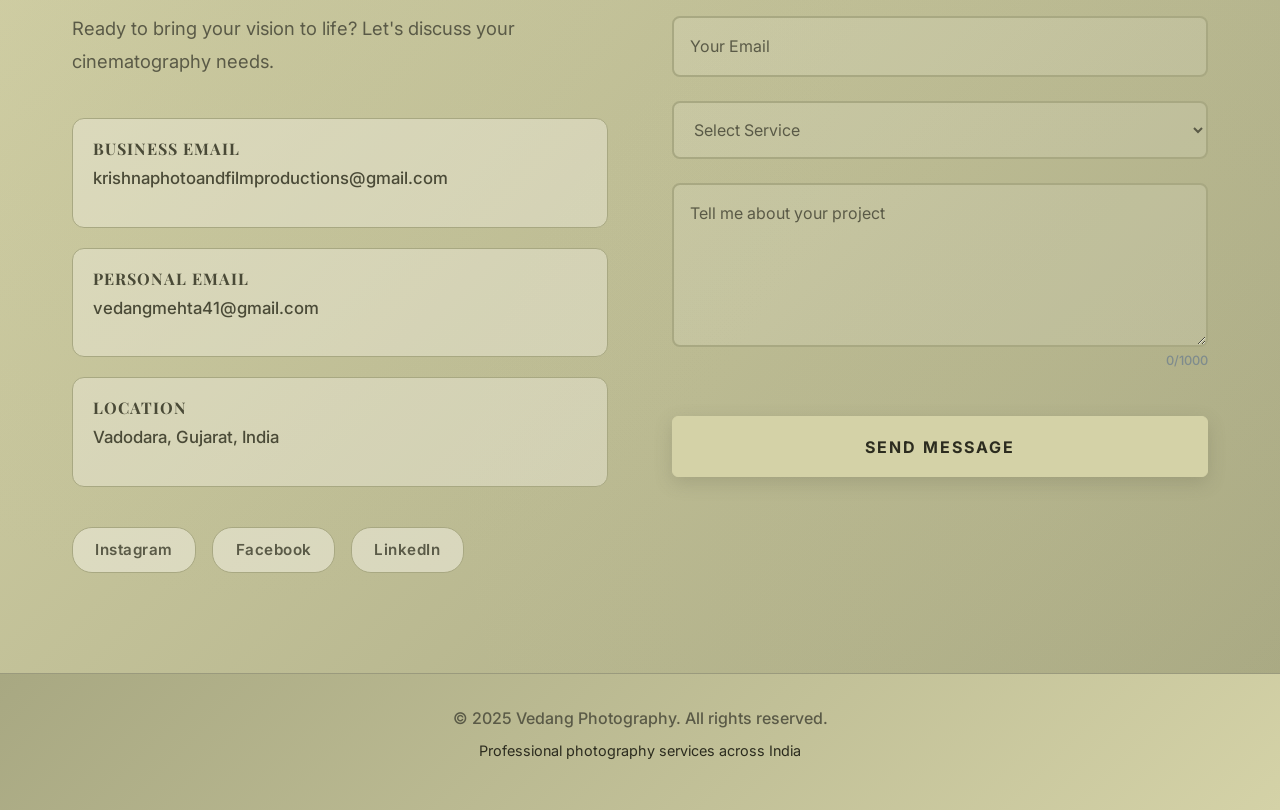
==== commit c65b8b91: "updates" ====
--- a/index.html
+++ b/index.html
@@ -397,7 +397,7 @@
                             </div>
                         </div>
                         <div class="social-links">
-                            <a href="https://www.instagram.com/vedang_bbx?igsh=MTgzZ3EwdGtpbzIz" target="_blank" class="social-link">Instagram</a>
+                            <a href="https://www.instagram.com/krishnaproductionstudio?igsh=MTFkMW1kdXlrdDRhOA==" target="_blank" class="social-link">Instagram</a>
                             <a href="https://www.facebook.com/share/1E7jkiGJbV/" target="_blank" class="social-link">Facebook</a>
                             <a href="https://www.linkedin.com/in/vedang-mehta-94881029b?utm_source=share&utm_campaign=share_via&utm_content=profile&utm_medium=android_app" class="social-link">LinkedIn</a>
                         </div>
--- a/css/critical-optimized.css
+++ b/css/critical-optimized.css
@@ -284,3 +284,20 @@
         padding: 0 1rem;
     }
 }
+
+/* Contact Links */
+.contact-item a,
+.contact-item a:link,
+.contact-item a:visited,
+.contact-link,
+a.contact-link {
+    color: #4a4a37 !important;
+    text-decoration: none !important;
+}
+
+.contact-item a:hover,
+.contact-link:hover,
+a.contact-link:hover {
+    color: #1a1a12 !important;
+    text-decoration: underline !important;
+}
--- a/css/critical-optimized.css
+++ b/css/critical-optimized.css
@@ -284,3 +284,20 @@
         padding: 0 1rem;
     }
 }
+
+/* Contact Links */
+.contact-item a,
+.contact-item a:link,
+.contact-item a:visited,
+.contact-link,
+a.contact-link {
+    color: #4a4a37 !important;
+    text-decoration: none !important;
+}
+
+.contact-item a:hover,
+.contact-link:hover,
+a.contact-link:hover {
+    color: #1a1a12 !important;
+    text-decoration: underline !important;
+}
--- a/css/style.css
+++ b/css/style.css
@@ -6,17 +6,23 @@
 }
 
 /* Prevent cursor blinking anywhere */
-*, *:before, *:after {
+*,
+*:before,
+*:after {
     caret-color: transparent;
 }
 
 /* Additional cursor prevention */
-body, html {
+body,
+html {
     caret-color: transparent !important;
 }
 
 /* Prevent text cursor on all interactive elements */
-input, textarea, [contenteditable], [contenteditable="true"] {
+input,
+textarea,
+[contenteditable],
+[contenteditable="true"] {
     caret-color: auto;
 }
 
@@ -87,7 +93,9 @@
 }
 
 /* Typography */
-h1, h2, h3 {
+h1,
+h2,
+h3 {
     font-family: 'Playfair Display', serif;
     font-weight: 600;
 }
@@ -153,14 +161,16 @@
 .hero-image img {
     width: 100%;
     height: auto;
-    aspect-ratio: 16 / 9; /* Reserve space for hero images */
+    aspect-ratio: 16 / 9;
+    /* Reserve space for hero images */
     display: block;
 }
 
 .gallery-item img {
     width: 100%;
     height: auto;
-    aspect-ratio: 3 / 2; /* Typical gallery aspect ratio */
+    aspect-ratio: 3 / 2;
+    /* Typical gallery aspect ratio */
     object-fit: cover;
     display: block;
 }
@@ -219,7 +229,7 @@
     align-items: center;
     justify-content: center;
     padding: 120px 0 80px;
-    background: 
+    background:
         linear-gradient(135deg, rgba(245, 243, 231, 0.1) 0%, rgba(212, 210, 167, 0.2) 50%, rgba(168, 168, 130, 0.3) 100%),
         #c0392b;
     background-size: cover;
@@ -240,7 +250,7 @@
     gap: 5rem;
     opacity: 0;
     transform: translateY(40px);
-    animation: heroFadeIn 1.2s cubic-bezier(.77,0,.175,1) 0.2s forwards;
+    animation: heroFadeIn 1.2s cubic-bezier(.77, 0, .175, 1) 0.2s forwards;
 }
 
 /* Fallback for hero animation: always visible if animation fails */
@@ -248,1243 +258,604 @@
 .hero-container {
     opacity: 1 !important;
 }
+
 @media (prefers-reduced-motion: no-preference) {
     .hero-container {
         opacity: 0;
         transform: translateY(40px);
-        animation: heroFadeIn 1.2s cubic-bezier(.77,0,.175,1) 0.2s forwards;
-/* Remove stray closing brace to fix CSS syntax */
-}
-
-@keyframes heroFadeIn {
-    to {
-        opacity: 1;
-        transform: none;
-    }
-}
-
-.hero::before {
-    content: '';
-    position: absolute;
-    top: 0;
-    left: 0;
-    right: 0;
-    bottom: 0;
-    background: 
-        radial-gradient(circle at 20% 50%, rgba(0, 0, 0, 0.3) 0%, transparent 60%),
-        radial-gradient(circle at 80% 80%, rgba(0, 0, 0, 0.2) 0%, transparent 60%),
-        linear-gradient(135deg, rgba(192, 57, 43, 0.8) 0%, rgba(231, 76, 60, 0.6) 100%);
-    pointer-events: none;
-}
-
-.hero-content {
-    flex: 1;
-    max-width: 650px;
-    position: relative;
-    z-index: 2;
-    padding: 6rem 2rem 2rem 0;
-    box-sizing: border-box;
-    flex-shrink: 0;
-    display: block;
-    position: relative;
-}
-
-.hero-title {
-    font-size: 4.5rem;
-    font-weight: 700;
-    letter-spacing: 3px;
-    margin-bottom: 3rem;
-    min-height: 6.5rem; /* Reserve space for animation */
-    display: block;
-    position: relative;
-    color: #ffffff;
-    line-height: 1.2;
-    text-shadow: 3px 3px 8px rgba(0, 0, 0, 0.8);
-    text-align: left;
-    caret-color: transparent !important;
-    user-select: none !important;
-    -webkit-user-select: none !important;
-    -moz-user-select: none !important;
-    -ms-user-select: none !important;
-    pointer-events: none !important;
-    outline: none !important;
-    border: none !important;
-    cursor: default !important;
-    -webkit-touch-callout: none !important;
-    -webkit-tap-highlight-color: transparent !important;
-}
-
-.hero-subtitle {
-    font-size: 1.5rem;
-    color: #f8f8f8;
-    margin-bottom: 2.5rem;
-    letter-spacing: 1px;
-    text-shadow: 2px 2px 6px rgba(0, 0, 0, 0.7);
-    line-height: 1.6;
-}
-
-.hero-cta {
-    display: flex;
-    gap: 1.5rem;
-    flex-wrap: wrap;
-}
-
-.btn {
-    display: inline-flex;
-    align-items: center;
-    justify-content: center;
-    padding: 0.95rem 2.2rem;
-    border: 1.5px solid transparent;
-    text-decoration: none;
-    font-size: 0.95rem;
-    font-weight: 600;
-    letter-spacing: 1.5px;
-    text-transform: uppercase;
-    cursor: pointer;
-    border-radius: 6px;
-    position: relative;
-    overflow: hidden;
-    z-index: 1;
-    transition: transform 0.35s cubic-bezier(0.2, 0.8, 0.2, 1),
-                box-shadow 0.35s cubic-bezier(0.2, 0.8, 0.2, 1),
-                background-color 0.35s ease,
-                border-color 0.35s ease,
-                color 0.35s ease,
-                filter 0.35s ease;
-    will-change: transform, box-shadow;
-}
-
-.btn::before {
-    content: '';
-    position: absolute;
-    top: 0;
-    left: -100%;
-    width: 60%;
-    height: 100%;
-    background: linear-gradient(90deg, transparent, rgba(255, 255, 255, 0.3), transparent);
-    transform: skewX(-20deg);
-    transition: left 0.75s cubic-bezier(0.2, 0.8, 0.2, 1);
-    pointer-events: none;
-    z-index: 2;
-}
-
-.btn:hover::before {
-    left: 180%;
-}
-
-.btn:active {
-    transform: translateY(0) scale(0.98);
-}
-
-.btn-primary {
-    background: #d4d2a7;
-    color: #2c2c1f;
-    border-color: #d4d2a7;
-    box-shadow: 0 4px 15px rgba(90, 90, 71, 0.25);
-    font-weight: 700;
-}
-
-.btn-primary:hover {
-    background: #e6e4be;
-    border-color: #e6e4be;
-    color: #1a1a12;
-    transform: translateY(-3px) scale(1.02);
-    box-shadow: 0 10px 25px rgba(90, 90, 71, 0.35), 0 0 20px rgba(212, 210, 167, 0.4);
-}
-
-.btn-secondary {
-    background-color: transparent;
-    color: #f5f5dc;
-    border: 2px solid #f5f5dc;
-    box-shadow: 0 4px 15px rgba(0, 0, 0, 0.15);
-}
-
-.btn-secondary:hover {
-    background-color: #f5f5dc;
-    color: #3a3a2d;
-    border-color: #f5f5dc;
-    transform: translateY(-3px) scale(1.02);
-    box-shadow: 0 10px 25px rgba(245, 245, 220, 0.4), 0 0 20px rgba(245, 245, 220, 0.3);
-}
-
-.hero-image {
-    flex: 0 0 45%;
-    max-width: 500px;
-    position: relative;
-    overflow: hidden;
-    border-radius: 12px;
-    margin-left: 2rem;
-    margin-top: 6rem;
-    flex-shrink: 0;
-    align-self: flex-start;
-}
-
-.hero-image img {
-    width: 100%;
-    height: 400px;
-    object-fit: cover;
-    border-radius: 12px;
-    transition: transform 0.3s ease;
-}
-
-.hero-image img:hover {
-    transform: scale(1.02);
-}
-
-.image-placeholder {
-    width: 100%;
-    height: 400px;
-    background: linear-gradient(45deg, var(--border-dark) 25%, transparent 25%), 
-                linear-gradient(-45deg, var(--border-dark) 25%, transparent 25%), 
-                linear-gradient(45deg, transparent 75%, var(--border-dark) 75%), 
-                linear-gradient(-45deg, transparent 75%, var(--border-dark) 75%);
-    background-size: 20px 20px;
-    background-position: 0 0, 0 10px, 10px -10px, -10px 0px;
-    display: flex;
-    align-items: center;
-    justify-content: center;
-    color: #888;
-    font-weight: 500;
-    text-align: center;
-    border: 2px dashed #ccc;
-}
-
-/* Portfolio Section */
-.portfolio {
-    padding: 100px 0;
-    background: 
-        linear-gradient(135deg, rgba(168, 168, 130, 0.2) 0%, rgba(90, 90, 71, 0.3) 100%),
-        #a0a078;
-    background-size: cover;
-    background-position: center;
-    background-attachment: fixed;
-    position: relative;
-}
-
-.portfolio::before {
-    content: '';
-    position: absolute;
-    top: 0;
-    left: 0;
-    right: 0;
-    bottom: 0;
-    background: 
-        radial-gradient(circle at 30% 20%, rgba(160, 160, 120, 0.15) 0%, transparent 65%),
-        radial-gradient(circle at 70% 80%, rgba(168, 168, 130, 0.1) 0%, transparent 65%);
-    pointer-events: none;
-}
-
-.portfolio-grid {
-    display: grid;
-    grid-template-columns: repeat(auto-fit, minmax(350px, 1fr));
-    gap: 3rem;
-    margin-top: 4rem;
-    /* Hardware acceleration for smoother scroll */
-    transform: translateZ(0);
-}
-
-.portfolio-item {
-    background: linear-gradient(135deg, var(--bg-light) 0%, rgba(26, 26, 26, 0.8) 100%);
-    border: 1px solid var(--border-dark);
-    border-radius: 10px;
-    overflow: hidden;
-    transition: transform 0.2s ease;
-    cursor: pointer;
-    /* Remove will-change for better mobile perf */
-    transform: translateZ(0);
-}
-
-.portfolio-item:hover {
-    transform: translateY(-4px) scale(1.01);
-    box-shadow: 0 4px 12px rgba(0,0,0,0.10);
-    z-index: 2;
-}
-
-.portfolio-image {
-    height: 280px;
-    overflow: hidden;
-    position: relative;
-}
-
-.portfolio-image::after {
-    content: '';
-    position: absolute;
-    top: 0;
-    left: 0;
-    right: 0;
-    bottom: 0;
-    background: linear-gradient(135deg, rgba(255, 107, 107, 0.1), rgba(255, 165, 0, 0.1));
-    opacity: 0;
-    transition: opacity 0.3s ease;
-}
-
-.portfolio-item:hover .portfolio-image::after {
-    opacity: 1;
-}
-
-.portfolio-image .image-placeholder {
-    height: 100%;
-    transition: transform 0.3s ease;
-    background: linear-gradient(45deg, var(--bg-dark) 25%, transparent 25%), 
-                linear-gradient(-45deg, var(--bg-dark) 25%, transparent 25%), 
-                linear-gradient(45deg, transparent 75%, var(--bg-dark) 75%), 
-                linear-gradient(-45deg, transparent 75%, var(--bg-dark) 75%);
-    background-size: 15px 15px;
-    background-color: var(--bg-light);
-    display: flex;
-    align-items: center;
-    justify-content: center;
-    color: var(--text-muted);
-    font-weight: 600;
-    text-align: center;
-}
-
-.portfolio-item:hover .portfolio-image .image-placeholder {
-    transform: scale(1.05);
-}
-
-/* Direct portfolio image styles (without carousel) */
-.portfolio-image img {
-    width: 100%;
-    height: 100%;
-    object-fit: cover;
-    object-position: center;
-    transition: transform 0.3s ease;
-    display: block;
-}
-
-.portfolio-item:hover .portfolio-image img {
-    transform: scale(1.05);
-}
-
-.carousel-slide .image-placeholder {
-    width: 100%;
-    height: 100%;
-    transition: transform 0.3s ease;
-    background: linear-gradient(45deg, var(--bg-dark) 25%, transparent 25%), 
-                linear-gradient(-45deg, var(--bg-dark) 25%, transparent 25%), 
-                linear-gradient(45deg, transparent 75%, var(--bg-dark) 75%), 
-                linear-gradient(-45deg, transparent 75%, var(--bg-dark) 75%);
-    background-size: 15px 15px;
-    background-color: var(--bg-light);
-    display: flex;
-    align-items: center;
-    justify-content: center;
-    color: var(--text-muted);
-    font-weight: 600;
-    text-align: center;
-}
-
-.portfolio-content {
-    padding: 2rem;
-}
-
-.portfolio-title {
-    font-size: 1.5rem;
-    margin-bottom: 0.5rem;
-    letter-spacing: 2px;
-    color: #f5f3e7;
-}
-
-.portfolio-description {
-    color: #e6e6c7;
-    margin-bottom: 1.5rem;
-    line-height: 1.6;
-}
-
-.portfolio-link {
-    color: #f5f5dc;
-    text-decoration: none;
-    font-weight: 600;
-    letter-spacing: 1px;
-    transition: all 0.3s ease;
-    position: relative;
-    display: inline-block;
-}
-
-.portfolio-link::after {
-    content: '';
-    position: absolute;
-    bottom: -2px;
-    left: 0;
-    width: 0;
-    height: 2px;
-    background: var(--primary-color);
-    transition: width 0.3s ease;
-}
-
-.portfolio-link:hover {
-    color: var(--secondary-color);
-    transform: translateX(5px);
-}
-
-.portfolio-link:hover::after {
-    width: 100%;
-}
-
-/* About Section */
-.about {
-    padding: 100px 0;
-    background: linear-gradient(135deg, var(--bg-light) 0%, var(--bg-darker) 100%);
-    position: relative;
-}
-
-.about::before {
-    content: '';
-    position: absolute;
-    top: 0;
-    left: 0;
-    right: 0;
-    bottom: 0;
-    background: 
-        radial-gradient(circle at 80% 30%, rgba(255, 107, 107, 0.08) 0%, transparent 60%),
-        radial-gradient(circle at 20% 70%, rgba(255, 165, 0, 0.05) 0%, transparent 60%);
-    pointer-events: none;
-}
-
-.about-content {
-    display: grid;
-    grid-template-columns: 1fr 1fr;
-    gap: 4rem;
-    align-items: center;
-    position: relative;
-    z-index: 2;
-}
-
-.about-text .section-title {
-    text-align: left;
-    margin-bottom: 2rem;
-    color: var(--text-light);
-}
-
-.about-description {
-    font-size: 1.2rem;
-    color: var(--text-muted);
-    line-height: 1.8;
-    margin-bottom: 3rem;
-}
-
-.about-stats {
-    display: flex;
-    gap: 3rem;
-}
-
-.stat {
-    text-align: left;
-    padding: 20px;
-    background: rgba(255, 255, 255, 0.05);
-    border-radius: 10px;
-    border: 1px solid var(--border-dark);
-    transition: all 0.3s ease;
-    backdrop-filter: blur(10px);
-}
-
-.stat:hover {
-    transform: translateY(-5px);
-    box-shadow: 0 10px 30px rgba(255, 107, 107, 0.2);
-    border-color: var(--primary-color);
-}
-
-.stat-number {
-    font-size: 2.5rem;
-    color: var(--primary-color);
-    font-weight: 700;
-    margin-bottom: 0.5rem;
-    transition: all 0.3s ease;
-}
-
-.stat-label {
-    color: var(--text-muted);
-    font-weight: 500;
-    letter-spacing: 1px;
-}
-
-.about-image .image-placeholder {
-    height: 500px;
-    background: linear-gradient(45deg, var(--bg-dark) 25%, transparent 25%), 
-                linear-gradient(-45deg, var(--bg-dark) 25%, transparent 25%), 
-                linear-gradient(45deg, transparent 75%, var(--bg-dark) 75%), 
-                linear-gradient(-45deg, transparent 75%, var(--bg-dark) 75%);
-    background-size: 15px 15px;
-    background-color: var(--bg-light);
-    border: 1px solid var(--border-dark);
-    border-radius: 10px;
-    display: flex;
-    align-items: center;
-    justify-content: center;
-    color: var(--text-muted);
-    font-weight: 600;
-    text-align: center;
-}
-
-/* Contact Section */
-.contact {
-    padding: 100px 0;
-    background: linear-gradient(135deg, var(--bg-darker) 0%, var(--bg-light) 100%);
-    color: #5a5a47;
-    position: relative;
-}
-
-.contact::before {
-    content: '';
-    position: absolute;
-    top: 0;
-    left: 0;
-    right: 0;
-    bottom: 0;
-    background: 
-        radial-gradient(circle at 20% 20%, rgba(168, 168, 130, 0.1) 0%, transparent 50%),
-        radial-gradient(circle at 80% 80%, rgba(212, 210, 167, 0.08) 0%, transparent 50%);
-    pointer-events: none;
-}
-
-.contact .section-title {
-    color: #4a4a37;
-    text-align: left;
-    margin-bottom: 1.5rem;
-}
-
-.contact-content {
-    display: grid;
-    grid-template-columns: 1fr 1fr;
-    gap: 4rem;
-    position: relative;
-    z-index: 2;
-    align-items: start;
-}
-
-.contact-description {
-    font-size: 1.15rem;
-    color: #5a5a47;
-    margin-bottom: 2.5rem;
-    line-height: 1.8;
-}
-
-.contact-details {
-    margin-bottom: 2.5rem;
-    display: flex;
-    flex-direction: column;
-    gap: 1.25rem;
-}
-
-.contact-item {
-    margin-bottom: 0;
-    padding: 20px;
-    background: rgba(245, 243, 231, 0.4);
-    border-radius: 12px;
-    border: 1px solid #a8a882;
-    transition: all 0.3s ease;
-    backdrop-filter: blur(10px);
-    -webkit-backdrop-filter: blur(10px);
-    box-sizing: border-box;
-    overflow: hidden;
-}
-
-.contact-item:hover {
-    transform: translateY(-3px);
-    box-shadow: 0 10px 25px rgba(90, 90, 71, 0.15);
-    border-color: #5a5a47;
-}
-
-.contact-item h3 {
-    color: #4a4a37;
-    margin-bottom: 0.5rem;
-    font-size: 1rem;
-    letter-spacing: 1px;
-    text-transform: uppercase;
-    font-weight: 700;
-}
-
-.contact-item p,
-.contact-item a,
-.contact-link {
-    color: #5a5a47;
-    font-size: 1.05rem;
-    font-weight: 500;
-    line-height: 1.4;
-    word-break: break-word;
-    overflow-wrap: anywhere;
-    text-decoration: none;
-    transition: color 0.3s ease;
-    display: inline-block;
-    max-width: 100%;
-}
-
-.contact-item a:hover,
-.contact-link:hover {
-    color: #2c2c1f;
-    text-decoration: underline;
-}
-
-.social-links {
-    display: flex;
-    gap: 1rem;
-    flex-wrap: wrap;
-    align-items: center;
-}
-
-.social-link {
-    display: inline-flex;
-    align-items: center;
-    justify-content: center;
-    padding: 0.6rem 1.4rem;
-    color: #5a5a47;
-    background: rgba(245, 243, 231, 0.5);
-    border: 1px solid #a8a882;
-    border-radius: 20px;
-    text-decoration: none;
-    font-weight: 600;
-    font-size: 0.95rem;
-    letter-spacing: 0.5px;
-    transition: all 0.3s ease;
-}
-
-.social-link:hover {
-    background: #5a5a47;
-    color: #f5f3e7;
-    border-color: #5a5a47;
-    transform: translateY(-2px);
-    box-shadow: 0 4px 12px rgba(90, 90, 71, 0.2);
-}
-
-/* Contact Form */
-.form {
-    display: flex;
-    flex-direction: column;
-    gap: 1.5rem;
-}
-
-.form-group {
-    display: flex;
-    flex-direction: column;
-}
-
-.form input,
-.form select,
-.form textarea {
-    padding: 1rem;
-    border: 2px solid #a8a882;
-    background: rgba(245, 243, 231, 0.15);
-    color: #5a5a47;
-    font-size: 1rem;
-    border-radius: 8px;
-    transition: all 0.3s ease;
-    backdrop-filter: blur(10px);
-}
-
-.form input:focus,
-.form select:focus,
-.form textarea:focus {
-    outline: none;
-    border-color: var(--primary-color);
-    box-shadow: 0 0 0 3px rgba(90, 90, 71, 0.2);
-    background: rgba(245, 243, 231, 0.15);
-}
-
-.form input::placeholder,
-.form textarea::placeholder {
-    color: #5a5a47;
-}
-
-.form select {
-    cursor: pointer;
-}
-
-.form select option {
-    background: #f5f3e7;
-    color: #5a5a47;
-    padding: 10px;
-}
-
-.form textarea {
-    resize: vertical;
-    min-height: 120px;
-}
-
-/* Enhanced Form Submit Button */
-.form .btn-primary {
-    margin-top: 20px;
-    width: 100%;
-    padding: 1.1rem 2.2rem;
-    font-size: 1rem;
-    font-weight: 700;
-    text-transform: uppercase;
-    letter-spacing: 2px;
-    background: #d4d2a7;
-    border: 1.5px solid #d4d2a7;
-    border-radius: 6px;
-    color: #2c2c1f;
-    cursor: pointer;
-    box-shadow: 0 6px 18px rgba(90, 90, 71, 0.22);
-    position: relative;
-    overflow: hidden;
-    transition: transform 0.35s cubic-bezier(0.2, 0.8, 0.2, 1),
-                box-shadow 0.35s cubic-bezier(0.2, 0.8, 0.2, 1),
-                background-color 0.35s ease,
-                border-color 0.35s ease,
-                color 0.35s ease;
-    will-change: transform, box-shadow;
-}
-
-.form .btn-primary:hover {
-    background: #e6e4be;
-    border-color: #e6e4be;
-    color: #1a1a12;
-    transform: translateY(-3px) scale(1.01);
-    box-shadow: 0 10px 25px rgba(90, 90, 71, 0.35), 0 0 20px rgba(212, 210, 167, 0.4);
-}
-
-.form .btn-primary:active {
-    transform: translateY(-1px) scale(0.99);
-    box-shadow: 0 4px 12px rgba(90, 90, 71, 0.25);
-}
-
-/* Footer */
-.footer {
-    padding: 2rem 0;
-    background: linear-gradient(135deg, var(--bg-light) 0%, var(--bg-darker) 100%);
-    color: var(--text-muted);
-    text-align: center;
-    border-top: 1px solid var(--border-dark);
-}
-
-.footer-text {
-    margin-bottom: 0.5rem;
-    font-weight: 500;
-    color: var(--text-light);
-}
-
-.footer-subtext {
-    font-size: 0.9rem;
-    color: var(--text-dark);
-}
-
-/* --- Interactive Animations --- */
-
-/* Fade-in and slide-up for hero section */
-.hero-container {
-    opacity: 0;
-    transform: translateY(40px);
-    animation: heroFadeIn 1.2s cubic-bezier(.77,0,.175,1) 0.2s forwards;
-}
-@keyframes heroFadeIn {
-    to {
-        opacity: 1;
-        transform: none;
-    }
-}
-
-/* Portfolio item hover scale and shadow */
-.portfolio-item {
-    transition: transform 0.4s cubic-bezier(.77,0,.175,1), box-shadow 0.4s cubic-bezier(.77,0,.175,1);
-}
-.portfolio-item:hover {
-    transform: translateY(-8px) scale(1.03);
-    box-shadow: 0 12px 32px rgba(0,0,0,0.18);
-    z-index: 2;
-}
-
-
-/* Carousel image zoom on hover */
-.carousel-item img {
-    transition: transform 0.5s cubic-bezier(.77,0,.175,1);
-}
-.carousel-item img:hover {
-    transform: scale(1.06);
-    z-index: 2;
-}
-
-/* Navbar link underline animation */
-.nav-link {
-    position: relative;
-    overflow: visible;
-}
-.nav-link::after {
-    content: '';
-    position: absolute;
-    left: 0;
-    bottom: -4px;
-    width: 0;
-    height: 2px;
-    background: var(--accent-gold, #8b8b6e);
-    transition: width 0.3s cubic-bezier(.77,0,.175,1);
-}
-.nav-link:hover::after {
-    width: 100%;
-}
-
-/* ==========================================================================
-   RESPONSIVE DESIGN & MOBILE OPTIMIZATIONS
-   ========================================================================== */
-
-/* Tablets & Mobile Devices (<= 768px) */
-@media (max-width: 768px) {
-    :root {
-        --header-height: 75px;
-    }
-
-    /* Prevent body scroll when mobile menu is open */
-    body.menu-open {
-        overflow: hidden;
-        touch-action: none;
-    }
-
-    .container {
-        padding: 0 1rem;
-        max-width: 100%;
-        box-sizing: border-box;
-    }
-
-    /* Header & Navigation */
-    .header {
-        padding: 0.6rem 0;
-        min-height: var(--header-height, 75px);
-        background: rgba(245, 243, 231, 0.96) !important;
-        backdrop-filter: blur(15px);
-        -webkit-backdrop-filter: blur(15px);
-    }
-
-    .nav {
-        padding: 0 1rem;
-        min-height: var(--header-height, 75px);
-        display: flex;
-        justify-content: space-between;
-        align-items: center;
-        box-sizing: border-box;
-    }
-
-    .nav-brand {
-        flex: 1;
-        max-width: calc(100% - 48px);
-        display: flex;
-        flex-direction: column;
-        align-items: flex-start;
-        text-align: left;
-    }
-
-    .brand-title {
-        font-size: clamp(1.1rem, 4.2vw, 1.45rem);
-        font-weight: 700;
-        letter-spacing: 1.5px;
-        line-height: 1.2;
-        color: var(--text-light);
-        text-align: left;
-        margin: 0;
-        white-space: nowrap;
-        overflow: hidden;
-        text-overflow: ellipsis;
-        max-width: 100%;
-    }
-
-    .brand-subtitle {
-        font-size: clamp(0.55rem, 2.2vw, 0.72rem);
-        letter-spacing: 0.6px;
-        line-height: 1.2;
-        color: var(--text-muted);
-        text-align: left;
-        margin-top: 0.15rem;
-        white-space: nowrap;
-        overflow: hidden;
-        text-overflow: ellipsis;
-        max-width: 100%;
-    }
-
-    .menu-toggle {
-        display: flex;
-        flex-direction: column;
-        justify-content: space-around;
-        width: 32px;
-        height: 32px;
-        padding: 4px;
-        background: transparent;
-        border: none;
-        cursor: pointer;
-        z-index: 1002;
-        order: 2;
-        margin-left: 0.5rem;
-        flex-shrink: 0;
-    }
-
-    .menu-toggle span {
-        width: 24px;
-        height: 2.5px;
-        background-color: var(--text-light);
-        border-radius: 2px;
-        transition: all 0.3s ease;
-    }
-
-    .menu-toggle.active span:nth-child(1) {
-        transform: rotate(45deg) translate(5px, 5px);
-    }
-
-    .menu-toggle.active span:nth-child(2) {
-        opacity: 0;
-        transform: scale(0);
-    }
-
-    .menu-toggle.active span:nth-child(3) {
-        transform: rotate(-45deg) translate(5px, -5px);
-    }
-
-    .nav-menu {
-        display: none;
-        position: fixed;
-        top: var(--header-height, 75px);
+        animation: heroFadeIn 1.2s cubic-bezier(.77, 0, .175, 1) 0.2s forwards;
+        /* Remove stray closing brace to fix CSS syntax */
+    }
+
+    @keyframes heroFadeIn {
+        to {
+            opacity: 1;
+            transform: none;
+        }
+    }
+
+    .hero::before {
+        content: '';
+        position: absolute;
+        top: 0;
         left: 0;
         right: 0;
         bottom: 0;
-        width: 100vw;
-        height: calc(100vh - var(--header-height, 75px));
-        background: rgba(245, 243, 231, 0.98);
-        backdrop-filter: blur(20px);
-        -webkit-backdrop-filter: blur(20px);
-        flex-direction: column;
+        background:
+            radial-gradient(circle at 20% 50%, rgba(0, 0, 0, 0.3) 0%, transparent 60%),
+            radial-gradient(circle at 80% 80%, rgba(0, 0, 0, 0.2) 0%, transparent 60%),
+            linear-gradient(135deg, rgba(192, 57, 43, 0.8) 0%, rgba(231, 76, 60, 0.6) 100%);
+        pointer-events: none;
+    }
+
+    .hero-content {
+        flex: 1;
+        max-width: 650px;
+        position: relative;
+        z-index: 2;
+        padding: 6rem 2rem 2rem 0;
+        box-sizing: border-box;
+        flex-shrink: 0;
+        display: block;
+        position: relative;
+    }
+
+    .hero-title {
+        font-size: 4.5rem;
+        font-weight: 700;
+        letter-spacing: 3px;
+        margin-bottom: 3rem;
+        min-height: 6.5rem;
+        /* Reserve space for animation */
+        display: block;
+        position: relative;
+        color: #ffffff;
+        line-height: 1.2;
+        text-shadow: 3px 3px 8px rgba(0, 0, 0, 0.8);
+        text-align: left;
+        caret-color: transparent !important;
+        user-select: none !important;
+        -webkit-user-select: none !important;
+        -moz-user-select: none !important;
+        -ms-user-select: none !important;
+        pointer-events: none !important;
+        outline: none !important;
+        border: none !important;
+        cursor: default !important;
+        -webkit-touch-callout: none !important;
+        -webkit-tap-highlight-color: transparent !important;
+    }
+
+    .hero-subtitle {
+        font-size: 1.5rem;
+        color: #f8f8f8;
+        margin-bottom: 2.5rem;
+        letter-spacing: 1px;
+        text-shadow: 2px 2px 6px rgba(0, 0, 0, 0.7);
+        line-height: 1.6;
+    }
+
+    .hero-cta {
+        display: flex;
+        gap: 1.5rem;
+        flex-wrap: wrap;
+    }
+
+    .btn {
+        display: inline-flex;
+        align-items: center;
         justify-content: center;
-        align-items: center;
-        padding: 2rem 1.5rem;
-        gap: 1.5rem;
-        box-shadow: 0 5px 30px rgba(0, 0, 0, 0.12);
-        z-index: 999;
-        border-top: 1px solid var(--border-dark);
-        overflow-y: auto;
-        -webkit-overflow-scrolling: touch;
-    }
-
-    .nav-menu.active {
-        display: flex;
-        animation: slideDown 0.3s ease-out;
-    }
-
-    @keyframes slideDown {
-        from {
-            opacity: 0;
-            transform: translateY(-15px);
-        }
-        to {
-            opacity: 1;
-            transform: translateY(0);
-        }
-    }
-
-    .nav-link {
-        font-size: 1.25rem;
+        padding: 0.95rem 2.2rem;
+        border: 1.5px solid transparent;
+        text-decoration: none;
+        font-size: 0.95rem;
         font-weight: 600;
-        padding: 0.8rem 1.5rem;
+        letter-spacing: 1.5px;
+        text-transform: uppercase;
+        cursor: pointer;
+        border-radius: 6px;
+        position: relative;
+        overflow: hidden;
+        z-index: 1;
+        transition: transform 0.35s cubic-bezier(0.2, 0.8, 0.2, 1),
+            box-shadow 0.35s cubic-bezier(0.2, 0.8, 0.2, 1),
+            background-color 0.35s ease,
+            border-color 0.35s ease,
+            color 0.35s ease,
+            filter 0.35s ease;
+        will-change: transform, box-shadow;
+    }
+
+    .btn::before {
+        content: '';
+        position: absolute;
+        top: 0;
+        left: -100%;
+        width: 60%;
+        height: 100%;
+        background: linear-gradient(90deg, transparent, rgba(255, 255, 255, 0.3), transparent);
+        transform: skewX(-20deg);
+        transition: left 0.75s cubic-bezier(0.2, 0.8, 0.2, 1);
+        pointer-events: none;
+        z-index: 2;
+    }
+
+    .btn:hover::before {
+        left: 180%;
+    }
+
+    .btn:active {
+        transform: translateY(0) scale(0.98);
+    }
+
+    .btn-primary {
+        background: #d4d2a7;
+        color: #2c2c1f;
+        border-color: #d4d2a7;
+        box-shadow: 0 4px 15px rgba(90, 90, 71, 0.25);
+        font-weight: 700;
+    }
+
+    .btn-primary:hover {
+        background: #e6e4be;
+        border-color: #e6e4be;
+        color: #1a1a12;
+        transform: translateY(-3px) scale(1.02);
+        box-shadow: 0 10px 25px rgba(90, 90, 71, 0.35), 0 0 20px rgba(212, 210, 167, 0.4);
+    }
+
+    .btn-secondary {
+        background-color: transparent;
+        color: #f5f5dc;
+        border: 2px solid #f5f5dc;
+        box-shadow: 0 4px 15px rgba(0, 0, 0, 0.15);
+    }
+
+    .btn-secondary:hover {
+        background-color: #f5f5dc;
+        color: #3a3a2d;
+        border-color: #f5f5dc;
+        transform: translateY(-3px) scale(1.02);
+        box-shadow: 0 10px 25px rgba(245, 245, 220, 0.4), 0 0 20px rgba(245, 245, 220, 0.3);
+    }
+
+    .hero-image {
+        flex: 0 0 45%;
+        max-width: 500px;
+        position: relative;
+        overflow: hidden;
+        border-radius: 12px;
+        margin-left: 2rem;
+        margin-top: 6rem;
+        flex-shrink: 0;
+        align-self: flex-start;
+    }
+
+    .hero-image img {
         width: 100%;
-        max-width: 280px;
-        text-align: center;
-        border-bottom: 1px solid rgba(90, 90, 71, 0.12);
-        border-radius: 8px;
-        transition: all 0.25s ease;
-    }
-
-    .nav-link:hover,
-    .nav-link.active {
-        background-color: rgba(90, 90, 71, 0.1);
-        color: #2c2c1f;
-    }
-
-    .nav-link:last-child {
-        border-bottom: none;
-    }
-
-    /* Section scroll margin offset for fixed header */
-    section,
-    .hero,
-    .portfolio,
-    .about,
-    .contact,
-    [id] {
-        scroll-margin-top: calc(var(--header-height, 75px) + 15px);
-    }
-
-    /* Hero Section Mobile */
-    .hero {
-        padding-top: calc(var(--header-height, 75px) + 20px);
-        padding-bottom: 50px;
-        min-height: auto;
+        height: 400px;
+        object-fit: cover;
+        border-radius: 12px;
+        transition: transform 0.3s ease;
+    }
+
+    .hero-image img:hover {
+        transform: scale(1.02);
+    }
+
+    .image-placeholder {
+        width: 100%;
+        height: 400px;
+        background: linear-gradient(45deg, var(--border-dark) 25%, transparent 25%),
+            linear-gradient(-45deg, var(--border-dark) 25%, transparent 25%),
+            linear-gradient(45deg, transparent 75%, var(--border-dark) 75%),
+            linear-gradient(-45deg, transparent 75%, var(--border-dark) 75%);
+        background-size: 20px 20px;
+        background-position: 0 0, 0 10px, 10px -10px, -10px 0px;
         display: flex;
         align-items: center;
         justify-content: center;
-    }
-    
-    .hero-container {
+        color: #888;
+        font-weight: 500;
+        text-align: center;
+        border: 2px dashed #ccc;
+    }
+
+    /* Portfolio Section */
+    .portfolio {
+        padding: 100px 0;
+        background:
+            linear-gradient(135deg, rgba(168, 168, 130, 0.2) 0%, rgba(90, 90, 71, 0.3) 100%),
+            #a0a078;
+        background-size: cover;
+        background-position: center;
+        background-attachment: fixed;
+        position: relative;
+    }
+
+    .portfolio::before {
+        content: '';
+        position: absolute;
+        top: 0;
+        left: 0;
+        right: 0;
+        bottom: 0;
+        background:
+            radial-gradient(circle at 30% 20%, rgba(160, 160, 120, 0.15) 0%, transparent 65%),
+            radial-gradient(circle at 70% 80%, rgba(168, 168, 130, 0.1) 0%, transparent 65%);
+        pointer-events: none;
+    }
+
+    .portfolio-grid {
+        display: grid;
+        grid-template-columns: repeat(auto-fit, minmax(350px, 1fr));
+        gap: 3rem;
+        margin-top: 4rem;
+        /* Hardware acceleration for smoother scroll */
+        transform: translateZ(0);
+    }
+
+    .portfolio-item {
+        background: linear-gradient(135deg, var(--bg-light) 0%, rgba(26, 26, 26, 0.8) 100%);
+        border: 1px solid var(--border-dark);
+        border-radius: 10px;
+        overflow: hidden;
+        transition: transform 0.2s ease;
+        cursor: pointer;
+        /* Remove will-change for better mobile perf */
+        transform: translateZ(0);
+    }
+
+    .portfolio-item:hover {
+        transform: translateY(-4px) scale(1.01);
+        box-shadow: 0 4px 12px rgba(0, 0, 0, 0.10);
+        z-index: 2;
+    }
+
+    .portfolio-image {
+        height: 280px;
+        overflow: hidden;
+        position: relative;
+    }
+
+    .portfolio-image::after {
+        content: '';
+        position: absolute;
+        top: 0;
+        left: 0;
+        right: 0;
+        bottom: 0;
+        background: linear-gradient(135deg, rgba(255, 107, 107, 0.1), rgba(255, 165, 0, 0.1));
+        opacity: 0;
+        transition: opacity 0.3s ease;
+    }
+
+    .portfolio-item:hover .portfolio-image::after {
+        opacity: 1;
+    }
+
+    .portfolio-image .image-placeholder {
+        height: 100%;
+        transition: transform 0.3s ease;
+        background: linear-gradient(45deg, var(--bg-dark) 25%, transparent 25%),
+            linear-gradient(-45deg, var(--bg-dark) 25%, transparent 25%),
+            linear-gradient(45deg, transparent 75%, var(--bg-dark) 75%),
+            linear-gradient(-45deg, transparent 75%, var(--bg-dark) 75%);
+        background-size: 15px 15px;
+        background-color: var(--bg-light);
+        display: flex;
+        align-items: center;
+        justify-content: center;
+        color: var(--text-muted);
+        font-weight: 600;
+        text-align: center;
+    }
+
+    .portfolio-item:hover .portfolio-image .image-placeholder {
+        transform: scale(1.05);
+    }
+
+    /* Direct portfolio image styles (without carousel) */
+    .portfolio-image img {
+        width: 100%;
+        height: 100%;
+        object-fit: cover;
+        object-position: center;
+        transition: transform 0.3s ease;
+        display: block;
+    }
+
+    .portfolio-item:hover .portfolio-image img {
+        transform: scale(1.05);
+    }
+
+    .carousel-slide .image-placeholder {
+        width: 100%;
+        height: 100%;
+        transition: transform 0.3s ease;
+        background: linear-gradient(45deg, var(--bg-dark) 25%, transparent 25%),
+            linear-gradient(-45deg, var(--bg-dark) 25%, transparent 25%),
+            linear-gradient(45deg, transparent 75%, var(--bg-dark) 75%),
+            linear-gradient(-45deg, transparent 75%, var(--bg-dark) 75%);
+        background-size: 15px 15px;
+        background-color: var(--bg-light);
+        display: flex;
+        align-items: center;
+        justify-content: center;
+        color: var(--text-muted);
+        font-weight: 600;
+        text-align: center;
+    }
+
+    .portfolio-content {
+        padding: 2rem;
+    }
+
+    .portfolio-title {
+        font-size: 1.5rem;
+        margin-bottom: 0.5rem;
+        letter-spacing: 2px;
+        color: #f5f3e7;
+    }
+
+    .portfolio-description {
+        color: #e6e6c7;
+        margin-bottom: 1.5rem;
+        line-height: 1.6;
+    }
+
+    .portfolio-link {
+        color: #f5f5dc;
+        text-decoration: none;
+        font-weight: 600;
+        letter-spacing: 1px;
+        transition: all 0.3s ease;
+        position: relative;
+        display: inline-block;
+    }
+
+    .portfolio-link::after {
+        content: '';
+        position: absolute;
+        bottom: -2px;
+        left: 0;
+        width: 0;
+        height: 2px;
+        background: var(--primary-color);
+        transition: width 0.3s ease;
+    }
+
+    .portfolio-link:hover {
+        color: var(--secondary-color);
+        transform: translateX(5px);
+    }
+
+    .portfolio-link:hover::after {
+        width: 100%;
+    }
+
+    /* About Section */
+    .about {
+        padding: 100px 0;
+        background: linear-gradient(135deg, var(--bg-light) 0%, var(--bg-darker) 100%);
+        position: relative;
+    }
+
+    .about::before {
+        content: '';
+        position: absolute;
+        top: 0;
+        left: 0;
+        right: 0;
+        bottom: 0;
+        background:
+            radial-gradient(circle at 80% 30%, rgba(255, 107, 107, 0.08) 0%, transparent 60%),
+            radial-gradient(circle at 20% 70%, rgba(255, 165, 0, 0.05) 0%, transparent 60%);
+        pointer-events: none;
+    }
+
+    .about-content {
+        display: grid;
+        grid-template-columns: 1fr 1fr;
+        gap: 4rem;
+        align-items: center;
+        position: relative;
+        z-index: 2;
+    }
+
+    .about-text .section-title {
+        text-align: left;
+        margin-bottom: 2rem;
+        color: var(--text-light);
+    }
+
+    .about-description {
+        font-size: 1.2rem;
+        color: var(--text-muted);
+        line-height: 1.8;
+        margin-bottom: 3rem;
+    }
+
+    .about-stats {
+        display: flex;
+        gap: 3rem;
+    }
+
+    .stat {
+        text-align: left;
+        padding: 20px;
+        background: rgba(255, 255, 255, 0.05);
+        border-radius: 10px;
+        border: 1px solid var(--border-dark);
+        transition: all 0.3s ease;
+        backdrop-filter: blur(10px);
+    }
+
+    .stat:hover {
+        transform: translateY(-5px);
+        box-shadow: 0 10px 30px rgba(255, 107, 107, 0.2);
+        border-color: var(--primary-color);
+    }
+
+    .stat-number {
+        font-size: 2.5rem;
+        color: var(--primary-color);
+        font-weight: 700;
+        margin-bottom: 0.5rem;
+        transition: all 0.3s ease;
+    }
+
+    .stat-label {
+        color: var(--text-muted);
+        font-weight: 500;
+        letter-spacing: 1px;
+    }
+
+    .about-image .image-placeholder {
+        height: 500px;
+        background: linear-gradient(45deg, var(--bg-dark) 25%, transparent 25%),
+            linear-gradient(-45deg, var(--bg-dark) 25%, transparent 25%),
+            linear-gradient(45deg, transparent 75%, var(--bg-dark) 75%),
+            linear-gradient(-45deg, transparent 75%, var(--bg-dark) 75%);
+        background-size: 15px 15px;
+        background-color: var(--bg-light);
+        border: 1px solid var(--border-dark);
+        border-radius: 10px;
+        display: flex;
+        align-items: center;
+        justify-content: center;
+        color: var(--text-muted);
+        font-weight: 600;
+        text-align: center;
+    }
+
+    /* Contact Section */
+    .contact {
+        padding: 100px 0;
+        background: linear-gradient(135deg, var(--bg-darker) 0%, var(--bg-light) 100%);
+        color: #5a5a47;
+        position: relative;
+    }
+
+    .contact::before {
+        content: '';
+        position: absolute;
+        top: 0;
+        left: 0;
+        right: 0;
+        bottom: 0;
+        background:
+            radial-gradient(circle at 20% 20%, rgba(168, 168, 130, 0.1) 0%, transparent 50%),
+            radial-gradient(circle at 80% 80%, rgba(212, 210, 167, 0.08) 0%, transparent 50%);
+        pointer-events: none;
+    }
+
+    .contact .section-title {
+        color: #4a4a37;
+        text-align: left;
+        margin-bottom: 1.5rem;
+    }
+
+    .contact-content {
+        display: grid;
+        grid-template-columns: 1fr 1fr;
+        gap: 4rem;
+        position: relative;
+        z-index: 2;
+        align-items: start;
+    }
+
+    .contact-description {
+        font-size: 1.15rem;
+        color: #5a5a47;
+        margin-bottom: 2.5rem;
+        line-height: 1.8;
+    }
+
+    .contact-details {
+        margin-bottom: 2.5rem;
         display: flex;
         flex-direction: column;
-        text-align: center;
-        padding: 0 1rem;
-        gap: 2rem;
-        min-height: auto;
-        width: 100%;
-        box-sizing: border-box;
-    }
-
-    .hero-content {
-        max-width: 100%;
-        padding: 0;
-        margin: 0 auto;
-        box-sizing: border-box;
-    }
-
-    .hero-title {
-        font-size: clamp(1.8rem, 6.5vw, 2.6rem);
-        line-height: 1.15;
-        margin-bottom: 1rem;
-        letter-spacing: 1px;
-        text-align: center;
-    }
-
-    .animated-text {
-        display: block;
-        text-align: center;
-        word-break: break-word;
-    }
-
-    .hero-subtitle {
-        font-size: clamp(0.9rem, 3.4vw, 1.05rem);
-        line-height: 1.55;
-        margin: 0 auto 1.8rem;
-        max-width: 500px;
-        text-align: center;
-    }
-
-    .hero-cta {
-        display: flex;
-        flex-direction: column;
-        align-items: center;
-        gap: 0.9rem;
-        width: 100%;
-    }
-
-    .btn {
-        width: 100%;
-        max-width: 280px;
-        text-align: center;
-        font-size: 0.95rem;
-        padding: 0.9rem 1.8rem;
-        min-height: 48px;
-        display: inline-flex;
-        align-items: center;
-        justify-content: center;
-        border-radius: 8px;
-        box-sizing: border-box;
-    }
-
-    .hero-image {
-        width: 100%;
-        max-width: 360px;
-        height: 320px;
-        margin: 0 auto;
+        gap: 1.25rem;
+    }
+
+    .contact-item {
+        margin-bottom: 0;
+        padding: 20px;
+        background: rgba(245, 243, 231, 0.4);
         border-radius: 12px;
-        overflow: hidden;
-        order: -1;
-    }
-
-    /* Section Titles */
-    .section-title {
-        font-size: clamp(1.8rem, 5.5vw, 2.4rem);
-        margin-bottom: 0.8rem;
-        letter-spacing: 1px;
-        text-align: center;
-    }
-
-    .section-subtitle {
-        font-size: clamp(0.85rem, 3vw, 1rem);
-        padding: 0 0.5rem;
-        margin-bottom: 2rem;
-        text-align: center;
-    }
-
-    /* Portfolio Section Mobile */
-    .portfolio {
-        padding: 80px 0 60px;
-    }
-
-    .portfolio-grid {
-        display: block;
-        gap: 1.5rem;
-        padding: 0 0.5rem;
-        margin-top: 2rem;
-    }
-
-    .portfolio-item {
-        margin: 0 auto 1.5rem;
-        max-width: 100%;
-        border-radius: 12px;
-        overflow: hidden;
-        transform: none !important;
-    }
-
-    .portfolio-content {
-        padding: 1.25rem;
-    }
-
-    .portfolio-title {
-        font-size: 1.25rem;
-        margin-bottom: 0.5rem;
-    }
-
-    .portfolio-description {
-        font-size: 0.9rem;
-        line-height: 1.45;
-        margin-bottom: 1rem;
-    }
-
-    /* About Section Mobile */
-    .about {
-        padding: 80px 0 60px;
-    }
-
-    .about-content {
-        display: flex;
-        flex-direction: column;
-        gap: 2.5rem;
-        text-align: center;
-    }
-
-    .about-text {
-        text-align: center;
-    }
-
-    .about-text .section-title {
-        text-align: center;
-        margin-bottom: 1.2rem;
-    }
-
-    .about-description {
-        font-size: clamp(0.9rem, 3.4vw, 1.05rem);
-        line-height: 1.65;
-        margin: 0 auto 2rem;
-        max-width: 520px;
-        text-align: center;
-    }
-
-    .about-image {
-        max-width: 360px;
-        margin: 0 auto;
-    }
-
-    .about-image img {
-        width: 100%;
-        height: auto;
-        border-radius: 12px;
-        box-shadow: 0 8px 24px rgba(0, 0, 0, 0.12);
-    }
-
-    /* Contact Section Mobile */
-    .contact {
-        padding: 85px 0 65px;
-    }
-
-    .contact-content {
-        display: flex;
-        flex-direction: column;
-        align-items: center;
-        gap: 2.5rem;
-        width: 100%;
-        max-width: 100%;
-        margin: 0 auto;
-        box-sizing: border-box;
-    }
-
-    .contact-info {
-        width: 100%;
-        max-width: 480px;
-        margin: 0 auto;
-        text-align: center;
-        box-sizing: border-box;
-    }
-
-    .contact-info .section-title,
-    .contact .section-title {
-        text-align: center;
-        font-size: clamp(1.8rem, 5.5vw, 2.4rem);
-        margin-bottom: 0.8rem;
-    }
-
-    .contact-description {
-        font-size: clamp(0.9rem, 3.4vw, 1.05rem);
-        line-height: 1.6;
-        margin: 0 auto 2rem;
-        max-width: 440px;
-        text-align: center;
-        color: #5a5a47;
-    }
-
-    .contact-details {
-        display: flex;
-        flex-direction: column;
-        align-items: center;
-        gap: 1.25rem;
-        width: 100%;
-        margin-bottom: 2rem;
-        box-sizing: border-box;
-    }
-
-    .contact-item {
-        width: 100%;
-        max-width: 440px;
-        padding: 1.25rem 1.2rem;
-        margin: 0 auto;
-        background: rgba(245, 243, 231, 0.6);
+        border: 1px solid #a8a882;
+        transition: all 0.3s ease;
         backdrop-filter: blur(10px);
         -webkit-backdrop-filter: blur(10px);
-        border: 1px solid #a8a882;
-        border-radius: 12px;
-        text-align: center;
         box-sizing: border-box;
         overflow: hidden;
     }
 
+    .contact-item:hover {
+        transform: translateY(-3px);
+        box-shadow: 0 10px 25px rgba(90, 90, 71, 0.15);
+        border-color: #5a5a47;
+    }
+
     .contact-item h3 {
-        font-size: 0.95rem;
+        color: #4a4a37;
+        margin-bottom: 0.5rem;
+        font-size: 1rem;
+        letter-spacing: 1px;
+        text-transform: uppercase;
         font-weight: 700;
-        letter-spacing: 1.2px;
-        margin-bottom: 0.4rem;
-        text-transform: uppercase;
-        color: #4a4a37;
     }
 
     .contact-item p,
     .contact-item a,
-    .contact-link {
-        font-size: clamp(0.78rem, 3.4vw, 0.95rem);
-        color: #5a5a47;
+    .contact-item a:link,
+    .contact-item a:visited,
+    .contact-link,
+    a.contact-link {
+        color: #4a4a37 !important;
+        font-size: 1.05rem;
         font-weight: 500;
-        line-height: 1.45;
+        line-height: 1.4;
         word-break: break-word;
         overflow-wrap: anywhere;
+        text-decoration: none !important;
+        transition: color 0.3s ease, text-decoration 0.3s ease;
         display: inline-block;
         max-width: 100%;
-        margin: 0;
+    }
+
+    .contact-item a:hover,
+    .contact-item a:focus,
+    .contact-link:hover,
+    .contact-link:focus,
+    a.contact-link:hover,
+    a.contact-link:focus {
+        color: #1a1a12 !important;
+        text-decoration: underline !important;
     }
 
     .social-links {
         display: flex;
-        justify-content: center;
+        gap: 1rem;
+        flex-wrap: wrap;
         align-items: center;
-        flex-wrap: wrap;
-        gap: 0.75rem;
-        width: 100%;
-        max-width: 440px;
-        margin: 0 auto;
     }
 
     .social-link {
         display: inline-flex;
         align-items: center;
         justify-content: center;
-        padding: 0.7rem 1.4rem;
-        font-size: 0.88rem;
-        font-weight: 600;
+        padding: 0.6rem 1.4rem;
         color: #5a5a47;
         background: rgba(245, 243, 231, 0.5);
         border: 1px solid #a8a882;
-        border-radius: 25px;
+        border-radius: 20px;
         text-decoration: none;
-        min-width: 120px;
-        text-align: center;
-        transition: all 0.25s ease;
+        font-weight: 600;
+        font-size: 0.95rem;
+        letter-spacing: 0.5px;
+        transition: all 0.3s ease;
     }
 
     .social-link:hover {
@@ -1492,785 +863,1484 @@
         color: #f5f3e7;
         border-color: #5a5a47;
         transform: translateY(-2px);
-    }
-
-    /* Contact Form Mobile */
-    .contact-form {
-        width: 100%;
-        max-width: 480px;
-        margin: 0 auto;
-        box-sizing: border-box;
-    }
-
+        box-shadow: 0 4px 12px rgba(90, 90, 71, 0.2);
+    }
+
+    /* Contact Form */
     .form {
         display: flex;
         flex-direction: column;
-        gap: 1.25rem;
-        width: 100%;
-        background: rgba(245, 243, 231, 0.4);
-        padding: 1.75rem 1.25rem;
-        border-radius: 14px;
-        border: 1px solid #a8a882;
-        box-sizing: border-box;
+        gap: 1.5rem;
     }
 
     .form-group {
-        width: 100%;
-        margin-bottom: 0;
         display: flex;
         flex-direction: column;
     }
 
-    .form-group input,
-    .form-group select,
-    .form-group textarea {
+    .form input,
+    .form select,
+    .form textarea {
+        padding: 1rem;
+        border: 2px solid #a8a882;
+        background: rgba(245, 243, 231, 0.15);
+        color: #5a5a47;
+        font-size: 1rem;
+        border-radius: 8px;
+        transition: all 0.3s ease;
+        backdrop-filter: blur(10px);
+    }
+
+    .form input:focus,
+    .form select:focus,
+    .form textarea:focus {
+        outline: none;
+        border-color: var(--primary-color);
+        box-shadow: 0 0 0 3px rgba(90, 90, 71, 0.2);
+        background: rgba(245, 243, 231, 0.15);
+    }
+
+    .form input::placeholder,
+    .form textarea::placeholder {
+        color: #5a5a47;
+    }
+
+    .form select {
+        cursor: pointer;
+    }
+
+    .form select option {
+        background: #f5f3e7;
+        color: #5a5a47;
+        padding: 10px;
+    }
+
+    .form textarea {
+        resize: vertical;
+        min-height: 120px;
+    }
+
+    /* Enhanced Form Submit Button */
+    .form .btn-primary {
+        margin-top: 20px;
         width: 100%;
-        max-width: 100%;
-        box-sizing: border-box;
-        font-size: 16px; /* Prevents iOS auto-zoom */
-        padding: 0.9rem 1rem;
-        border-radius: 8px;
-        border: 1.5px solid #a8a882;
-        background: rgba(255, 255, 255, 0.85);
-        color: #333;
-        transition: border-color 0.25s ease, box-shadow 0.25s ease;
-    }
-
-    .form-group input:focus,
-    .form-group select:focus,
-    .form-group textarea:focus {
-        border-color: var(--primary-color);
-        box-shadow: 0 0 0 3px rgba(90, 90, 71, 0.15);
-        outline: none;
-        background: #ffffff;
-    }
-
-    .form-group select {
-        -webkit-appearance: none;
-        appearance: none;
-        background-image: url("data:image/svg+xml;charset=UTF-8,%3csvg xmlns='http://www.w3.org/2000/svg' viewBox='0 0 24 24' fill='none' stroke='%235a5a47' stroke-width='2' stroke-linecap='round' stroke-linejoin='round'%3e%3cpolyline points='6,9 12,15 18,9'%3e%3c/polyline%3e%3c/svg%3e");
-        background-repeat: no-repeat;
-        background-position: right 1rem center;
-        background-size: 1rem;
-        padding-right: 2.5rem;
-    }
-
-    .form-group textarea {
-        min-height: 110px;
-        resize: vertical;
-    }
-
-    .contact-form .btn,
-    .contact-form button[type="submit"] {
+        padding: 1.1rem 2.2rem;
+        font-size: 1rem;
+        font-weight: 700;
+        text-transform: uppercase;
+        letter-spacing: 2px;
+        background: #d4d2a7;
+        border: 1.5px solid #d4d2a7;
+        border-radius: 6px;
+        color: #2c2c1f;
+        cursor: pointer;
+        box-shadow: 0 6px 18px rgba(90, 90, 71, 0.22);
+        position: relative;
+        overflow: hidden;
+        transition: transform 0.35s cubic-bezier(0.2, 0.8, 0.2, 1),
+            box-shadow 0.35s cubic-bezier(0.2, 0.8, 0.2, 1),
+            background-color 0.35s ease,
+            border-color 0.35s ease,
+            color 0.35s ease;
+        will-change: transform, box-shadow;
+    }
+
+    .form .btn-primary:hover {
+        background: #e6e4be;
+        border-color: #e6e4be;
+        color: #1a1a12;
+        transform: translateY(-3px) scale(1.01);
+        box-shadow: 0 10px 25px rgba(90, 90, 71, 0.35), 0 0 20px rgba(212, 210, 167, 0.4);
+    }
+
+    .form .btn-primary:active {
+        transform: translateY(-1px) scale(0.99);
+        box-shadow: 0 4px 12px rgba(90, 90, 71, 0.25);
+    }
+
+    /* Footer */
+    .footer {
+        padding: 2rem 0;
+        background: linear-gradient(135deg, var(--bg-light) 0%, var(--bg-darker) 100%);
+        color: var(--text-muted);
+        text-align: center;
+        border-top: 1px solid var(--border-dark);
+    }
+
+    .footer-text {
+        margin-bottom: 0.5rem;
+        font-weight: 500;
+        color: var(--text-light);
+    }
+
+    .footer-subtext {
+        font-size: 0.9rem;
+        color: var(--text-dark);
+    }
+
+    /* --- Interactive Animations --- */
+
+    /* Fade-in and slide-up for hero section */
+    .hero-container {
+        opacity: 0;
+        transform: translateY(40px);
+        animation: heroFadeIn 1.2s cubic-bezier(.77, 0, .175, 1) 0.2s forwards;
+    }
+
+    @keyframes heroFadeIn {
+        to {
+            opacity: 1;
+            transform: none;
+        }
+    }
+
+    /* Portfolio item hover scale and shadow */
+    .portfolio-item {
+        transition: transform 0.4s cubic-bezier(.77, 0, .175, 1), box-shadow 0.4s cubic-bezier(.77, 0, .175, 1);
+    }
+
+    .portfolio-item:hover {
+        transform: translateY(-8px) scale(1.03);
+        box-shadow: 0 12px 32px rgba(0, 0, 0, 0.18);
+        z-index: 2;
+    }
+
+
+    /* Carousel image zoom on hover */
+    .carousel-item img {
+        transition: transform 0.5s cubic-bezier(.77, 0, .175, 1);
+    }
+
+    .carousel-item img:hover {
+        transform: scale(1.06);
+        z-index: 2;
+    }
+
+    /* Navbar link underline animation */
+    .nav-link {
+        position: relative;
+        overflow: visible;
+    }
+
+    .nav-link::after {
+        content: '';
+        position: absolute;
+        left: 0;
+        bottom: -4px;
+        width: 0;
+        height: 2px;
+        background: var(--accent-gold, #8b8b6e);
+        transition: width 0.3s cubic-bezier(.77, 0, .175, 1);
+    }
+
+    .nav-link:hover::after {
         width: 100%;
-        max-width: 100%;
-        padding: 1rem;
-        font-size: 0.95rem;
-        border-radius: 8px;
-        box-sizing: border-box;
-        margin-top: 0.5rem;
-    }
-
-    /* Footer Mobile */
-    .footer {
+    }
+
+    /* ==========================================================================
+   RESPONSIVE DESIGN & MOBILE OPTIMIZATIONS
+   ========================================================================== */
+
+    /* Tablets & Mobile Devices (<= 768px) */
+    @media (max-width: 768px) {
+        :root {
+            --header-height: 75px;
+        }
+
+        /* Prevent body scroll when mobile menu is open */
+        body.menu-open {
+            overflow: hidden;
+            touch-action: none;
+        }
+
+        .container {
+            padding: 0 1rem;
+            max-width: 100%;
+            box-sizing: border-box;
+        }
+
+        /* Header & Navigation */
+        .header {
+            padding: 0.6rem 0;
+            min-height: var(--header-height, 75px);
+            background: rgba(245, 243, 231, 0.96) !important;
+            backdrop-filter: blur(15px);
+            -webkit-backdrop-filter: blur(15px);
+        }
+
+        .nav {
+            padding: 0 1rem;
+            min-height: var(--header-height, 75px);
+            display: flex;
+            justify-content: space-between;
+            align-items: center;
+            box-sizing: border-box;
+        }
+
+        .nav-brand {
+            flex: 1;
+            max-width: calc(100% - 48px);
+            display: flex;
+            flex-direction: column;
+            align-items: flex-start;
+            text-align: left;
+        }
+
+        .brand-title {
+            font-size: clamp(1.1rem, 4.2vw, 1.45rem);
+            font-weight: 700;
+            letter-spacing: 1.5px;
+            line-height: 1.2;
+            color: var(--text-light);
+            text-align: left;
+            margin: 0;
+            white-space: nowrap;
+            overflow: hidden;
+            text-overflow: ellipsis;
+            max-width: 100%;
+        }
+
+        .brand-subtitle {
+            font-size: clamp(0.55rem, 2.2vw, 0.72rem);
+            letter-spacing: 0.6px;
+            line-height: 1.2;
+            color: var(--text-muted);
+            text-align: left;
+            margin-top: 0.15rem;
+            white-space: nowrap;
+            overflow: hidden;
+            text-overflow: ellipsis;
+            max-width: 100%;
+        }
+
+        .menu-toggle {
+            display: flex;
+            flex-direction: column;
+            justify-content: space-around;
+            width: 32px;
+            height: 32px;
+            padding: 4px;
+            background: transparent;
+            border: none;
+            cursor: pointer;
+            z-index: 1002;
+            order: 2;
+            margin-left: 0.5rem;
+            flex-shrink: 0;
+        }
+
+        .menu-toggle span {
+            width: 24px;
+            height: 2.5px;
+            background-color: var(--text-light);
+            border-radius: 2px;
+            transition: all 0.3s ease;
+        }
+
+        .menu-toggle.active span:nth-child(1) {
+            transform: rotate(45deg) translate(5px, 5px);
+        }
+
+        .menu-toggle.active span:nth-child(2) {
+            opacity: 0;
+            transform: scale(0);
+        }
+
+        .menu-toggle.active span:nth-child(3) {
+            transform: rotate(-45deg) translate(5px, -5px);
+        }
+
+        .nav-menu {
+            display: none;
+            position: fixed;
+            top: var(--header-height, 75px);
+            left: 0;
+            right: 0;
+            bottom: 0;
+            width: 100vw;
+            height: calc(100vh - var(--header-height, 75px));
+            background: rgba(245, 243, 231, 0.98);
+            backdrop-filter: blur(20px);
+            -webkit-backdrop-filter: blur(20px);
+            flex-direction: column;
+            justify-content: center;
+            align-items: center;
+            padding: 2rem 1.5rem;
+            gap: 1.5rem;
+            box-shadow: 0 5px 30px rgba(0, 0, 0, 0.12);
+            z-index: 999;
+            border-top: 1px solid var(--border-dark);
+            overflow-y: auto;
+            -webkit-overflow-scrolling: touch;
+        }
+
+        .nav-menu.active {
+            display: flex;
+            animation: slideDown 0.3s ease-out;
+        }
+
+        @keyframes slideDown {
+            from {
+                opacity: 0;
+                transform: translateY(-15px);
+            }
+
+            to {
+                opacity: 1;
+                transform: translateY(0);
+            }
+        }
+
+        .nav-link {
+            font-size: 1.25rem;
+            font-weight: 600;
+            padding: 0.8rem 1.5rem;
+            width: 100%;
+            max-width: 280px;
+            text-align: center;
+            border-bottom: 1px solid rgba(90, 90, 71, 0.12);
+            border-radius: 8px;
+            transition: all 0.25s ease;
+        }
+
+        .nav-link:hover,
+        .nav-link.active {
+            background-color: rgba(90, 90, 71, 0.1);
+            color: #2c2c1f;
+        }
+
+        .nav-link:last-child {
+            border-bottom: none;
+        }
+
+        /* Section scroll margin offset for fixed header */
+        section,
+        .hero,
+        .portfolio,
+        .about,
+        .contact,
+        [id] {
+            scroll-margin-top: calc(var(--header-height, 75px) + 15px);
+        }
+
+        /* Hero Section Mobile */
+        .hero {
+            padding-top: calc(var(--header-height, 75px) + 20px);
+            padding-bottom: 50px;
+            min-height: auto;
+            display: flex;
+            align-items: center;
+            justify-content: center;
+        }
+
+        .hero-container {
+            display: flex;
+            flex-direction: column;
+            text-align: center;
+            padding: 0 1rem;
+            gap: 2rem;
+            min-height: auto;
+            width: 100%;
+            box-sizing: border-box;
+        }
+
+        .hero-content {
+            max-width: 100%;
+            padding: 0;
+            margin: 0 auto;
+            box-sizing: border-box;
+        }
+
+        .hero-title {
+            font-size: clamp(1.8rem, 6.5vw, 2.6rem);
+            line-height: 1.15;
+            margin-bottom: 1rem;
+            letter-spacing: 1px;
+            text-align: center;
+        }
+
+        .animated-text {
+            display: block;
+            text-align: center;
+            word-break: break-word;
+        }
+
+        .hero-subtitle {
+            font-size: clamp(0.9rem, 3.4vw, 1.05rem);
+            line-height: 1.55;
+            margin: 0 auto 1.8rem;
+            max-width: 500px;
+            text-align: center;
+        }
+
+        .hero-cta {
+            display: flex;
+            flex-direction: column;
+            align-items: center;
+            gap: 0.9rem;
+            width: 100%;
+        }
+
+        .btn {
+            width: 100%;
+            max-width: 280px;
+            text-align: center;
+            font-size: 0.95rem;
+            padding: 0.9rem 1.8rem;
+            min-height: 48px;
+            display: inline-flex;
+            align-items: center;
+            justify-content: center;
+            border-radius: 8px;
+            box-sizing: border-box;
+        }
+
+        .hero-image {
+            width: 100%;
+            max-width: 360px;
+            height: 320px;
+            margin: 0 auto;
+            border-radius: 12px;
+            overflow: hidden;
+            order: -1;
+        }
+
+        /* Section Titles */
+        .section-title {
+            font-size: clamp(1.8rem, 5.5vw, 2.4rem);
+            margin-bottom: 0.8rem;
+            letter-spacing: 1px;
+            text-align: center;
+        }
+
+        .section-subtitle {
+            font-size: clamp(0.85rem, 3vw, 1rem);
+            padding: 0 0.5rem;
+            margin-bottom: 2rem;
+            text-align: center;
+        }
+
+        /* Portfolio Section Mobile */
+        .portfolio {
+            padding: 80px 0 60px;
+        }
+
+        .portfolio-grid {
+            display: block;
+            gap: 1.5rem;
+            padding: 0 0.5rem;
+            margin-top: 2rem;
+        }
+
+        .portfolio-item {
+            margin: 0 auto 1.5rem;
+            max-width: 100%;
+            border-radius: 12px;
+            overflow: hidden;
+            transform: none !important;
+        }
+
+        .portfolio-content {
+            padding: 1.25rem;
+        }
+
+        .portfolio-title {
+            font-size: 1.25rem;
+            margin-bottom: 0.5rem;
+        }
+
+        .portfolio-description {
+            font-size: 0.9rem;
+            line-height: 1.45;
+            margin-bottom: 1rem;
+        }
+
+        /* About Section Mobile */
+        .about {
+            padding: 80px 0 60px;
+        }
+
+        .about-content {
+            display: flex;
+            flex-direction: column;
+            gap: 2.5rem;
+            text-align: center;
+        }
+
+        .about-text {
+            text-align: center;
+        }
+
+        .about-text .section-title {
+            text-align: center;
+            margin-bottom: 1.2rem;
+        }
+
+        .about-description {
+            font-size: clamp(0.9rem, 3.4vw, 1.05rem);
+            line-height: 1.65;
+            margin: 0 auto 2rem;
+            max-width: 520px;
+            text-align: center;
+        }
+
+        .about-image {
+            max-width: 360px;
+            margin: 0 auto;
+        }
+
+        .about-image img {
+            width: 100%;
+            height: auto;
+            border-radius: 12px;
+            box-shadow: 0 8px 24px rgba(0, 0, 0, 0.12);
+        }
+
+        /* Contact Section Mobile */
+        .contact {
+            padding: 85px 0 65px;
+        }
+
+        .contact-content {
+            display: flex;
+            flex-direction: column;
+            align-items: center;
+            gap: 2.5rem;
+            width: 100%;
+            max-width: 100%;
+            margin: 0 auto;
+            box-sizing: border-box;
+        }
+
+        .contact-info {
+            width: 100%;
+            max-width: 480px;
+            margin: 0 auto;
+            text-align: center;
+            box-sizing: border-box;
+        }
+
+        .contact-info .section-title,
+        .contact .section-title {
+            text-align: center;
+            font-size: clamp(1.8rem, 5.5vw, 2.4rem);
+            margin-bottom: 0.8rem;
+        }
+
+        .contact-description {
+            font-size: clamp(0.9rem, 3.4vw, 1.05rem);
+            line-height: 1.6;
+            margin: 0 auto 2rem;
+            max-width: 440px;
+            text-align: center;
+            color: #5a5a47;
+        }
+
+        .contact-details {
+            display: flex;
+            flex-direction: column;
+            align-items: center;
+            gap: 1.25rem;
+            width: 100%;
+            margin-bottom: 2rem;
+            box-sizing: border-box;
+        }
+
+        .contact-item {
+            width: 100%;
+            max-width: 440px;
+            padding: 1.25rem 1.2rem;
+            margin: 0 auto;
+            background: rgba(245, 243, 231, 0.6);
+            backdrop-filter: blur(10px);
+            -webkit-backdrop-filter: blur(10px);
+            border: 1px solid #a8a882;
+            border-radius: 12px;
+            text-align: center;
+            box-sizing: border-box;
+            overflow: hidden;
+        }
+
+        .contact-item h3 {
+            font-size: 0.95rem;
+            font-weight: 700;
+            letter-spacing: 1.2px;
+            margin-bottom: 0.4rem;
+            text-transform: uppercase;
+            color: #4a4a37;
+        }
+
+        .contact-item p,
+        .contact-item a,
+        .contact-item a:link,
+        .contact-item a:visited,
+        .contact-link,
+        a.contact-link {
+            font-size: clamp(0.78rem, 3.4vw, 0.95rem);
+            color: #4a4a37 !important;
+            font-weight: 500;
+            line-height: 1.45;
+            word-break: break-word;
+            overflow-wrap: anywhere;
+            text-decoration: none !important;
+            display: inline-block;
+            max-width: 100%;
+            margin: 0;
+        }
+
+        .contact-item a:hover,
+        .contact-item a:focus,
+        .contact-link:hover,
+        .contact-link:focus,
+        a.contact-link:hover,
+        a.contact-link:focus {
+            color: #1a1a12 !important;
+            text-decoration: underline !important;
+        }
+
+        .social-links {
+            display: flex;
+            justify-content: center;
+            align-items: center;
+            flex-wrap: wrap;
+            gap: 0.75rem;
+            width: 100%;
+            max-width: 440px;
+            margin: 0 auto;
+        }
+
+        .social-link {
+            display: inline-flex;
+            align-items: center;
+            justify-content: center;
+            padding: 0.7rem 1.4rem;
+            font-size: 0.88rem;
+            font-weight: 600;
+            color: #5a5a47;
+            background: rgba(245, 243, 231, 0.5);
+            border: 1px solid #a8a882;
+            border-radius: 25px;
+            text-decoration: none;
+            min-width: 120px;
+            text-align: center;
+            transition: all 0.25s ease;
+        }
+
+        .social-link:hover {
+            background: #5a5a47;
+            color: #f5f3e7;
+            border-color: #5a5a47;
+            transform: translateY(-2px);
+        }
+
+        /* Contact Form Mobile */
+        .contact-form {
+            width: 100%;
+            max-width: 480px;
+            margin: 0 auto;
+            box-sizing: border-box;
+        }
+
+        .form {
+            display: flex;
+            flex-direction: column;
+            gap: 1.25rem;
+            width: 100%;
+            background: rgba(245, 243, 231, 0.4);
+            padding: 1.75rem 1.25rem;
+            border-radius: 14px;
+            border: 1px solid #a8a882;
+            box-sizing: border-box;
+        }
+
+        .form-group {
+            width: 100%;
+            margin-bottom: 0;
+            display: flex;
+            flex-direction: column;
+        }
+
+        .form-group input,
+        .form-group select,
+        .form-group textarea {
+            width: 100%;
+            max-width: 100%;
+            box-sizing: border-box;
+            font-size: 16px;
+            /* Prevents iOS auto-zoom */
+            padding: 0.9rem 1rem;
+            border-radius: 8px;
+            border: 1.5px solid #a8a882;
+            background: rgba(255, 255, 255, 0.85);
+            color: #333;
+            transition: border-color 0.25s ease, box-shadow 0.25s ease;
+        }
+
+        .form-group input:focus,
+        .form-group select:focus,
+        .form-group textarea:focus {
+            border-color: var(--primary-color);
+            box-shadow: 0 0 0 3px rgba(90, 90, 71, 0.15);
+            outline: none;
+            background: #ffffff;
+        }
+
+        .form-group select {
+            -webkit-appearance: none;
+            appearance: none;
+            background-image: url("data:image/svg+xml;charset=UTF-8,%3csvg xmlns='http://www.w3.org/2000/svg' viewBox='0 0 24 24' fill='none' stroke='%235a5a47' stroke-width='2' stroke-linecap='round' stroke-linejoin='round'%3e%3cpolyline points='6,9 12,15 18,9'%3e%3c/polyline%3e%3c/svg%3e");
+            background-repeat: no-repeat;
+            background-position: right 1rem center;
+            background-size: 1rem;
+            padding-right: 2.5rem;
+        }
+
+        .form-group textarea {
+            min-height: 110px;
+            resize: vertical;
+        }
+
+        .contact-form .btn,
+        .contact-form button[type="submit"] {
+            width: 100%;
+            max-width: 100%;
+            padding: 1rem;
+            font-size: 0.95rem;
+            border-radius: 8px;
+            box-sizing: border-box;
+            margin-top: 0.5rem;
+        }
+
+        /* Footer Mobile */
+        .footer {
+            text-align: center;
+            padding: 2.5rem 1rem;
+            box-sizing: border-box;
+        }
+
+        .footer-text {
+            font-size: 0.9rem;
+            margin-bottom: 0.3rem;
+        }
+
+        .footer-subtext {
+            font-size: 0.78rem;
+            color: var(--text-muted);
+        }
+    }
+
+    /* Small Mobile Devices (<= 480px) */
+    @media (max-width: 480px) {
+        .container {
+            padding: 0 0.75rem;
+        }
+
+        .brand-title {
+            font-size: clamp(1.05rem, 4.4vw, 1.25rem);
+            letter-spacing: 1px;
+        }
+
+        .brand-subtitle {
+            font-size: clamp(0.5rem, 2.2vw, 0.65rem);
+            letter-spacing: 0.4px;
+        }
+
+        .hero {
+            padding-top: calc(var(--header-height, 75px) + 15px);
+            padding-bottom: 35px;
+        }
+
+        .hero-title {
+            font-size: clamp(1.6rem, 6.2vw, 2.1rem);
+            margin-bottom: 0.8rem;
+        }
+
+        .hero-subtitle {
+            font-size: clamp(0.85rem, 3.2vw, 0.95rem);
+            margin-bottom: 1.5rem;
+        }
+
+        .btn {
+            padding: 0.85rem 1.4rem;
+            font-size: 0.88rem;
+            min-height: 46px;
+        }
+
+        .section-title {
+            font-size: clamp(1.6rem, 5.2vw, 2rem);
+        }
+
+        .section-subtitle {
+            font-size: 0.85rem;
+            margin-bottom: 1.5rem;
+        }
+
+        .portfolio {
+            padding: 70px 0 50px;
+        }
+
+        .about {
+            padding: 70px 0 50px;
+        }
+
+        .contact {
+            padding: 75px 0 55px;
+        }
+
+        .contact-item {
+            padding: 1rem 0.9rem;
+        }
+
+        .contact-item h3 {
+            font-size: 0.88rem;
+            margin-bottom: 0.3rem;
+        }
+
+        .contact-item p,
+        .contact-item a,
+        .contact-item a:link,
+        .contact-item a:visited,
+        .contact-link,
+        a.contact-link {
+            font-size: clamp(0.72rem, 3.3vw, 0.88rem);
+            color: #4a4a37 !important;
+            text-decoration: none !important;
+        }
+
+        .social-links {
+            gap: 0.5rem;
+        }
+
+        .social-link {
+            padding: 0.6rem 1.1rem;
+            font-size: 0.82rem;
+            min-width: 105px;
+        }
+
+        .form {
+            padding: 1.35rem 1rem;
+        }
+
+        .form-group input,
+        .form-group select,
+        .form-group textarea {
+            padding: 0.8rem 0.9rem;
+            font-size: 16px;
+        }
+
+        .error-message {
+            font-size: 0.75rem;
+        }
+
+        .form-status {
+            font-size: 0.82rem;
+            padding: 0.75rem;
+        }
+    }
+
+    /* Very Small Mobile Devices (<= 320px) */
+    @media (max-width: 320px) {
+        .container {
+            padding: 0 0.5rem;
+        }
+
+        .brand-title {
+            font-size: 1rem;
+            letter-spacing: 0.5px;
+        }
+
+        .brand-subtitle {
+            font-size: 0.55rem;
+        }
+
+        .hero-title {
+            font-size: 1.45rem;
+        }
+
+        .hero-subtitle {
+            font-size: 0.8rem;
+        }
+
+        .btn {
+            padding: 0.75rem 1rem;
+            font-size: 0.82rem;
+            min-width: 160px;
+        }
+
+        .contact-item {
+            padding: 0.85rem 0.6rem;
+        }
+
+        .contact-item p,
+        .contact-item a,
+        .contact-item a:link,
+        .contact-item a:visited,
+        .contact-link,
+        a.contact-link {
+            font-size: 0.7rem;
+            color: #4a4a37 !important;
+            text-decoration: none !important;
+        }
+
+        .social-link {
+            min-width: 90px;
+            padding: 0.5rem 0.8rem;
+            font-size: 0.78rem;
+        }
+    }
+
+    /* Smooth animations */
+    @media (prefers-reduced-motion: no-preference) {
+        * {
+            transition: all 0.3s ease;
+        }
+    }
+
+    /* High contrast mode support */
+    @media (prefers-contrast: high) {
+        .hero {
+            background: white;
+        }
+
+        .portfolio {
+            background: #f5f5f5;
+        }
+    }
+
+    /* Dynamic Portfolio Enhancement Styles */
+
+    /* Loading Animation */
+    .page-loader {
+        position: fixed;
+        top: 0;
+        left: 0;
+        width: 100%;
+        height: 100%;
+        background: linear-gradient(135deg, #1a1a1a, #2c2c2c);
+        display: flex;
+        align-items: center;
+        justify-content: center;
+        z-index: 10000;
+        transition: opacity 0.5s ease, transform 0.5s ease;
+    }
+
+    .loader-content {
         text-align: center;
-        padding: 2.5rem 1rem;
-        box-sizing: border-box;
-    }
-
-    .footer-text {
-        font-size: 0.9rem;
-        margin-bottom: 0.3rem;
-    }
-
-    .footer-subtext {
-        font-size: 0.78rem;
-        color: var(--text-muted);
-    }
-}
-
-/* Small Mobile Devices (<= 480px) */
-@media (max-width: 480px) {
-    .container {
-        padding: 0 0.75rem;
-    }
-
-    .brand-title {
-        font-size: clamp(1.05rem, 4.4vw, 1.25rem);
+        color: #ffffff;
+    }
+
+    .loader-content h3 {
+        margin: 20px 0;
+        font-size: 1.5rem;
+        color: #ff6b6b;
+    }
+
+    .loader-spinner {
+        position: relative;
+        width: 80px;
+        height: 80px;
+        margin: 0 auto 30px;
+    }
+
+    .spinner-ring {
+        position: absolute;
+        width: 100%;
+        height: 100%;
+        border: 2px solid transparent;
+        border-top: 2px solid #ff6b6b;
+        border-radius: 50%;
+        animation: spin 1s linear infinite;
+    }
+
+    .spinner-ring:nth-child(2) {
+        width: 90%;
+        height: 90%;
+        top: 5%;
+        left: 5%;
+        border-top: 2px solid rgba(255, 107, 107, 0.7);
+        animation-duration: 1.5s;
+        animation-direction: reverse;
+    }
+
+    .spinner-ring:nth-child(3) {
+        width: 80%;
+        height: 80%;
+        top: 10%;
+        left: 10%;
+        border-top: 2px solid rgba(255, 107, 107, 0.4);
+        animation-duration: 2s;
+    }
+
+    .loader-progress {
+        width: 200px;
+        height: 2px;
+        background: rgba(255, 255, 255, 0.1);
+        border-radius: 2px;
+        overflow: hidden;
+        margin: 20px auto 0;
+    }
+
+    .progress-bar {
+        width: 0%;
+        height: 100%;
+        background: linear-gradient(90deg, #ff6b6b, #ffa500);
+        transition: width 0.3s ease;
+        border-radius: 2px;
+    }
+
+    @keyframes spin {
+        0% {
+            transform: rotate(0deg);
+        }
+
+        100% {
+            transform: rotate(360deg);
+        }
+    }
+
+    /* Portfolio Filter Buttons */
+    .portfolio-filters {
+        display: flex;
+        justify-content: center;
+        flex-wrap: wrap;
+        gap: 15px;
+        margin: 30px 0 50px;
+        padding: 0 20px;
+    }
+
+    .filter-btn {
+        padding: 10px 22px;
+        border: 1.5px solid rgba(90, 90, 71, 0.4);
+        background: rgba(245, 243, 231, 0.35);
+        color: #5a5a47;
+        font-size: 13px;
+        font-weight: 600;
+        text-transform: uppercase;
         letter-spacing: 1px;
-    }
-
-    .brand-subtitle {
-        font-size: clamp(0.5rem, 2.2vw, 0.65rem);
-        letter-spacing: 0.4px;
-    }
-
-    .hero {
-        padding-top: calc(var(--header-height, 75px) + 15px);
-        padding-bottom: 35px;
-    }
-
-    .hero-title {
-        font-size: clamp(1.6rem, 6.2vw, 2.1rem);
-        margin-bottom: 0.8rem;
-    }
-
-    .hero-subtitle {
-        font-size: clamp(0.85rem, 3.2vw, 0.95rem);
-        margin-bottom: 1.5rem;
-    }
-
-    .btn {
-        padding: 0.85rem 1.4rem;
-        font-size: 0.88rem;
-        min-height: 46px;
-    }
-
-    .section-title {
-        font-size: clamp(1.6rem, 5.2vw, 2rem);
-    }
-
-    .section-subtitle {
-        font-size: 0.85rem;
-        margin-bottom: 1.5rem;
-    }
-
-    .portfolio {
-        padding: 70px 0 50px;
-    }
-
-    .about {
-        padding: 70px 0 50px;
-    }
-
-    .contact {
-        padding: 75px 0 55px;
-    }
-
-    .contact-item {
-        padding: 1rem 0.9rem;
-    }
-
-    .contact-item h3 {
-        font-size: 0.88rem;
-        margin-bottom: 0.3rem;
-    }
-
-    .contact-item p,
-    .contact-item a,
-    .contact-link {
-        font-size: clamp(0.72rem, 3.3vw, 0.88rem);
-    }
-
-    .social-links {
-        gap: 0.5rem;
-    }
-
-    .social-link {
-        padding: 0.6rem 1.1rem;
-        font-size: 0.82rem;
-        min-width: 105px;
-    }
-
-    .form {
-        padding: 1.35rem 1rem;
-    }
-
-    .form-group input,
-    .form-group select,
-    .form-group textarea {
-        padding: 0.8rem 0.9rem;
-        font-size: 16px;
-    }
-
-    .error-message {
-        font-size: 0.75rem;
-    }
-
-    .form-status {
-        font-size: 0.82rem;
-        padding: 0.75rem;
-    }
-}
-
-/* Very Small Mobile Devices (<= 320px) */
-@media (max-width: 320px) {
-    .container {
-        padding: 0 0.5rem;
-    }
-
-    .brand-title {
-        font-size: 1rem;
-        letter-spacing: 0.5px;
-    }
-
-    .brand-subtitle {
-        font-size: 0.55rem;
-    }
-
-    .hero-title {
-        font-size: 1.45rem;
-    }
-
-    .hero-subtitle {
-        font-size: 0.8rem;
-    }
-
-    .btn {
-        padding: 0.75rem 1rem;
-        font-size: 0.82rem;
-        min-width: 160px;
-    }
-
-    .contact-item {
-        padding: 0.85rem 0.6rem;
-    }
-
-    .contact-item p,
-    .contact-item a,
-    .contact-link {
-        font-size: 0.7rem;
-    }
-
-    .social-link {
-        min-width: 90px;
-        padding: 0.5rem 0.8rem;
-        font-size: 0.78rem;
-    }
-}
-
-/* Smooth animations */
-@media (prefers-reduced-motion: no-preference) {
-    * {
-        transition: all 0.3s ease;
-    }
-}
-
-/* High contrast mode support */
-@media (prefers-contrast: high) {
-    .hero {
-        background: white;
-    }
-    
-    .portfolio {
-        background: #f5f5f5;
-    }
-}
-
-/* Dynamic Portfolio Enhancement Styles */
-
-/* Loading Animation */
-.page-loader {
-    position: fixed;
-    top: 0;
-    left: 0;
-    width: 100%;
-    height: 100%;
-    background: linear-gradient(135deg, #1a1a1a, #2c2c2c);
-    display: flex;
-    align-items: center;
-    justify-content: center;
-    z-index: 10000;
-    transition: opacity 0.5s ease, transform 0.5s ease;
-}
-
-.loader-content {
-    text-align: center;
-    color: #ffffff;
-}
-
-.loader-content h3 {
-    margin: 20px 0;
-    font-size: 1.5rem;
-    color: #ff6b6b;
-}
-
-.loader-spinner {
-    position: relative;
-    width: 80px;
-    height: 80px;
-    margin: 0 auto 30px;
-}
-
-.spinner-ring {
-    position: absolute;
-    width: 100%;
-    height: 100%;
-    border: 2px solid transparent;
-    border-top: 2px solid #ff6b6b;
-    border-radius: 50%;
-    animation: spin 1s linear infinite;
-}
-
-.spinner-ring:nth-child(2) {
-    width: 90%;
-    height: 90%;
-    top: 5%;
-    left: 5%;
-    border-top: 2px solid rgba(255, 107, 107, 0.7);
-    animation-duration: 1.5s;
-    animation-direction: reverse;
-}
-
-.spinner-ring:nth-child(3) {
-    width: 80%;
-    height: 80%;
-    top: 10%;
-    left: 10%;
-    border-top: 2px solid rgba(255, 107, 107, 0.4);
-    animation-duration: 2s;
-}
-
-.loader-progress {
-    width: 200px;
-    height: 2px;
-    background: rgba(255, 255, 255, 0.1);
-    border-radius: 2px;
-    overflow: hidden;
-    margin: 20px auto 0;
-}
-
-.progress-bar {
-    width: 0%;
-    height: 100%;
-    background: linear-gradient(90deg, #ff6b6b, #ffa500);
-    transition: width 0.3s ease;
-    border-radius: 2px;
-}
-
-@keyframes spin {
-    0% { transform: rotate(0deg); }
-    100% { transform: rotate(360deg); }
-}
-
-/* Portfolio Filter Buttons */
-.portfolio-filters {
-    display: flex;
-    justify-content: center;
-    flex-wrap: wrap;
-    gap: 15px;
-    margin: 30px 0 50px;
-    padding: 0 20px;
-}
-
-.filter-btn {
-    padding: 10px 22px;
-    border: 1.5px solid rgba(90, 90, 71, 0.4);
-    background: rgba(245, 243, 231, 0.35);
-    color: #5a5a47;
-    font-size: 13px;
-    font-weight: 600;
-    text-transform: uppercase;
-    letter-spacing: 1px;
-    cursor: pointer;
-    border-radius: 999px;
-    position: relative;
-    overflow: hidden;
-    backdrop-filter: blur(8px);
-    transition: transform 0.3s cubic-bezier(0.2, 0.8, 0.2, 1),
-                box-shadow 0.3s cubic-bezier(0.2, 0.8, 0.2, 1),
-                background-color 0.3s ease,
-                border-color 0.3s ease,
-                color 0.3s ease;
-    will-change: transform, box-shadow;
-}
-
-.filter-btn:hover {
-    background: #d4d2a7;
-    border-color: #5a5a47;
-    color: #2c2c1f;
-    transform: translateY(-2px);
-    box-shadow: 0 6px 18px rgba(90, 90, 71, 0.22);
-}
-
-.filter-btn.active {
-    background: #5a5a47;
-    border-color: #5a5a47;
-    color: #f5f3e7;
-    box-shadow: 0 6px 20px rgba(90, 90, 71, 0.3);
-}
-
-.filter-btn.active:hover {
-    background: #4a4a37;
-    border-color: #4a4a37;
-    color: #ffffff;
-    transform: translateY(-2px);
-    box-shadow: 0 8px 24px rgba(90, 90, 71, 0.4);
-}
-
-.filter-btn:active {
-    transform: translateY(0) scale(0.98);
-}
-
-/* Dynamic Header Effects */
-.header.scrolled {
-    background: rgba(212, 210, 167, 0.98);
-    backdrop-filter: blur(20px);
-    box-shadow: 0 5px 30px rgba(90, 90, 71, 0.2);
-}
-
-.header.header-hidden {
-    transform: translateY(-100%);
-}
-
-.header {
-    transition: all 0.4s cubic-bezier(0.4, 0, 0.2, 1);
-}
-
-/* Enhanced Portfolio Items */
-.portfolio-item {
-    transition: all 0.4s cubic-bezier(0.4, 0, 0.2, 1);
-    will-change: transform, box-shadow;
-}
-
-/* Reveal Animations */
-.reveal-element {
-    opacity: 0;
-    transform: translateY(50px);
-    transition: all 0.8s cubic-bezier(0.4, 0, 0.2, 1);
-}
-
-.reveal-element.revealed {
-    opacity: 1;
-    transform: translateY(0);
-}
-
-/* Typing Animation */
-.hero-title {
-    position: relative;
-    overflow: hidden;
-}
-
-.hero-title::after {
-    content: '|';
-    color: #ff6b6b;
-    animation: blink 1s infinite;
-}
-
-@keyframes blink {
-    0%, 50% { opacity: 1; }
-    51%, 100% { opacity: 0; }
-}
-
-
-/* Menu Open Body State */
-body.menu-open {
-    overflow: hidden;
-    touch-action: none;
-}
-
-body.menu-open .nav-menu {
-    transform: translateX(0);
-    opacity: 1;
-    visibility: visible;
-}
-
-/* Active Navigation Links */
-.nav-link.active {
-    color: #8b8b6e;
-    position: relative;
-}
-
-.nav-link.active::after {
-    content: '';
-    position: absolute;
-    bottom: -5px;
-    left: 0;
-    width: 100%;
-    height: 2px;
-    background: #8b8b6e;
-    transform: scaleX(1);
-}
-
-body.loaded .reveal-element {
-    animation: slideInUp 0.8s ease forwards;
-}
-
-@keyframes slideInUp {
-    from {
+        cursor: pointer;
+        border-radius: 999px;
+        position: relative;
+        overflow: hidden;
+        backdrop-filter: blur(8px);
+        transition: transform 0.3s cubic-bezier(0.2, 0.8, 0.2, 1),
+            box-shadow 0.3s cubic-bezier(0.2, 0.8, 0.2, 1),
+            background-color 0.3s ease,
+            border-color 0.3s ease,
+            color 0.3s ease;
+        will-change: transform, box-shadow;
+    }
+
+    .filter-btn:hover {
+        background: #d4d2a7;
+        border-color: #5a5a47;
+        color: #2c2c1f;
+        transform: translateY(-2px);
+        box-shadow: 0 6px 18px rgba(90, 90, 71, 0.22);
+    }
+
+    .filter-btn.active {
+        background: #5a5a47;
+        border-color: #5a5a47;
+        color: #f5f3e7;
+        box-shadow: 0 6px 20px rgba(90, 90, 71, 0.3);
+    }
+
+    .filter-btn.active:hover {
+        background: #4a4a37;
+        border-color: #4a4a37;
+        color: #ffffff;
+        transform: translateY(-2px);
+        box-shadow: 0 8px 24px rgba(90, 90, 71, 0.4);
+    }
+
+    .filter-btn:active {
+        transform: translateY(0) scale(0.98);
+    }
+
+    /* Dynamic Header Effects */
+    .header.scrolled {
+        background: rgba(212, 210, 167, 0.98);
+        backdrop-filter: blur(20px);
+        box-shadow: 0 5px 30px rgba(90, 90, 71, 0.2);
+    }
+
+    .header.header-hidden {
+        transform: translateY(-100%);
+    }
+
+    .header {
+        transition: all 0.4s cubic-bezier(0.4, 0, 0.2, 1);
+    }
+
+    /* Enhanced Portfolio Items */
+    .portfolio-item {
+        transition: all 0.4s cubic-bezier(0.4, 0, 0.2, 1);
+        will-change: transform, box-shadow;
+    }
+
+    /* Reveal Animations */
+    .reveal-element {
         opacity: 0;
         transform: translateY(50px);
-    }
-    to {
+        transition: all 0.8s cubic-bezier(0.4, 0, 0.2, 1);
+    }
+
+    .reveal-element.revealed {
         opacity: 1;
         transform: translateY(0);
     }
-}
-
-/* Enhanced Stats Animation */
-.stat-number {
-    transition: all 0.3s ease;
-}
-
-.about-stats .stat:hover .stat-number {
-    transform: scale(1.1);
-    color: #ff6b6b;
-}
-
-/* Responsive Enhancements */
-@media (max-width: 768px) {
-    .portfolio-filters {
-        gap: 10px;
-    }
-    
-    .filter-btn {
-        padding: 8px 16px;
-        font-size: 12px;
-    }
-    
-    .loader-content h3 {
-        font-size: 1.2rem;
-    }
-    
-    .loader-progress {
-        width: 150px;
-    }
-}
-
-/* Performance Optimizations */
-.portfolio-item,
-.filter-btn,
-.btn,
-.nav-link {
-    backface-visibility: hidden;
-    transform: translateZ(0);
-}
-
-/* Accessibility Improvements */
-@media (prefers-reduced-motion: reduce) {
-    .reveal-element,
+
+    /* Typing Animation */
+    .hero-title {
+        position: relative;
+        overflow: hidden;
+    }
+
+    .hero-title::after {
+        content: '|';
+        color: #ff6b6b;
+        animation: blink 1s infinite;
+    }
+
+    @keyframes blink {
+
+        0%,
+        50% {
+            opacity: 1;
+        }
+
+        51%,
+        100% {
+            opacity: 0;
+        }
+    }
+
+
+    /* Menu Open Body State */
+    body.menu-open {
+        overflow: hidden;
+        touch-action: none;
+    }
+
+    body.menu-open .nav-menu {
+        transform: translateX(0);
+        opacity: 1;
+        visibility: visible;
+    }
+
+    /* Active Navigation Links */
+    .nav-link.active {
+        color: #8b8b6e;
+        position: relative;
+    }
+
+    .nav-link.active::after {
+        content: '';
+        position: absolute;
+        bottom: -5px;
+        left: 0;
+        width: 100%;
+        height: 2px;
+        background: #8b8b6e;
+        transform: scaleX(1);
+    }
+
+    body.loaded .reveal-element {
+        animation: slideInUp 0.8s ease forwards;
+    }
+
+    @keyframes slideInUp {
+        from {
+            opacity: 0;
+            transform: translateY(50px);
+        }
+
+        to {
+            opacity: 1;
+            transform: translateY(0);
+        }
+    }
+
+    /* Enhanced Stats Animation */
+    .stat-number {
+        transition: all 0.3s ease;
+    }
+
+    .about-stats .stat:hover .stat-number {
+        transform: scale(1.1);
+        color: #ff6b6b;
+    }
+
+    /* Responsive Enhancements */
+    @media (max-width: 768px) {
+        .portfolio-filters {
+            gap: 10px;
+        }
+
+        .filter-btn {
+            padding: 8px 16px;
+            font-size: 12px;
+        }
+
+        .loader-content h3 {
+            font-size: 1.2rem;
+        }
+
+        .loader-progress {
+            width: 150px;
+        }
+    }
+
+    /* Performance Optimizations */
     .portfolio-item,
-    .filter-btn {
-        transition: none;
-    }
-    
-    .spinner-ring {
-        animation: none;
-    }
-    
-    .hero-title::after {
-        animation: none;
-    }
-}
-
-/* Contact Form Enhancements */
-.error-message {
-    color: #e74c3c;
-    font-size: 0.85rem;
-    margin-top: 0.25rem;
-    display: none;
-}
-
-.error-message.show {
-    display: block;
-}
-
-.form-group input.error,
-.form-group select.error,
-.form-group textarea.error {
-    border-color: #e74c3c;
-    box-shadow: 0 0 0 2px rgba(231, 76, 60, 0.1);
-}
-
-.form-status {
-    margin-top: 1rem;
-    padding: 1rem;
-    border-radius: 5px;
-    font-weight: 500;
-    display: none;
-}
-
-.form-status.show {
-    display: block;
-}
-
-.form-status.success {
-    background-color: rgba(46, 204, 113, 0.1);
-    color: #27ae60;
-    border: 1px solid rgba(46, 204, 113, 0.3);
-}
-
-.form-status.error {
-    background-color: rgba(231, 76, 60, 0.1);
-    color: #e74c3c;
-    border: 1px solid rgba(231, 76, 60, 0.3);
-}
-
-.loader {
-    display: inline-block;
-}
-
-.loader::after {
-    content: '';
-    display: inline-block;
-    width: 12px;
-    height: 12px;
-    border: 2px solid rgba(245, 245, 220, 0.3);
-    border-radius: 50%;
-    border-top-color: #f5f5dc;
-    animation: spin 0.8s ease-in-out infinite;
-    margin-left: 8px;
-}
-
-@keyframes spin {
-    to {
-        transform: rotate(360deg);
-    }
-}
-
-#submitBtn:disabled,
-#submitBtn:disabled:hover {
-    opacity: 0.65;
-    cursor: not-allowed;
-    transform: none !important;
-    box-shadow: none !important;
-    background: #d4d2a7 !important;
-    color: #2c2c1f !important;
-}
-
-#submitBtn:disabled::before {
-    display: none !important;
-}
-
-/* High DPI Displays */
-@media (-webkit-min-device-pixel-ratio: 2), (min-resolution: 192dpi) {
-    .carousel-slide img,
-    .carousel-item img {
-        image-rendering: -webkit-optimize-contrast;
-        image-rendering: crisp-edges;
-    }
-}
-
-/* Touch Feedback */
-.touch-feedback {
-    position: relative;
-    overflow: hidden;
-}
-
-.touch-feedback::after {
-    content: '';
-    position: absolute;
-    top: 50%;
-    left: 50%;
-    width: 0;
-    height: 0;
-    background: rgba(255, 255, 255, 0.3);
-    border-radius: 50%;
-    transform: translate(-50%, -50%);
-    transition: width 0.3s ease, height 0.3s ease;
-    pointer-events: none;
-    opacity: 0;
-}
-
-.touch-feedback:active::after {
-    width: 200px;
-    height: 200px;
-    opacity: 1;
-}
-
-/* Touch & Mobile Interactivity */
-@media (max-width: 768px) {
+    .filter-btn,
     .btn,
-    .social-link,
-    .nav-link,
-    .portfolio-link {
-        min-height: 44px;
-        display: inline-flex;
-        align-items: center;
-        justify-content: center;
-        touch-action: manipulation;
-    }
-
-    body {
-        -webkit-overflow-scrolling: touch;
-        overscroll-behavior-y: auto;
-    }
-
-    .form-group input,
-    .form-group textarea,
-    .form-group select {
-        -webkit-appearance: none;
-        border-radius: 8px;
-    }
-
-    .btn,
-    .menu-toggle {
-        -webkit-appearance: none;
-        -webkit-touch-callout: none;
-    }
-
-    * {
-        -webkit-tap-highlight-color: rgba(0, 0, 0, 0);
-    }
-}
-
-/* Landscape Mobile */
-@media (max-width: 768px) and (orientation: landscape) {
-    .hero {
-        padding: calc(var(--header-height, 75px) + 15px) 1rem 30px;
-        min-height: auto;
-    }
-
-    .hero-title {
-        font-size: 2.2rem;
-        margin-bottom: 0.8rem;
-    }
-
-    .hero-subtitle {
-        font-size: 0.95rem;
-        margin-bottom: 1.2rem;
-    }
-
-    .section-title {
-        font-size: 1.9rem;
-    }
-}
-
-/* Reduced Motion */
-@media (prefers-reduced-motion: reduce) {
-    *,
-    *::before,
-    *::after {
-        animation-duration: 0.01ms !important;
-        animation-iteration-count: 1 !important;
-        transition-duration: 0.01ms !important;
-        scroll-behavior: auto !important;
-    }
-
-    .page-wrapper,
-    .portfolio-item,
-    .hero-image,
-    .btn {
+    .nav-link {
+        backface-visibility: hidden;
+        transform: translateZ(0);
+    }
+
+    /* Accessibility Improvements */
+    @media (prefers-reduced-motion: reduce) {
+
+        .reveal-element,
+        .portfolio-item,
+        .filter-btn {
+            transition: none;
+        }
+
+        .spinner-ring {
+            animation: none;
+        }
+
+        .hero-title::after {
+            animation: none;
+        }
+    }
+
+    /* Contact Form Enhancements */
+    .error-message {
+        color: #e74c3c;
+        font-size: 0.85rem;
+        margin-top: 0.25rem;
+        display: none;
+    }
+
+    .error-message.show {
+        display: block;
+    }
+
+    .form-group input.error,
+    .form-group select.error,
+    .form-group textarea.error {
+        border-color: #e74c3c;
+        box-shadow: 0 0 0 2px rgba(231, 76, 60, 0.1);
+    }
+
+    .form-status {
+        margin-top: 1rem;
+        padding: 1rem;
+        border-radius: 5px;
+        font-weight: 500;
+        display: none;
+    }
+
+    .form-status.show {
+        display: block;
+    }
+
+    .form-status.success {
+        background-color: rgba(46, 204, 113, 0.1);
+        color: #27ae60;
+        border: 1px solid rgba(46, 204, 113, 0.3);
+    }
+
+    .form-status.error {
+        background-color: rgba(231, 76, 60, 0.1);
+        color: #e74c3c;
+        border: 1px solid rgba(231, 76, 60, 0.3);
+    }
+
+    .loader {
+        display: inline-block;
+    }
+
+    .loader::after {
+        content: '';
+        display: inline-block;
+        width: 12px;
+        height: 12px;
+        border: 2px solid rgba(245, 245, 220, 0.3);
+        border-radius: 50%;
+        border-top-color: #f5f5dc;
+        animation: spin 0.8s ease-in-out infinite;
+        margin-left: 8px;
+    }
+
+    @keyframes spin {
+        to {
+            transform: rotate(360deg);
+        }
+    }
+
+    #submitBtn:disabled,
+    #submitBtn:disabled:hover {
+        opacity: 0.65;
+        cursor: not-allowed;
         transform: none !important;
-    }
-}
-
-/* Print styles */
-@media print {
-    .header,
-    .menu-toggle,
-    .carousel-btn,
-    .btn {
+        box-shadow: none !important;
+        background: #d4d2a7 !important;
+        color: #2c2c1f !important;
+    }
+
+    #submitBtn:disabled::before {
         display: none !important;
     }
-    
-    .hero {
-        padding: 2rem 0;
-    }
-    
-    .section,
-    .portfolio,
-    .about,
-    .contact {
-        page-break-inside: avoid;
-    }
-}
-
-/* Performance optimizations */
-.portfolio-grid {
-    contain: layout style paint;
-}
-
-.portfolio-item {
-    contain: layout style paint;
-}
+
+    /* High DPI Displays */
+    @media (-webkit-min-device-pixel-ratio: 2),
+    (min-resolution: 192dpi) {
+
+        .carousel-slide img,
+        .carousel-item img {
+            image-rendering: -webkit-optimize-contrast;
+            image-rendering: crisp-edges;
+        }
+    }
+
+    /* Touch Feedback */
+    .touch-feedback {
+        position: relative;
+        overflow: hidden;
+    }
+
+    .touch-feedback::after {
+        content: '';
+        position: absolute;
+        top: 50%;
+        left: 50%;
+        width: 0;
+        height: 0;
+        background: rgba(255, 255, 255, 0.3);
+        border-radius: 50%;
+        transform: translate(-50%, -50%);
+        transition: width 0.3s ease, height 0.3s ease;
+        pointer-events: none;
+        opacity: 0;
+    }
+
+    .touch-feedback:active::after {
+        width: 200px;
+        height: 200px;
+        opacity: 1;
+    }
+
+    /* Touch & Mobile Interactivity */
+    @media (max-width: 768px) {
+
+        .btn,
+        .social-link,
+        .nav-link,
+        .portfolio-link {
+            min-height: 44px;
+            display: inline-flex;
+            align-items: center;
+            justify-content: center;
+            touch-action: manipulation;
+        }
+
+        body {
+            -webkit-overflow-scrolling: touch;
+            overscroll-behavior-y: auto;
+        }
+
+        .form-group input,
+        .form-group textarea,
+        .form-group select {
+            -webkit-appearance: none;
+            border-radius: 8px;
+        }
+
+        .btn,
+        .menu-toggle {
+            -webkit-appearance: none;
+            -webkit-touch-callout: none;
+        }
+
+        * {
+            -webkit-tap-highlight-color: rgba(0, 0, 0, 0);
+        }
+    }
+
+    /* Landscape Mobile */
+    @media (max-width: 768px) and (orientation: landscape) {
+        .hero {
+            padding: calc(var(--header-height, 75px) + 15px) 1rem 30px;
+            min-height: auto;
+        }
+
+        .hero-title {
+            font-size: 2.2rem;
+            margin-bottom: 0.8rem;
+        }
+
+        .hero-subtitle {
+            font-size: 0.95rem;
+            margin-bottom: 1.2rem;
+        }
+
+        .section-title {
+            font-size: 1.9rem;
+        }
+    }
+
+    /* Reduced Motion */
+    @media (prefers-reduced-motion: reduce) {
+
+        *,
+        *::before,
+        *::after {
+            animation-duration: 0.01ms !important;
+            animation-iteration-count: 1 !important;
+            transition-duration: 0.01ms !important;
+            scroll-behavior: auto !important;
+        }
+
+        .page-wrapper,
+        .portfolio-item,
+        .hero-image,
+        .btn {
+            transform: none !important;
+        }
+    }
+
+    /* Print styles */
+    @media print {
+
+        .header,
+        .menu-toggle,
+        .carousel-btn,
+        .btn {
+            display: none !important;
+        }
+
+        .hero {
+            padding: 2rem 0;
+        }
+
+        .section,
+        .portfolio,
+        .about,
+        .contact {
+            page-break-inside: avoid;
+        }
+    }
+
+    /* Performance optimizations */
+    .portfolio-grid {
+        contain: layout style paint;
+    }
+
+    .portfolio-item {
+        contain: layout style paint;
+    }
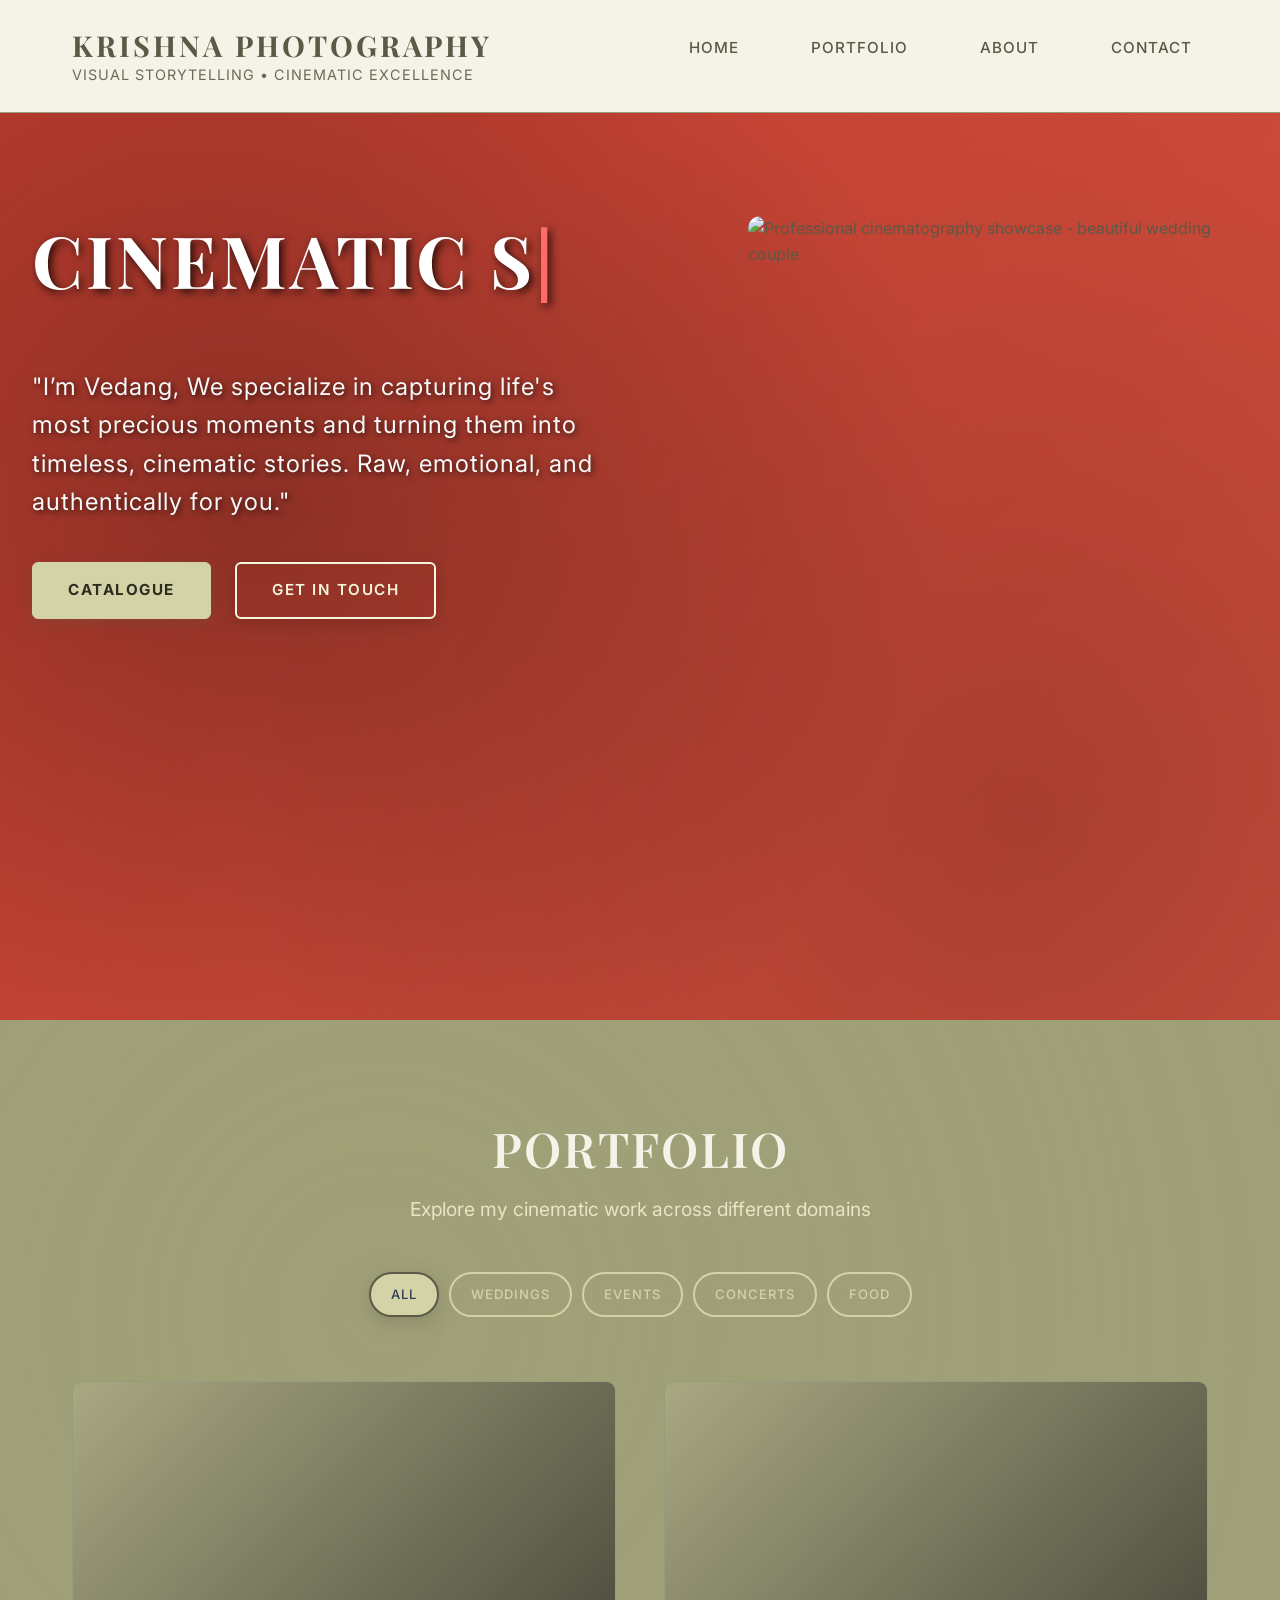
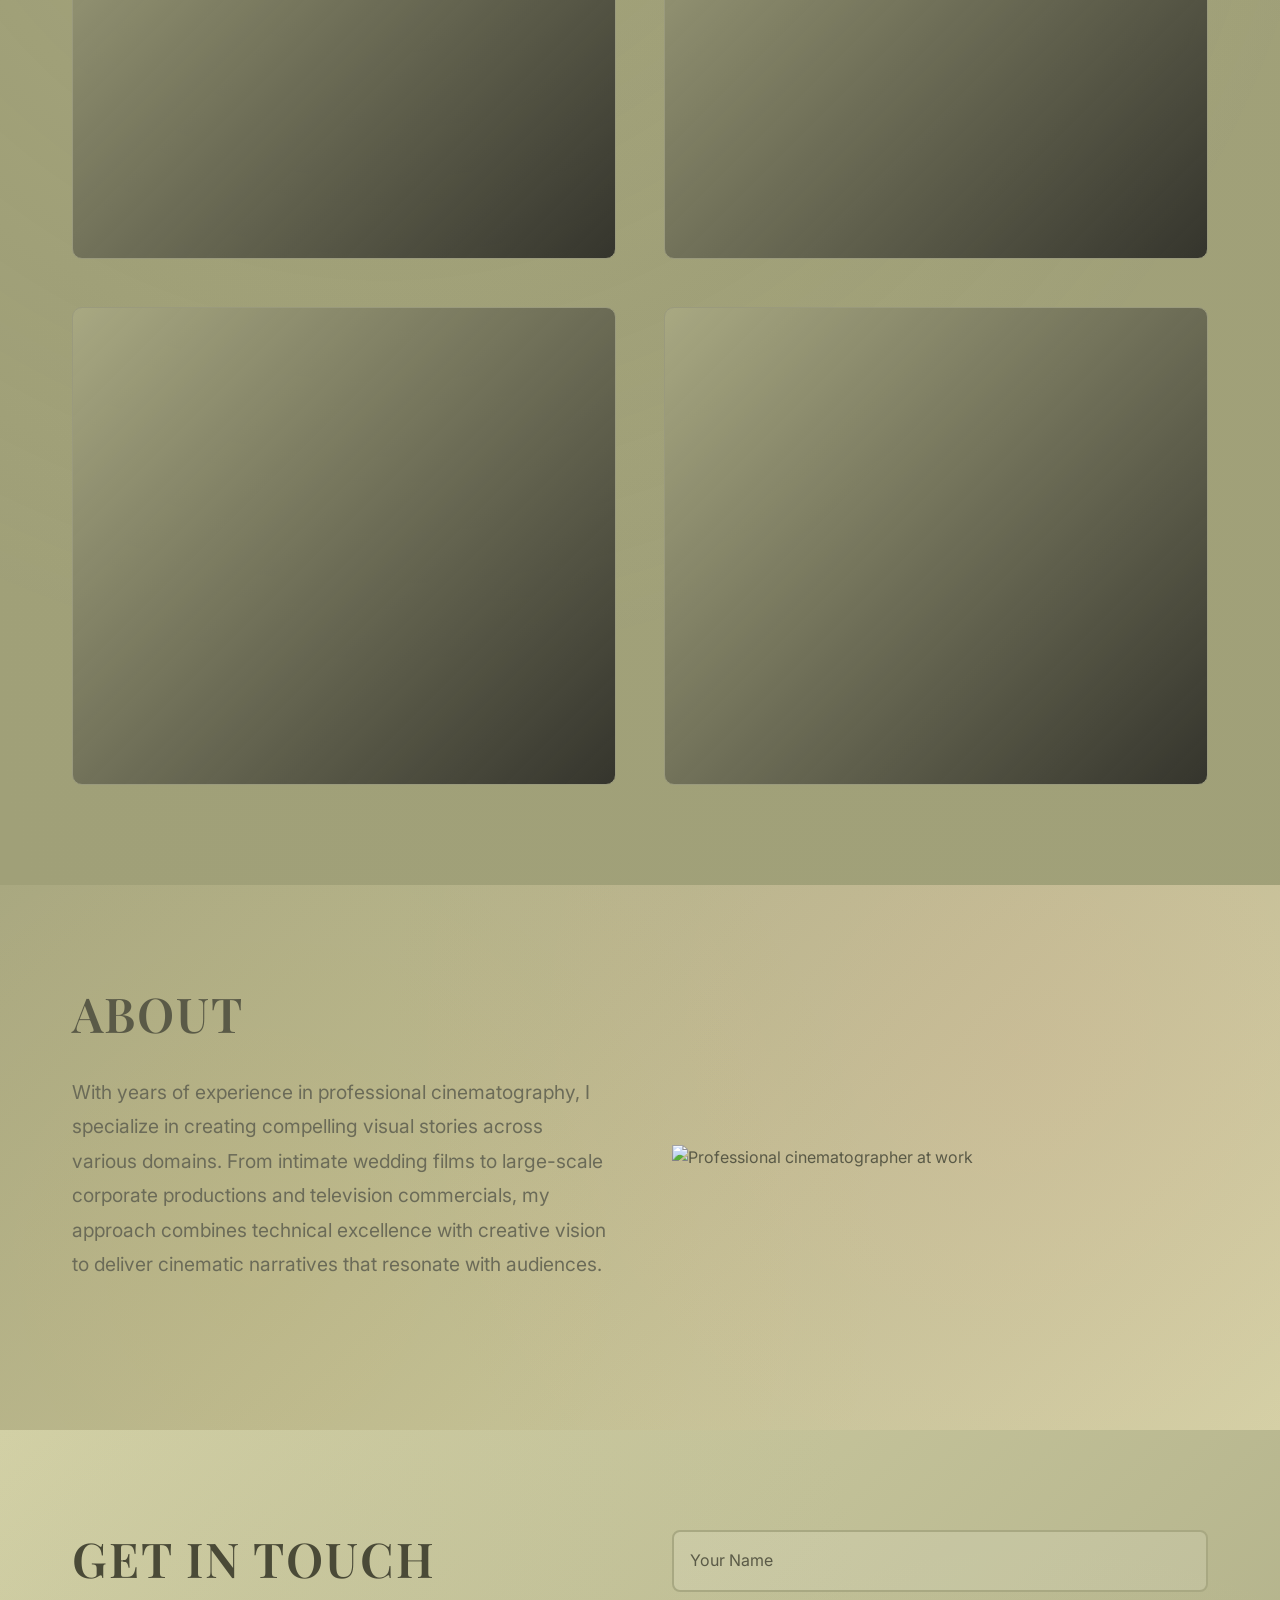
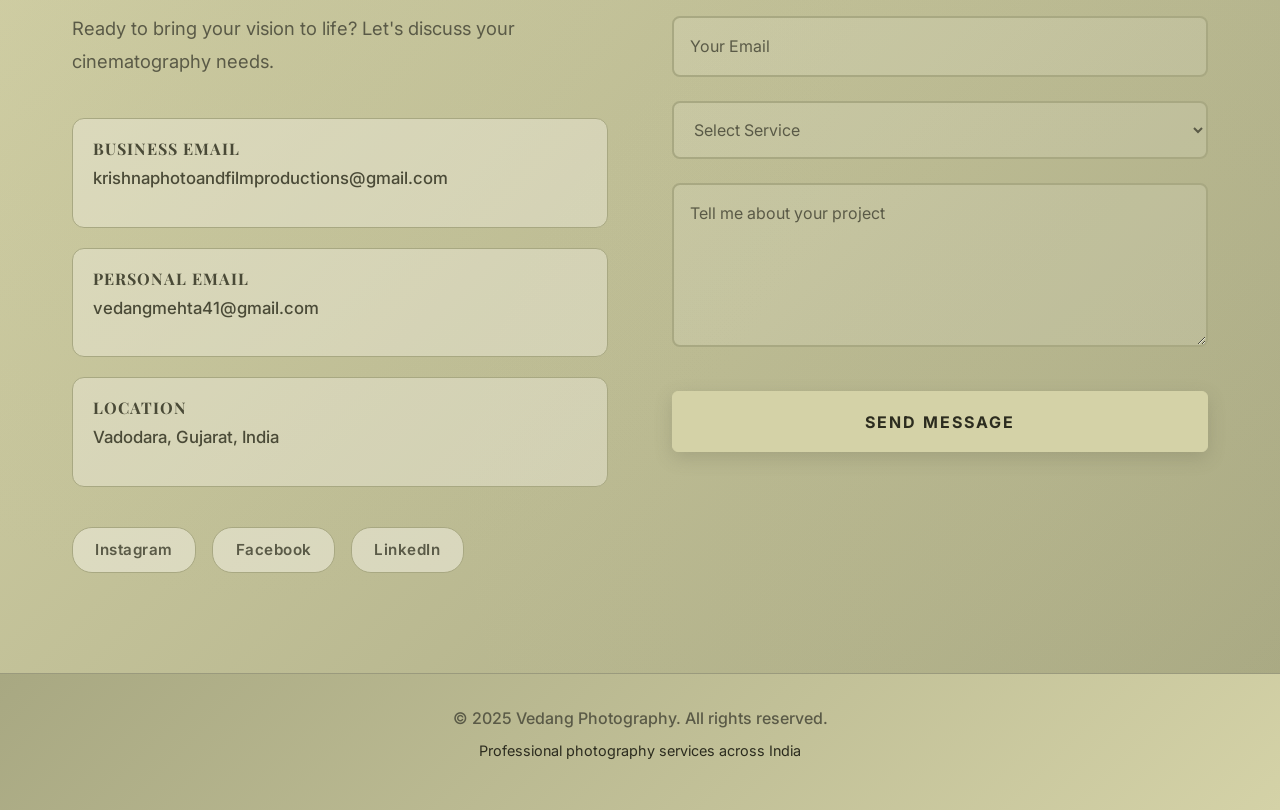
==== commit 9e723f58: "Fixes" ====
--- a/index.html
+++ b/index.html
@@ -397,9 +397,9 @@
                             </div>
                         </div>
                         <div class="social-links">
-                            <a href="https://www.instagram.com/krishnaproductionstudio?igsh=MTFkMW1kdXlrdDRhOA==" target="_blank" class="social-link">Instagram</a>
-                            <a href="https://www.facebook.com/share/1E7jkiGJbV/" target="_blank" class="social-link">Facebook</a>
-                            <a href="https://www.linkedin.com/in/vedang-mehta-94881029b?utm_source=share&utm_campaign=share_via&utm_content=profile&utm_medium=android_app" class="social-link">LinkedIn</a>
+                            <a href="https://www.instagram.com/krishnaproductionstudio?igsh=MTFkMW1kdXlrdDRhOA==" target="_blank" rel="noopener noreferrer" class="social-link">Instagram</a>
+                            <a href="https://www.facebook.com/share/1E7jkiGJbV/" target="_blank" rel="noopener noreferrer" class="social-link">Facebook</a>
+                            <a href="https://www.linkedin.com/in/vedang-mehta-94881029b?utm_source=share&utm_campaign=share_via&utm_content=profile&utm_medium=android_app" target="_blank" rel="noopener noreferrer" class="social-link">LinkedIn</a>
                         </div>
                     </div> 
                     <div class="contact-form">
@@ -417,8 +417,11 @@
                                     <option value="">Select Service</option>
                                     <option value="weddings">Wedding Cinematography</option>
                                     <option value="events">Event Cinematography</option>
+                                    <option value="corporate">Corporate Films</option>
                                     <option value="concerts">Concert Cinematography</option>
+                                    <option value="product">Product Photography</option>
                                     <option value="food">Food Photography</option>
+                                    <option value="advertisement">Advertisement Films</option>
                                 </select>
                                 <div class="error-message" id="serviceError"></div>
                             </div>
